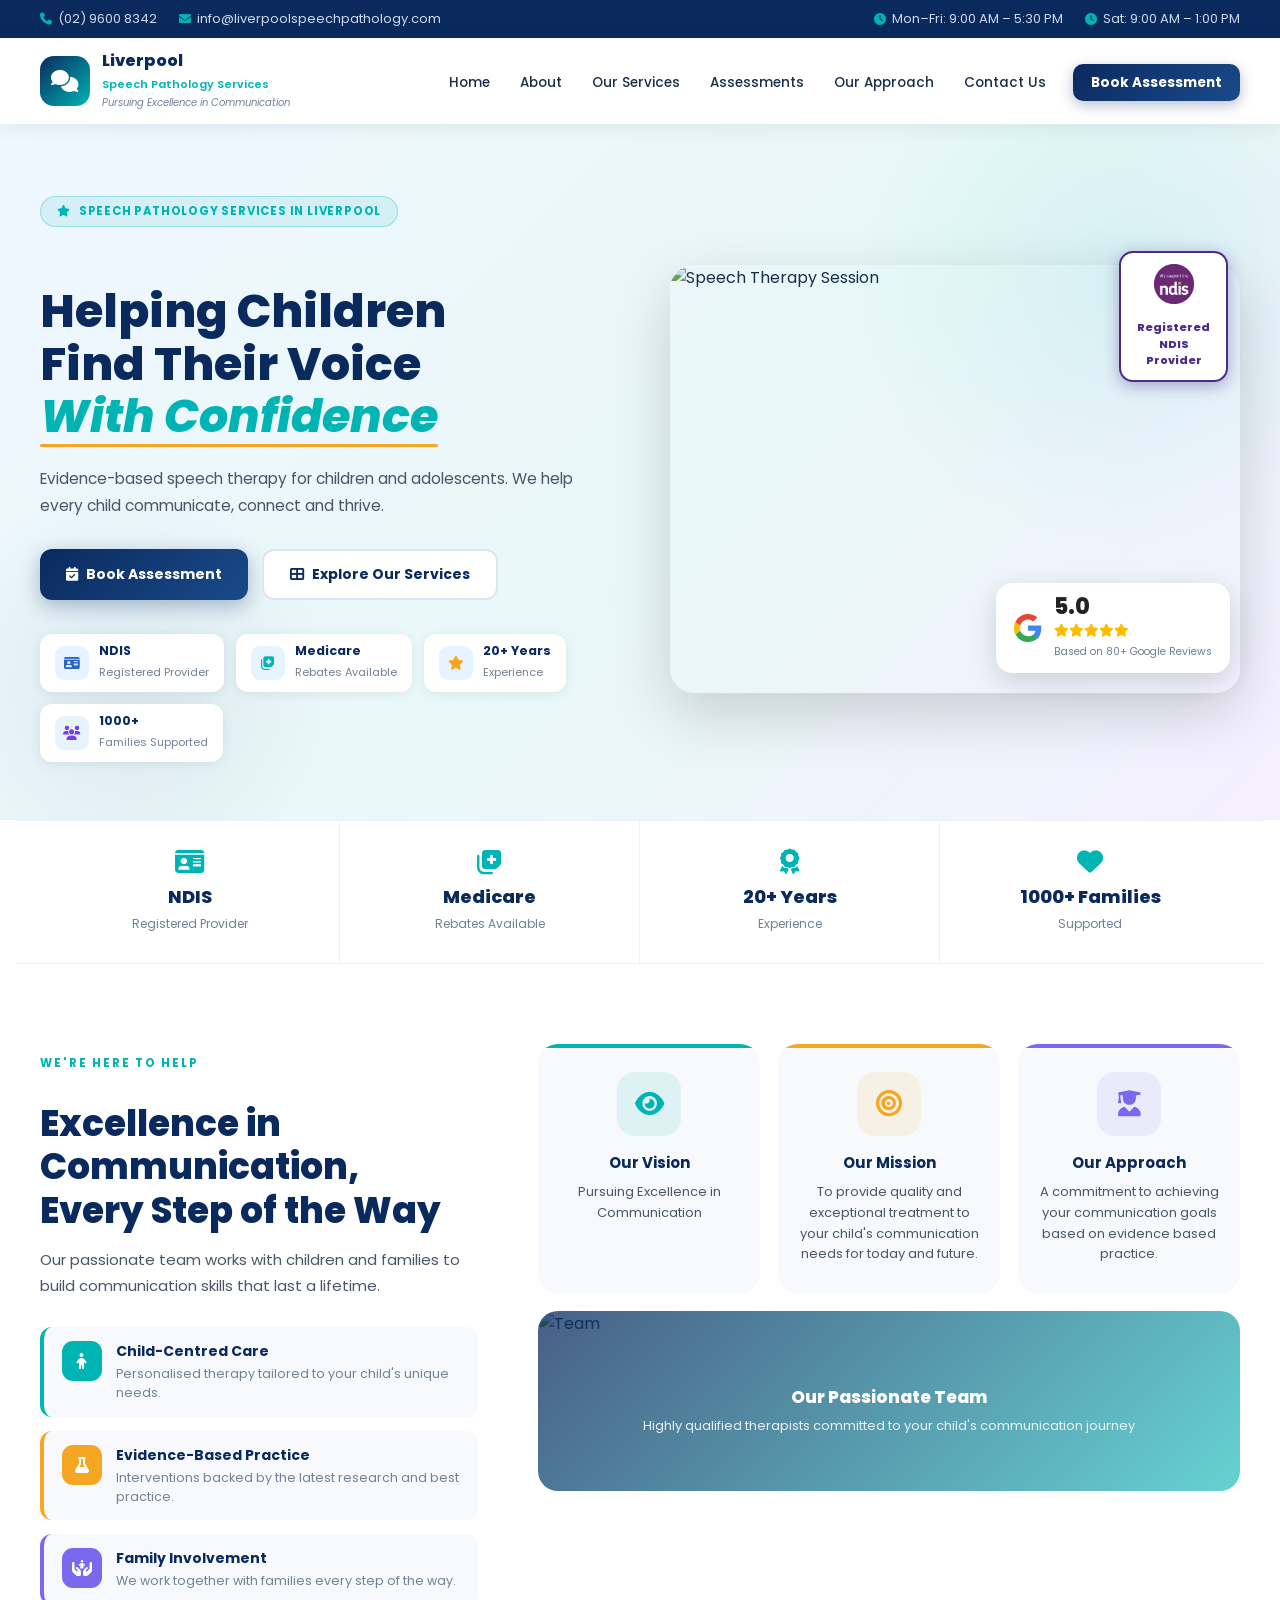
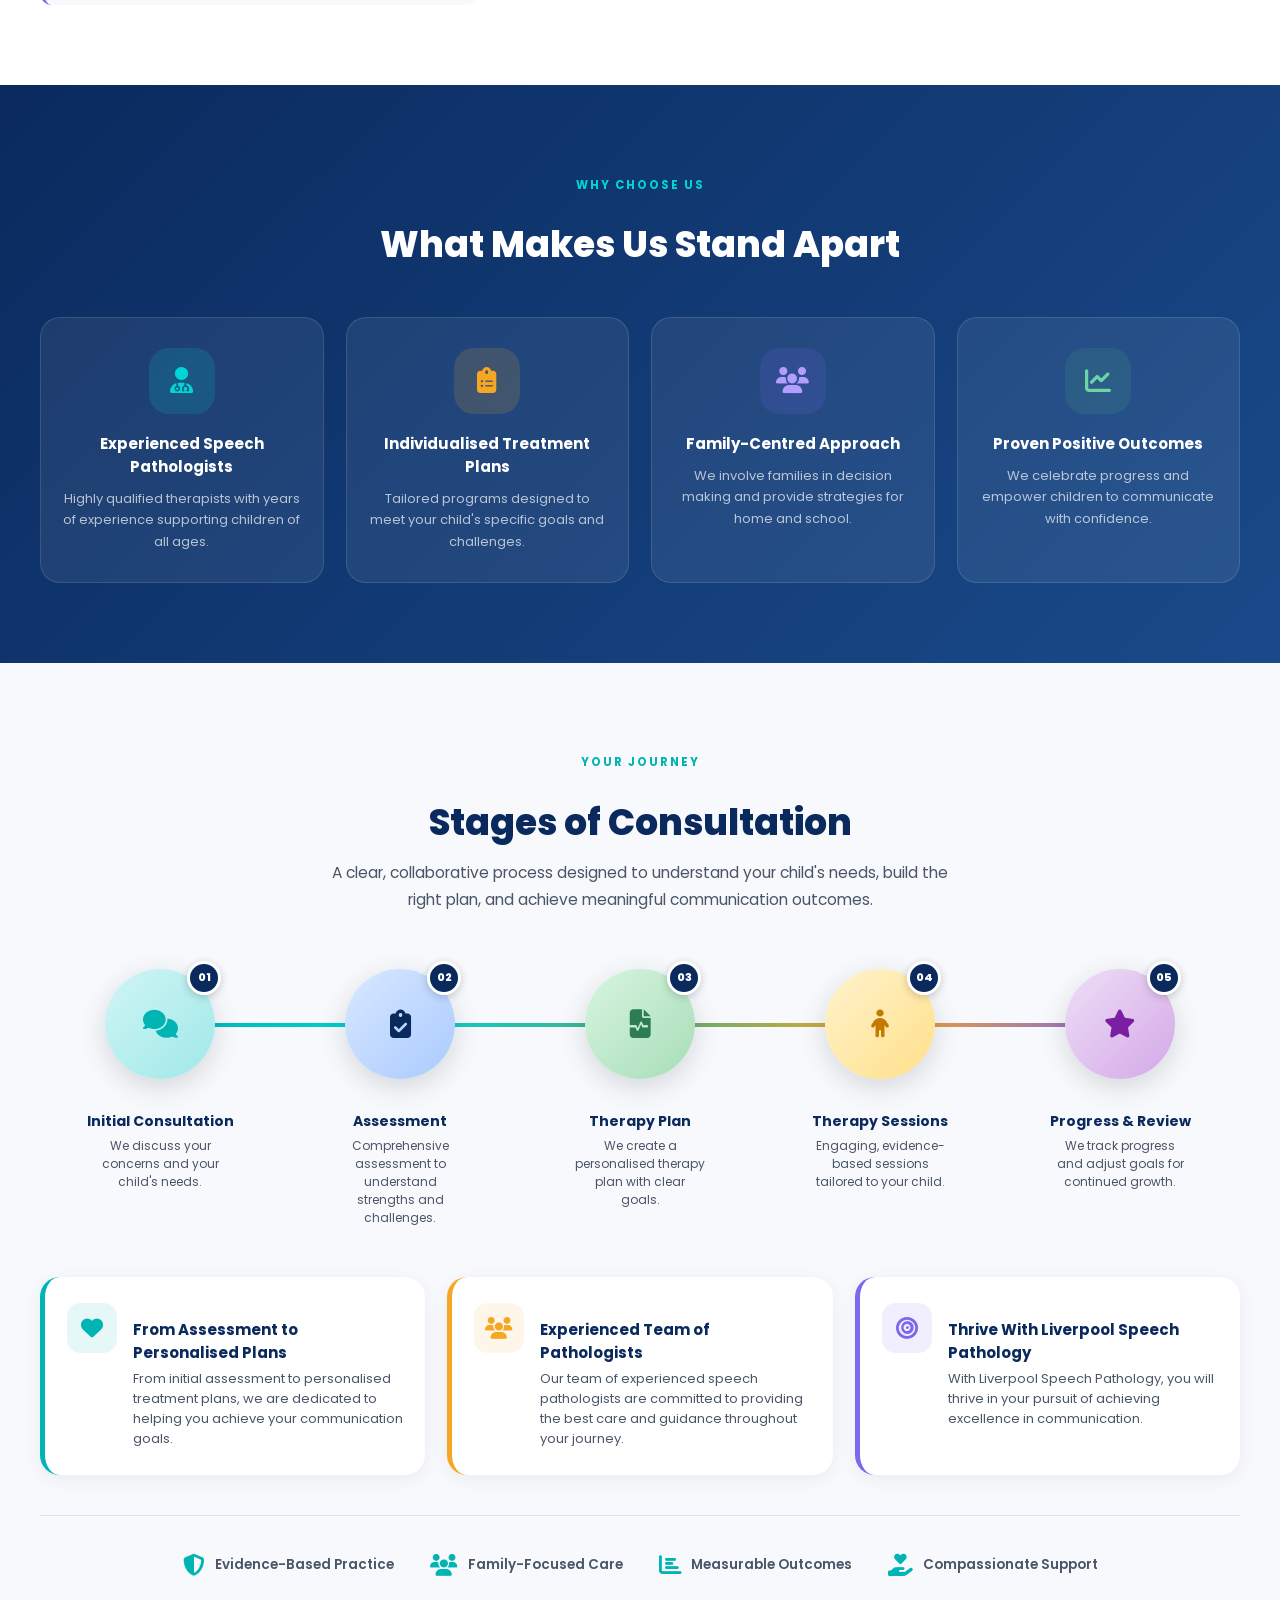
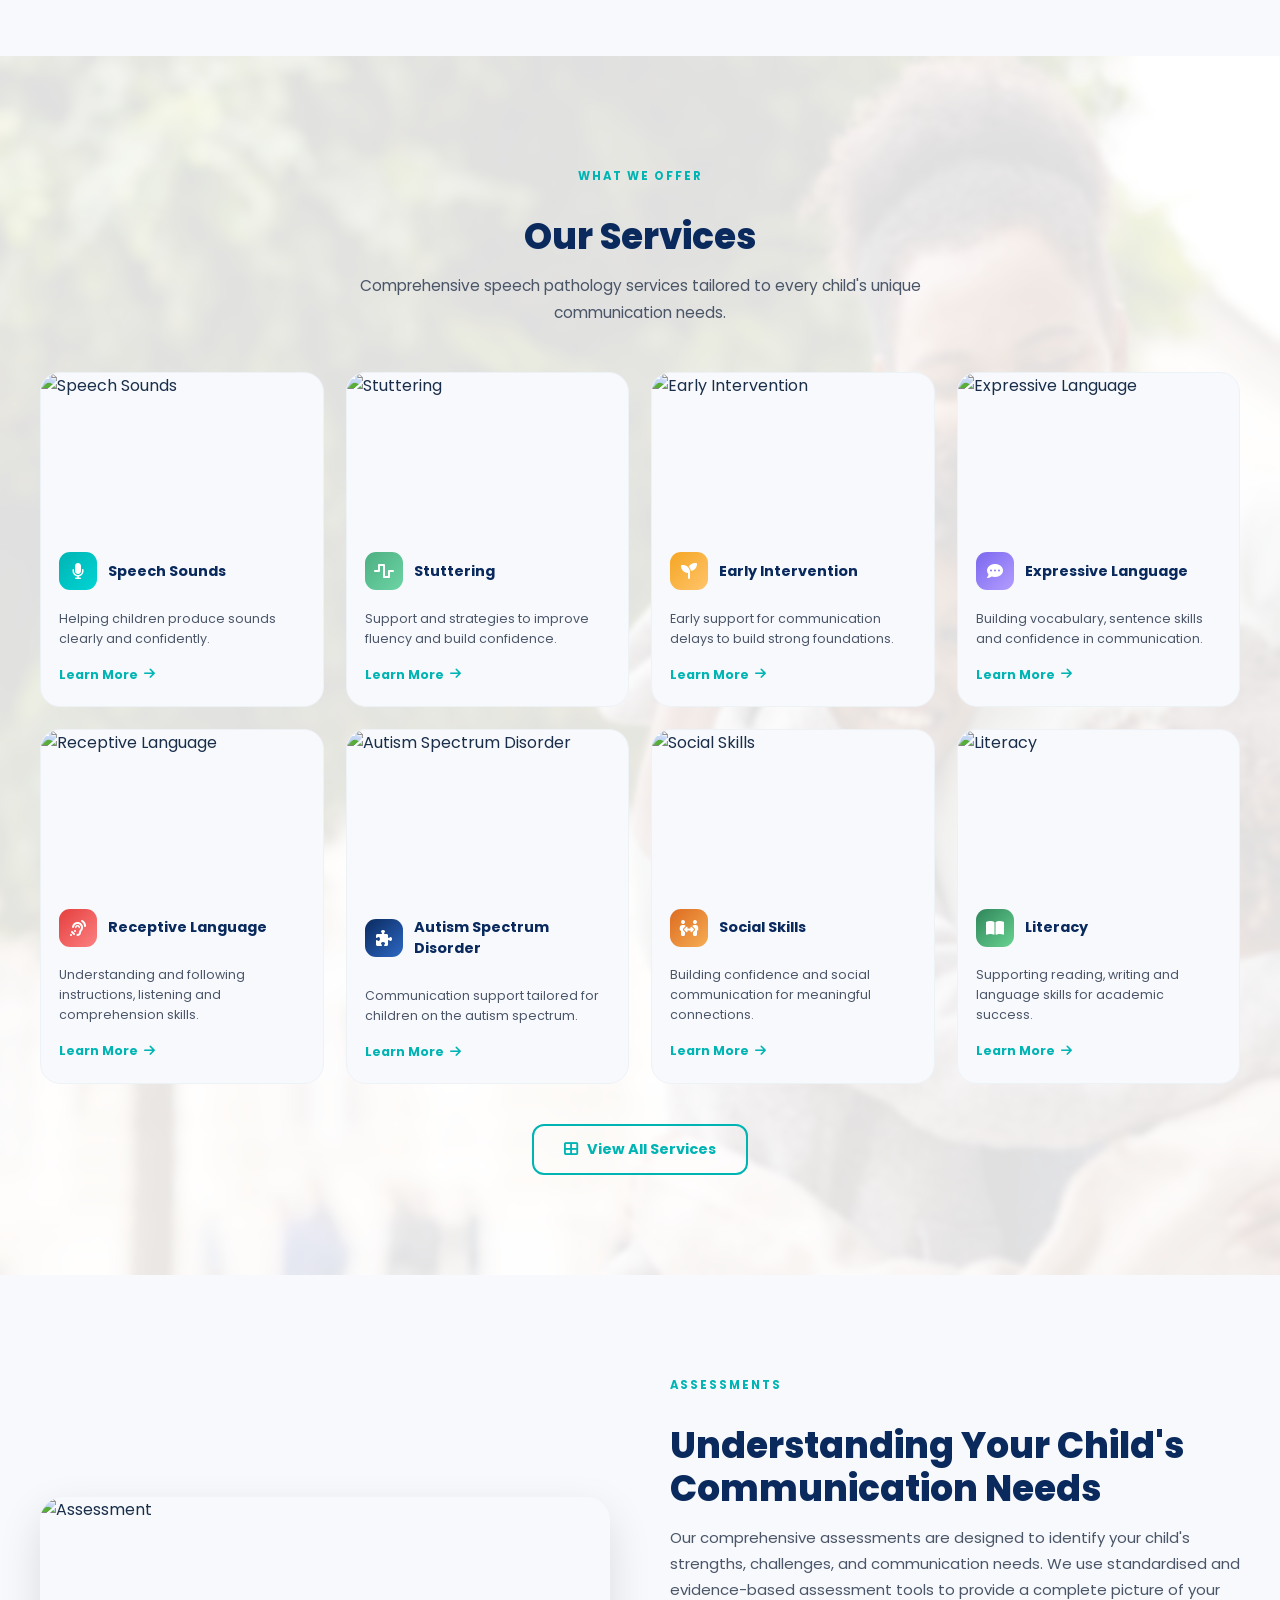
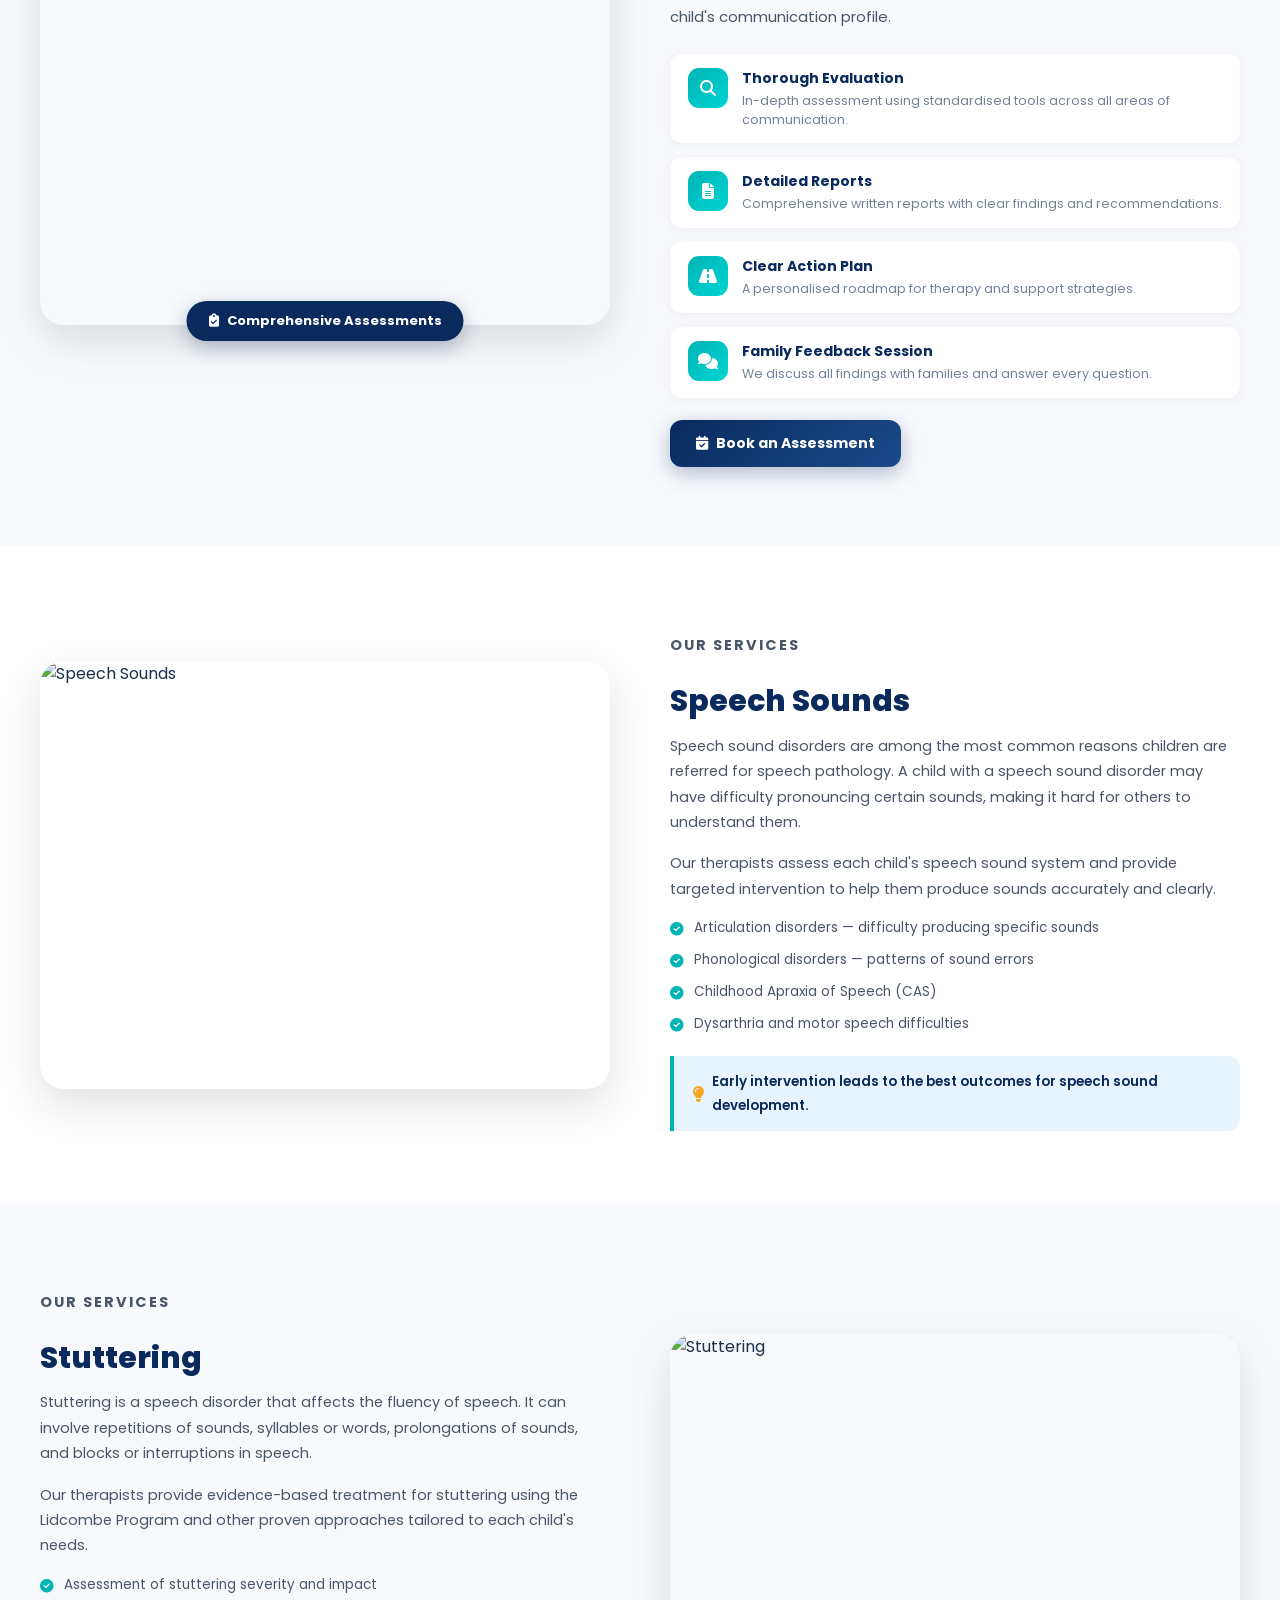
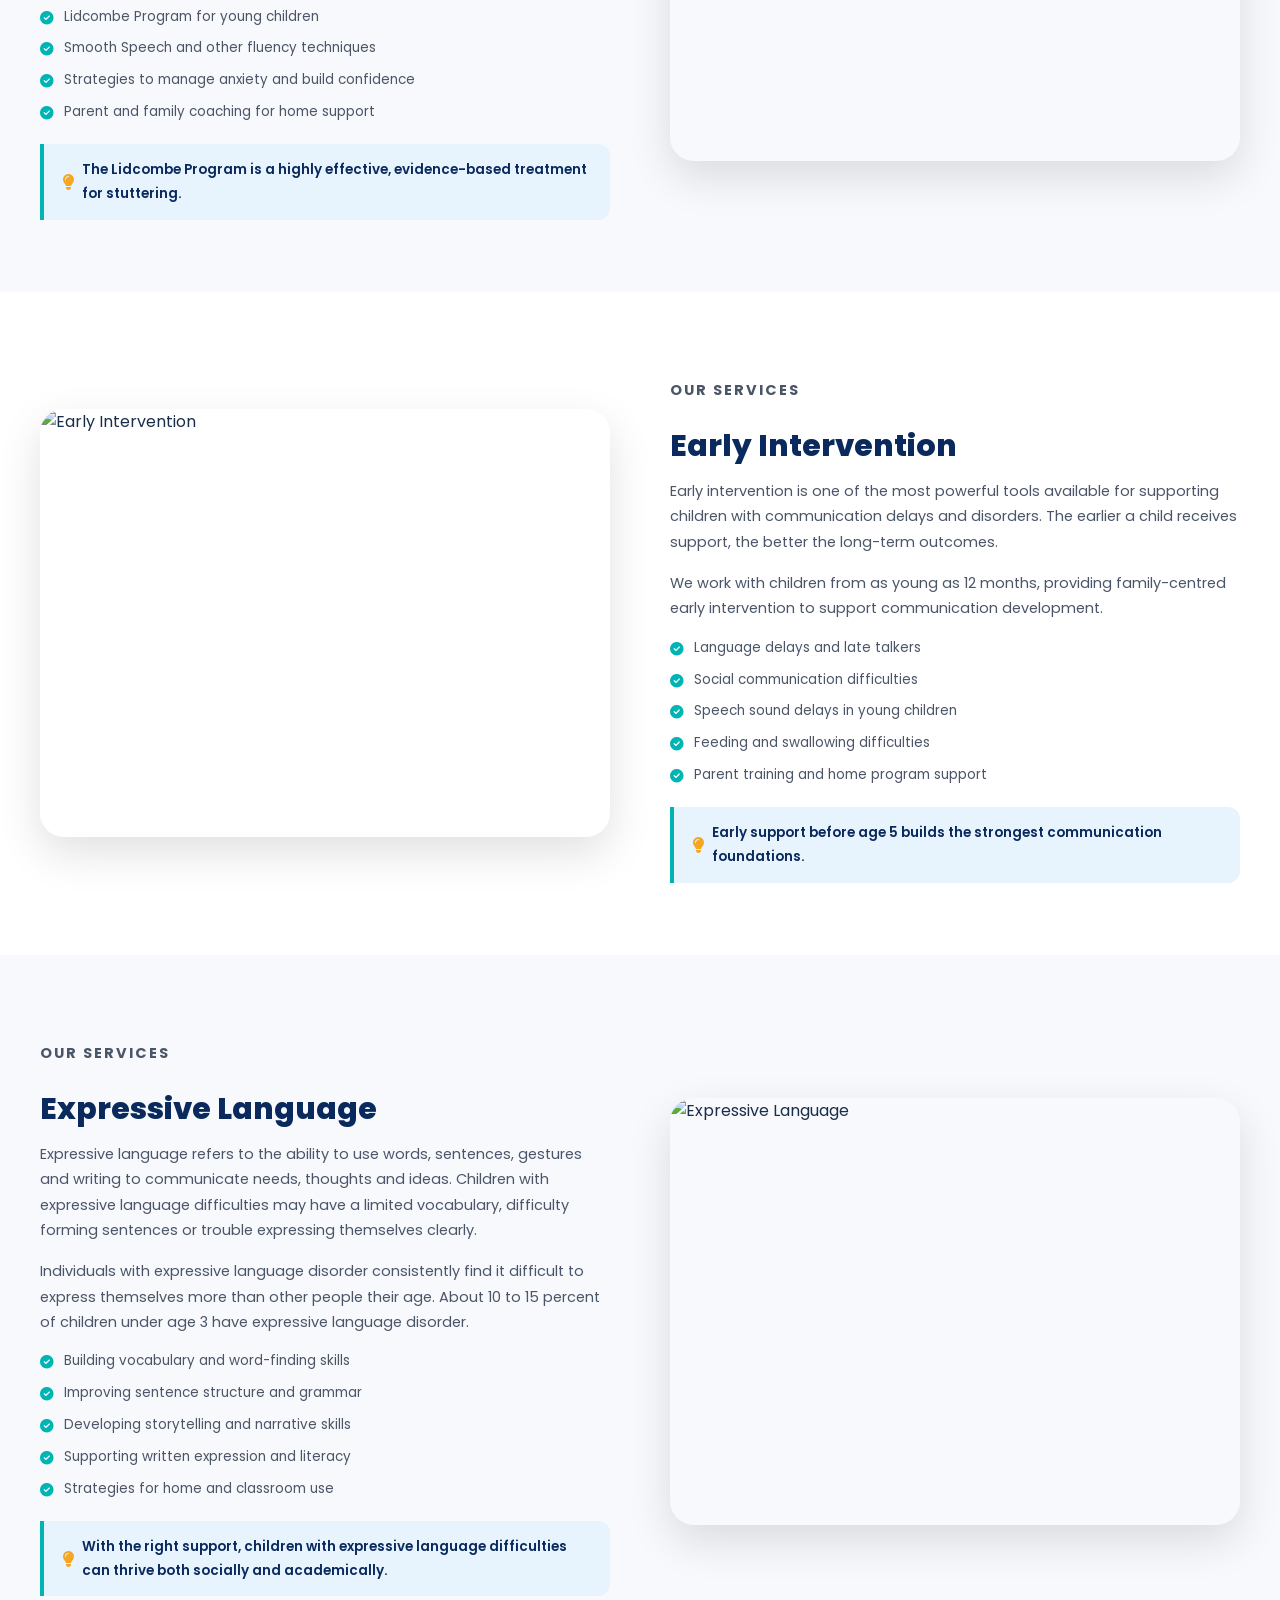
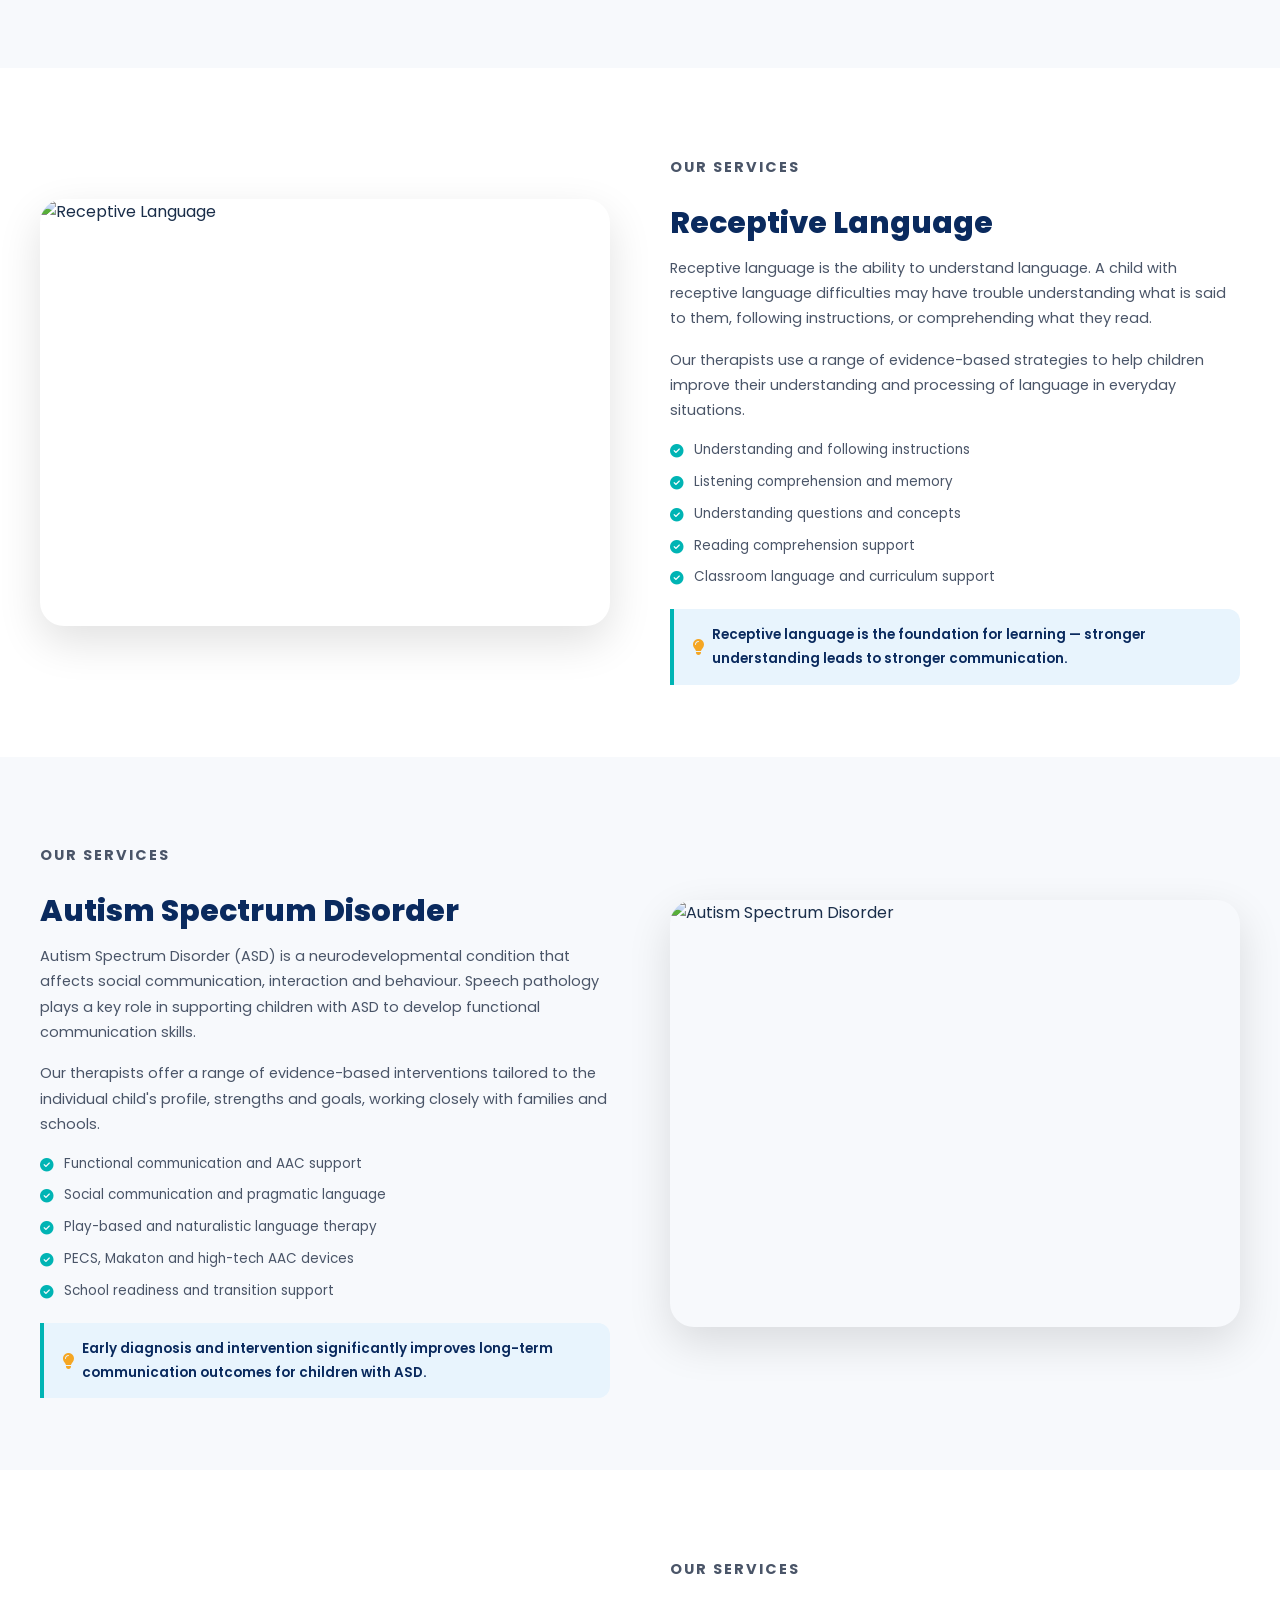
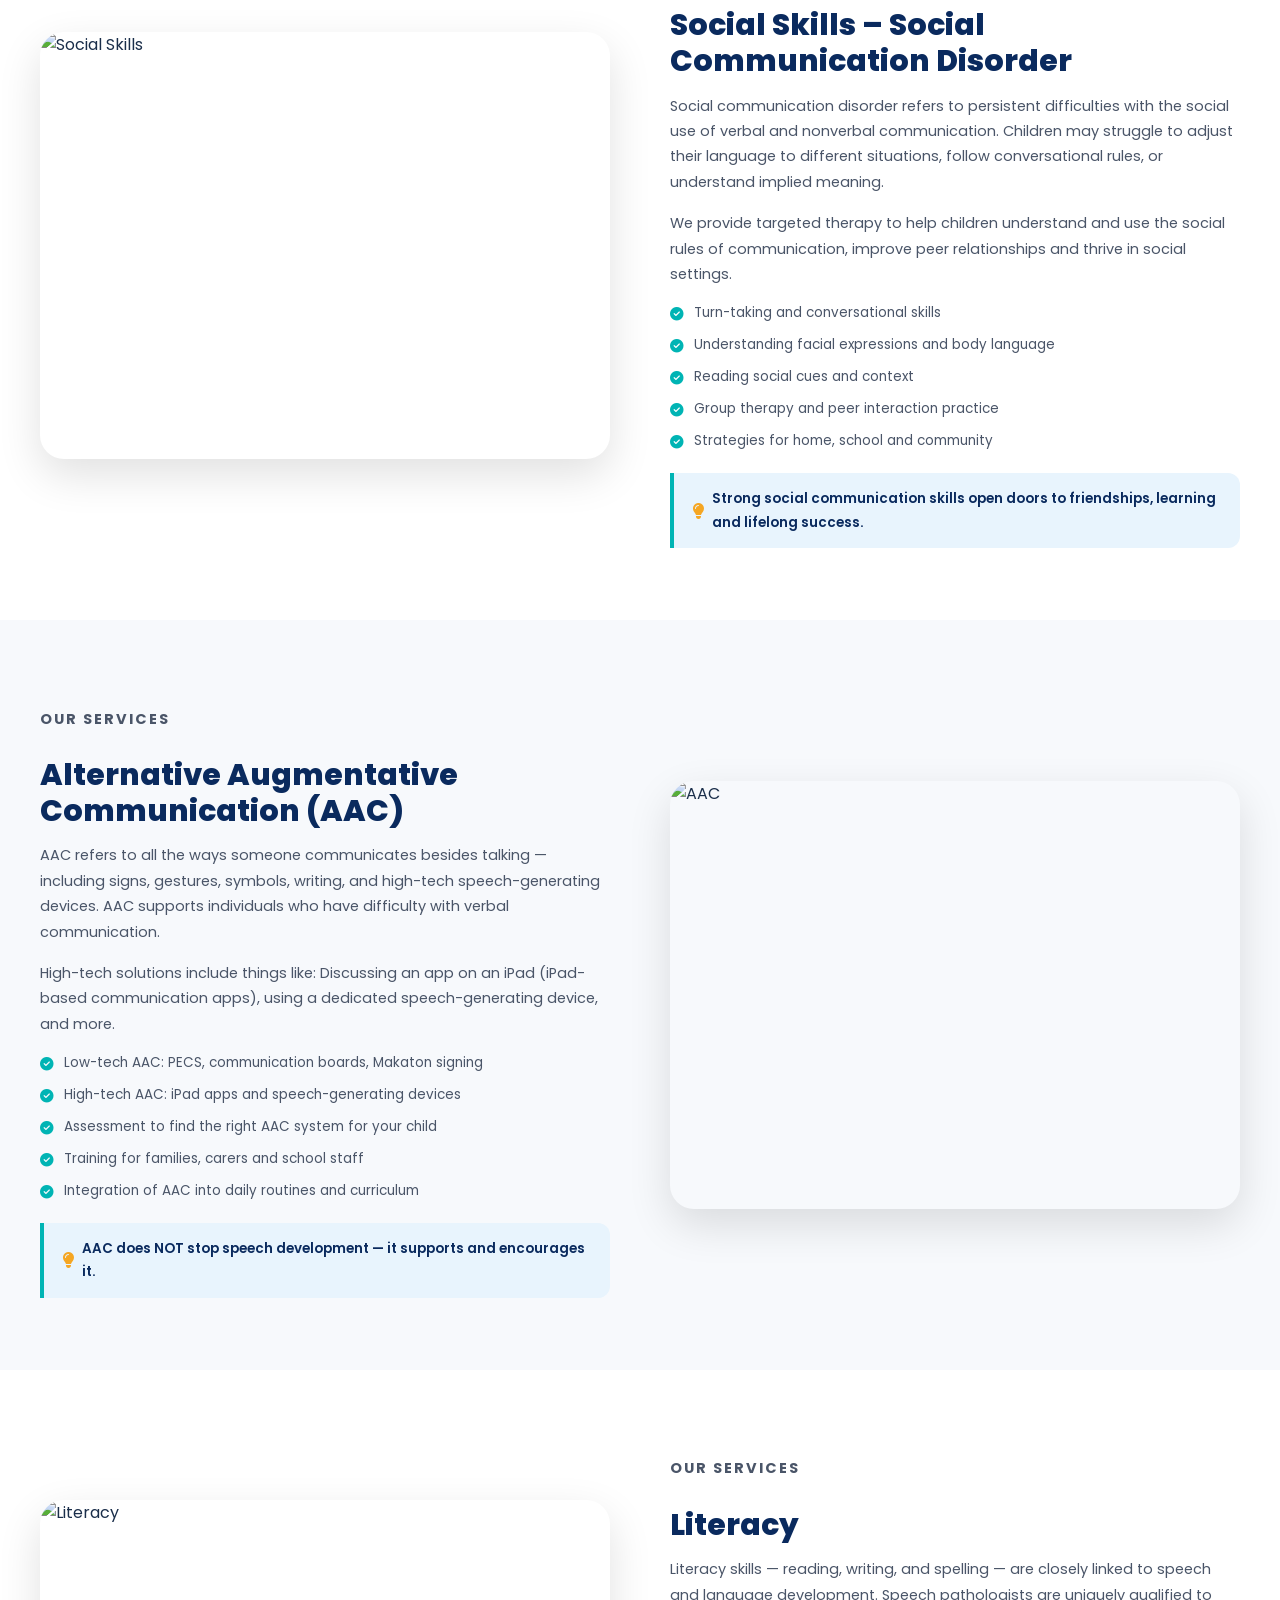
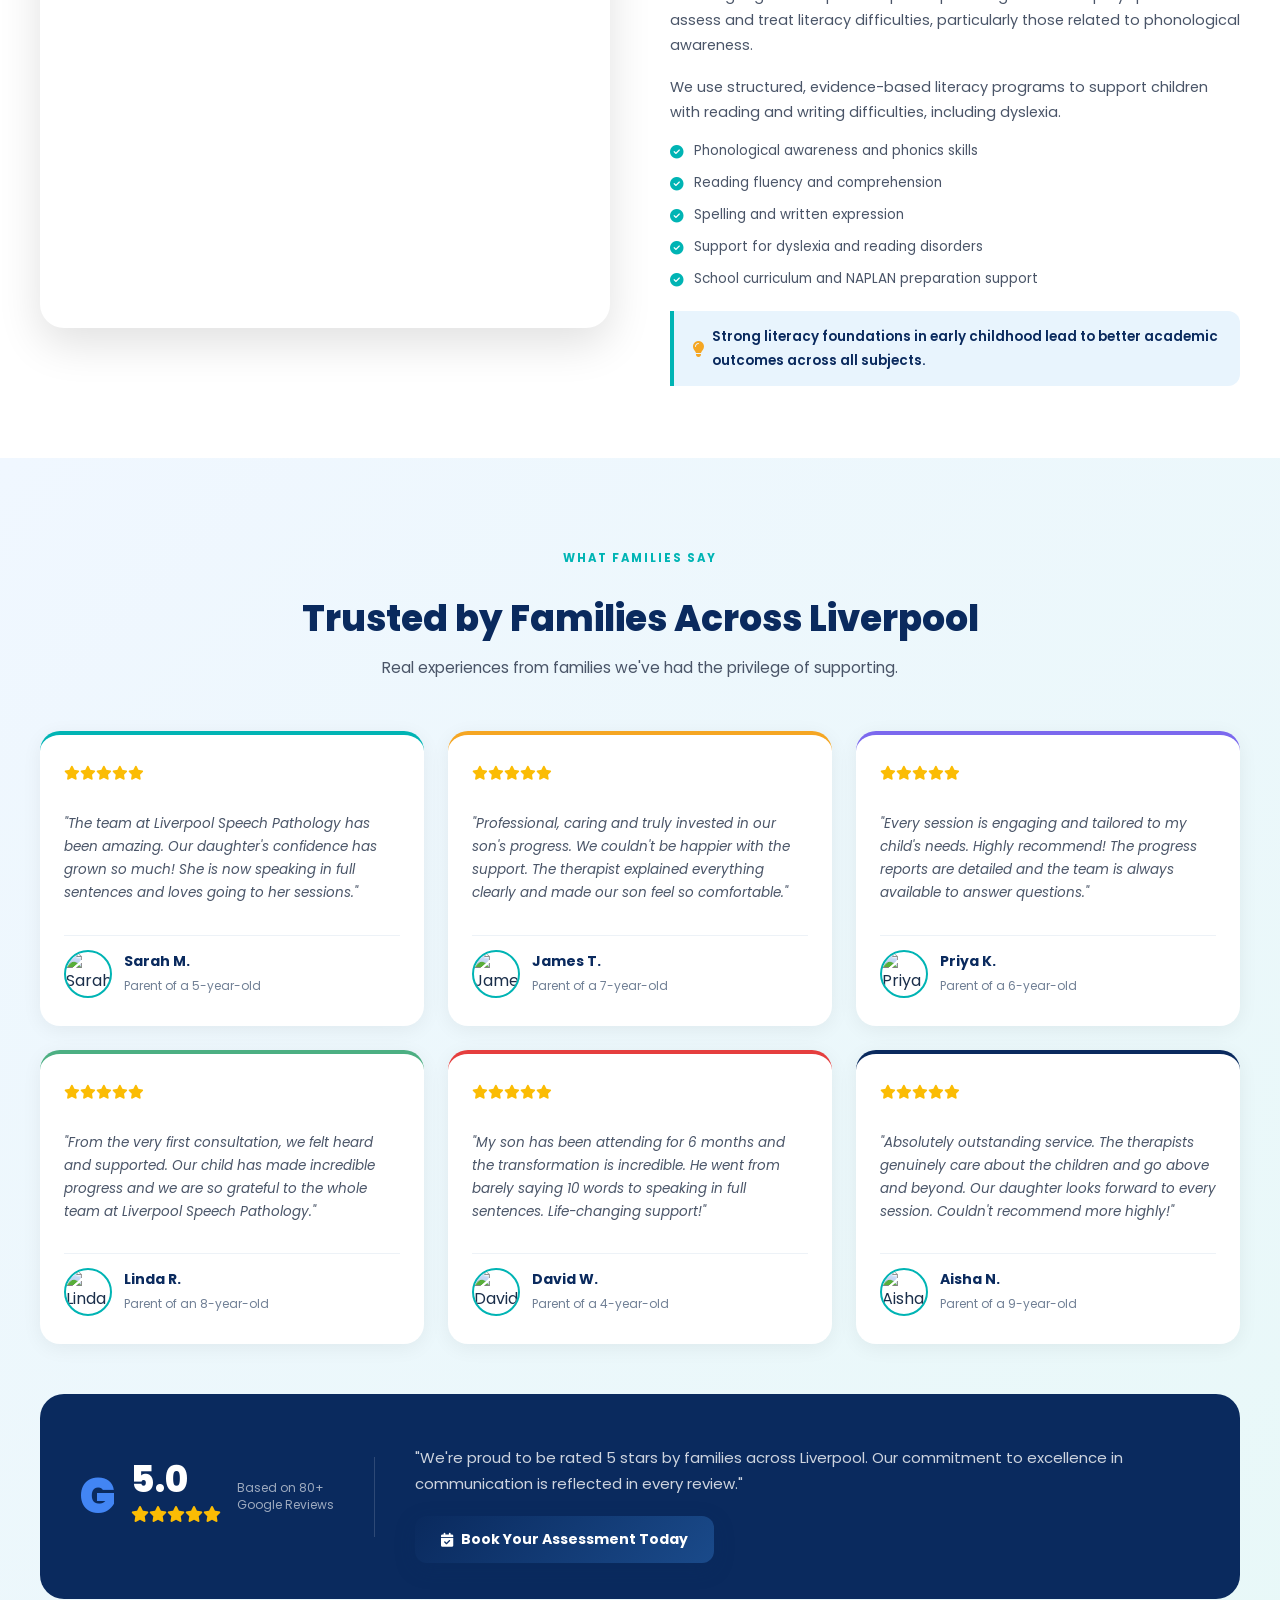
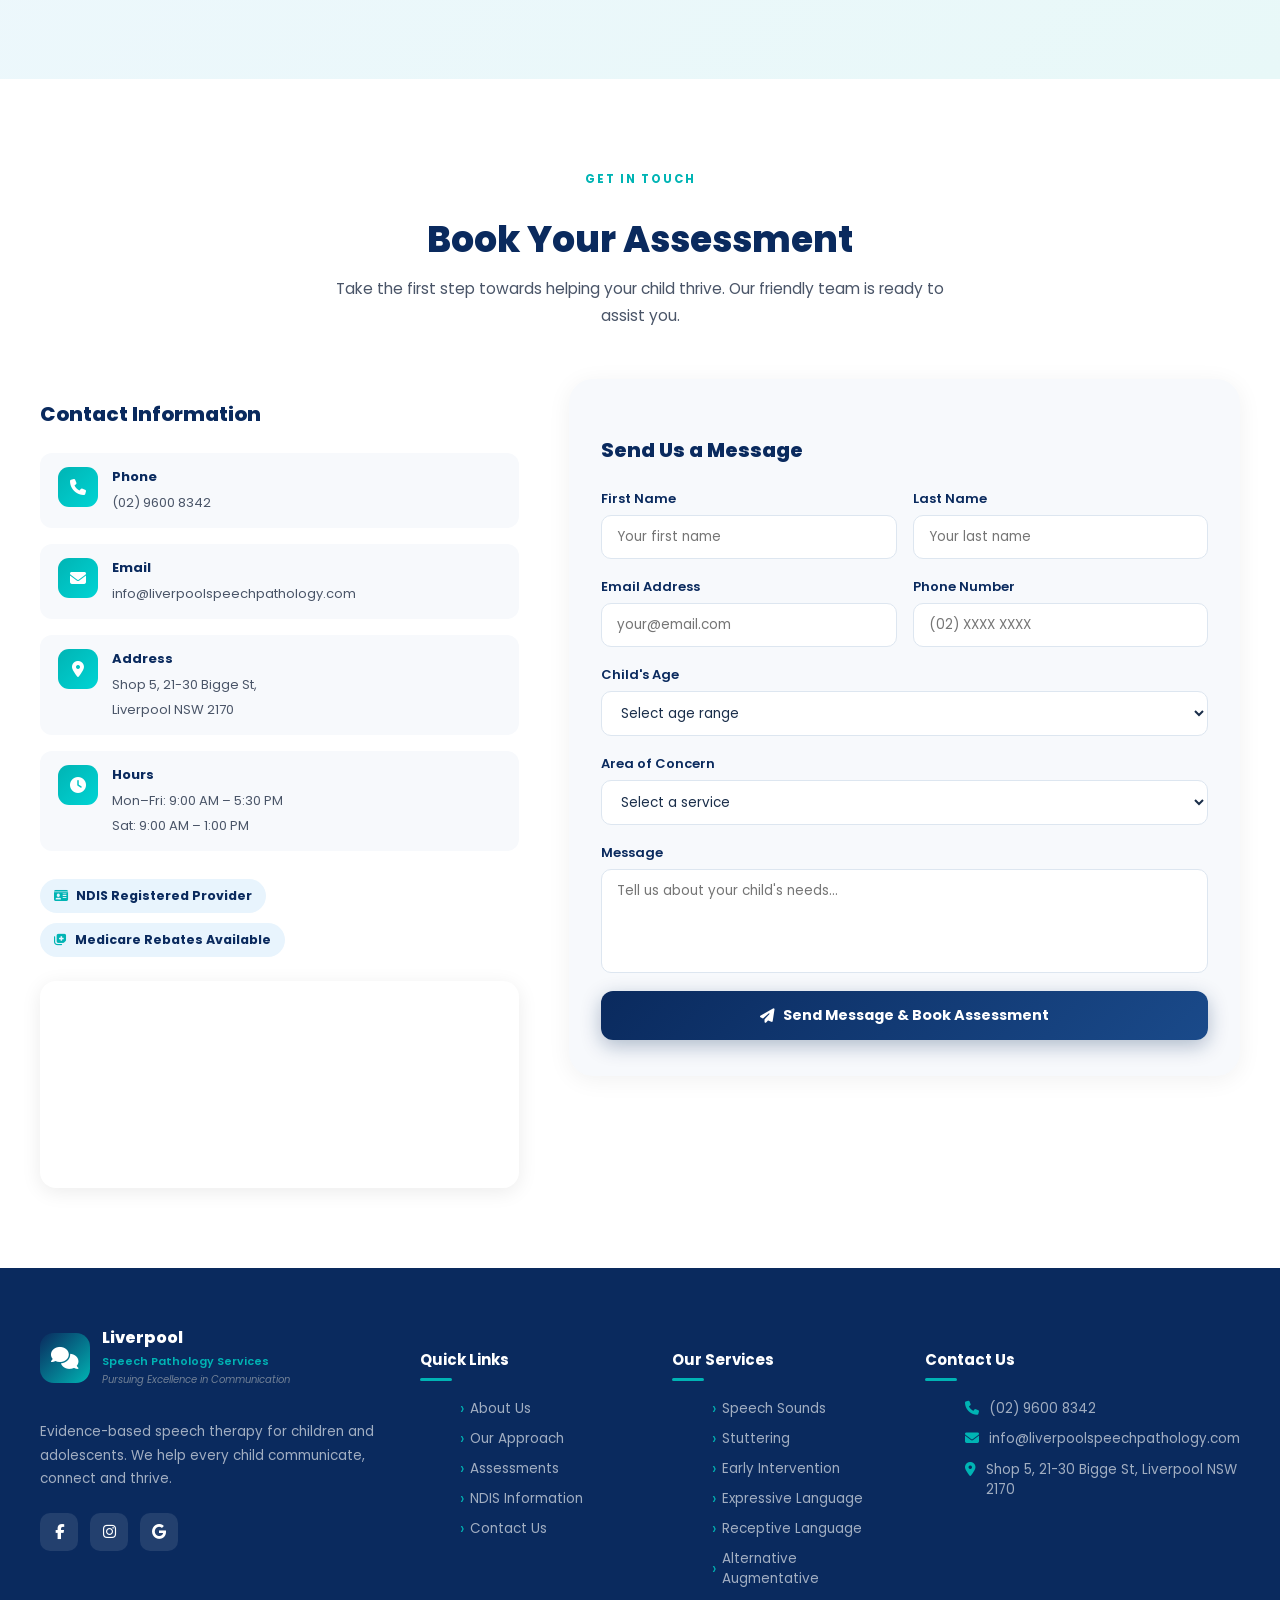
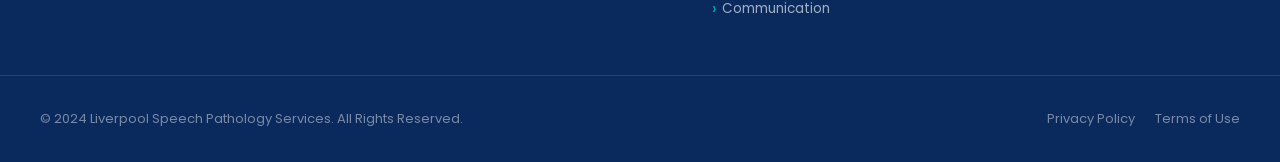
==== index.html @ b2499458 "first" ====
<!DOCTYPE html>
<html lang="en">
<head>
  <meta charset="UTF-8" />
  <meta name="viewport" content="width=device-width, initial-scale=1.0"/>
  <title>Liverpool Speech Pathology Services</title>
  <link href="https://fonts.googleapis.com/css2?family=Poppins:ital,wght@0,300;0,400;0,500;0,600;0,700;0,800;1,400;1,600&display=swap" rel="stylesheet"/>
  <link rel="stylesheet" href="https://cdnjs.cloudflare.com/ajax/libs/font-awesome/6.5.0/css/all.min.css"/>
  <link rel="stylesheet" href="style.css"/>
</head>
<body>

  <!-- ═══════════════════════════ TOPBAR ═══════════════════════════ -->
  <div class="topbar">
    <div class="container">
      <div class="topbar-left">
        <a href="tel:0296008342"><i class="fas fa-phone"></i> (02) 9600 8342</a>
        <a href="mailto:info@liverpoolspeechpathology.com"><i class="fas fa-envelope"></i> info@liverpoolspeechpathology.com</a>
      </div>
      <div class="topbar-right">
        <span><i class="fas fa-clock"></i> Mon–Fri: 9:00 AM – 5:30 PM</span>
        <span><i class="fas fa-clock"></i> Sat: 9:00 AM – 1:00 PM</span>
      </div>
    </div>
  </div>

  <!-- ═══════════════════════════ NAVBAR ═══════════════════════════ -->
  <nav class="navbar">
    <div class="container nav-inner">
      <a href="#" class="logo">
        <div class="logo-icon"><i class="fas fa-comments"></i></div>
        <div class="logo-text">
          <strong>Liverpool</strong>
          <span>Speech Pathology Services</span>
          <small>Pursuing Excellence in Communication</small>
        </div>
      </a>
      <ul class="nav-links">
        <li><a href="#home" class="active">Home</a></li>
        <li><a href="#about">About</a></li>
        <li><a href="#services">Our Services</a></li>
        <li><a href="#assessments">Assessments</a></li>
        <li><a href="#approach">Our Approach</a></li>
        <li><a href="#contact">Contact Us</a></li>
        <li><a href="#contact" class="btn-nav-book">Book Assessment</a></li>
      </ul>
      <button class="hamburger" id="hamburger"><i class="fas fa-bars"></i></button>
    </div>
  </nav>

  <!-- ═══════════════════════════ HERO ═══════════════════════════ -->
  <section class="hero" id="home">
    <div class="container hero-grid">
      <div class="hero-content">
        <div class="hero-top-badge"><i class="fas fa-star"></i> Speech Pathology Services in Liverpool</div>
        <h1 class="hero-title">
          Helping Children<br>
          Find Their Voice<br>
          <span class="italic-teal">With Confidence</span>
        </h1>
        <p class="hero-sub">Evidence-based speech therapy for children and adolescents. We help every child communicate, connect and thrive.</p>
        <div class="hero-btns">
          <a href="#contact" class="btn-primary"><i class="fas fa-calendar-check"></i> Book Assessment</a>
          <a href="#services" class="btn-secondary"><i class="fas fa-th-large"></i> Explore Our Services</a>
        </div>
        <div class="hero-chips">
          <div class="chip"><div class="chip-icon"><i class="fas fa-id-card"></i></div><div><strong>NDIS</strong><span>Registered Provider</span></div></div>
          <div class="chip"><div class="chip-icon"><i class="fas fa-notes-medical"></i></div><div><strong>Medicare</strong><span>Rebates Available</span></div></div>
          <div class="chip"><div class="chip-icon"><i class="fas fa-star"></i></div><div><strong>20+ Years</strong><span>Experience</span></div></div>
          <div class="chip"><div class="chip-icon"><i class="fas fa-users"></i></div><div><strong>1000+</strong><span>Families Supported</span></div></div>
        </div>
      </div>
      <div class="hero-right">
        <div class="ndis-badge">
          <img src="images/ndis_logo.png" alt="">
          Registered<br>NDIS<br>Provider
        </div>
        <img src="https://images.unsplash.com/photo-1588072432836-e10032774350?w=700&q=80" alt="Speech Therapy Session" class="hero-img"/>
        <div class="google-card">
          <div class="gc-left">
            <svg width="28" height="28" viewBox="0 0 48 48"><path fill="#4285F4" d="M46.7 24.5c0-1.7-.1-3.3-.4-4.9H24v9.3h12.7c-.6 3.1-2.3 5.8-4.8 7.6v6.3h7.8c4.5-4.2 7-10.3 7-18.3z"/><path fill="#34A853" d="M24 48c6.5 0 11.9-2.1 15.9-5.8l-7.8-6.3c-2.1 1.5-4.9 2.3-8.1 2.3-6.2 0-11.5-4.2-13.4-9.8H2.6v6.5C6.5 42.7 14.7 48 24 48z"/><path fill="#FBBC05" d="M10.6 28.4c-.5-1.5-.8-3.1-.8-4.7s.3-3.2.8-4.7v-6.5H2.6C.9 16 0 19.9 0 24s.9 8 2.6 11.5l8-6.1z"/><path fill="#EA4335" d="M24 9.5c3.5 0 6.6 1.2 9.1 3.5l6.8-6.8C35.9 2.2 30.5 0 24 0 14.7 0 6.5 5.3 2.6 13.5l8 6.2C12.5 13.7 17.8 9.5 24 9.5z"/></svg>

            <!-- <span class="g-letter">G</span> -->
            <div>
              <div class="gc-score">5.0</div>
              <div class="gc-stars"><i class="fas fa-star"></i><i class="fas fa-star"></i><i class="fas fa-star"></i><i class="fas fa-star"></i><i class="fas fa-star"></i></div>
              <div class="gc-label">Based on 80+ Google Reviews</div>
            </div>
          </div>
        </div>
      </div>
    </div>
  </section>

  <!-- ═══════════════════════════ STATS ═══════════════════════════ -->
  <div class="stats-bar">
    <div class="container stats-grid">
      <div class="stat-item"><i class="fas fa-id-card"></i><strong>NDIS</strong><span>Registered Provider</span></div>
      <div class="stat-item"><i class="fas fa-notes-medical"></i><strong>Medicare</strong><span>Rebates Available</span></div>
      <div class="stat-item"><i class="fas fa-award"></i><strong>20+ Years</strong><span>Experience</span></div>
      <div class="stat-item"><i class="fas fa-heart"></i><strong>1000+ Families</strong><span>Supported</span></div>
    </div>
  </div>

  <!-- ═══════════════════════════ ABOUT / EXCELLENCE ═══════════════════════════ -->
  <section class="about-section" id="about">
    <div class="container">
      <div class="about-grid">
        <div class="about-left">
          <p class="section-label">We're Here to Help</p>
          <h2 class="section-title">Excellence in Communication,<br>Every Step of the Way</h2>
          <p class="about-desc">Our passionate team works with children and families to build communication skills that last a lifetime.</p>
          <div class="feature-list">
            <div class="feat-item feat-teal">
              <div class="feat-icon fi-teal"><i class="fas fa-child"></i></div>
              <div><strong>Child-Centred Care</strong><p>Personalised therapy tailored to your child's unique needs.</p></div>
            </div>
            <div class="feat-item feat-yellow">
              <div class="feat-icon fi-yellow"><i class="fas fa-flask"></i></div>
              <div><strong>Evidence-Based Practice</strong><p>Interventions backed by the latest research and best practice.</p></div>
            </div>
            <div class="feat-item feat-purple">
              <div class="feat-icon fi-purple"><i class="fas fa-hands-holding-child"></i></div>
              <div><strong>Family Involvement</strong><p>We work together with families every step of the way.</p></div>
            </div>
          </div>
        </div>
        <div class="about-cards-grid">
          <div class="abt-card abt-teal">
            <div class="abt-icon-wrap aw-teal"><i class="fas fa-eye"></i></div>
            <h3>Our Vision</h3>
            <p>Pursuing Excellence in Communication</p>
          </div>
          <div class="abt-card abt-yellow">
            <div class="abt-icon-wrap aw-yellow"><i class="fas fa-bullseye"></i></div>
            <h3>Our Mission</h3>
            <p>To provide quality and exceptional treatment to your child's communication needs for today and future.</p>
          </div>
          <div class="abt-card abt-purple">
            <div class="abt-icon-wrap aw-purple"><i class="fas fa-user-graduate"></i></div>
            <h3>Our Approach</h3>
            <p>A commitment to achieving your communication goals based on evidence based practice.</p>
          </div>
          <div class="abt-full-card">
            <img src="https://images.unsplash.com/photo-1576765608535-5f04d1e3f289?w=700&q=80" alt="Team" class="abt-full-img"/>
            <div class="abt-full-overlay">
              <h3>Our Passionate Team</h3>
              <p>Highly qualified therapists committed to your child's communication journey</p>
            </div>
          </div>
        </div>
      </div>
    </div>
  </section>

  <!-- ═══════════════════════════ STAND APART ═══════════════════════════ -->
  <section class="standapart">
    <div class="container">
      <div class="text-center">
        <p class="section-label" style="color:var(--teal-light)">Why Choose Us</p>
        <h2 class="section-title" style="color:#fff">What Makes Us Stand Apart</h2>
      </div>
      <div class="apart-grid">
        <div class="apart-card">
          <div class="apart-icon ai-teal"><i class="fas fa-user-md"></i></div>
          <h3>Experienced Speech Pathologists</h3>
          <p>Highly qualified therapists with years of experience supporting children of all ages.</p>
        </div>
        <div class="apart-card">
          <div class="apart-icon ai-yellow"><i class="fas fa-clipboard-list"></i></div>
          <h3>Individualised Treatment Plans</h3>
          <p>Tailored programs designed to meet your child's specific goals and challenges.</p>
        </div>
        <div class="apart-card">
          <div class="apart-icon ai-purple"><i class="fas fa-users"></i></div>
          <h3>Family-Centred Approach</h3>
          <p>We involve families in decision making and provide strategies for home and school.</p>
        </div>
        <div class="apart-card">
          <div class="apart-icon ai-green"><i class="fas fa-chart-line"></i></div>
          <h3>Proven Positive Outcomes</h3>
          <p>We celebrate progress and empower children to communicate with confidence.</p>
        </div>
      </div>
    </div>
  </section>

  <!-- ═══════════════════════════ JOURNEY ═══════════════════════════ -->
  <section class="journey" id="approach">
    <div class="container">
      <div class="text-center">
        <p class="section-label">Your Journey</p>
        <h2 class="section-title">Stages of Consultation</h2>
        <p class="section-sub journey-sub">A clear, collaborative process designed to understand your child's needs, build the right plan, and achieve meaningful communication outcomes.</p>
      </div>

      <!-- Timeline Steps -->
      <div class="jrn-timeline">
        <div class="jrn-connector"></div>
        <div class="jrn-step step-s1">
          <div class="jrn-bubble"><i class="fas fa-comments"></i><span class="jrn-num">01</span></div>
          <h3>Initial Consultation</h3>
          <p>We discuss your concerns and your child's needs.</p>
        </div>
        <div class="jrn-step step-s2">
          <div class="jrn-bubble"><i class="fas fa-clipboard-check"></i><span class="jrn-num">02</span></div>
          <h3>Assessment</h3>
          <p>Comprehensive assessment to understand strengths and challenges.</p>
        </div>
        <div class="jrn-step step-s3">
          <div class="jrn-bubble"><i class="fas fa-file-medical-alt"></i><span class="jrn-num">03</span></div>
          <h3>Therapy Plan</h3>
          <p>We create a personalised therapy plan with clear goals.</p>
        </div>
        <div class="jrn-step step-s4">
          <div class="jrn-bubble"><i class="fas fa-child"></i><span class="jrn-num">04</span></div>
          <h3>Therapy Sessions</h3>
          <p>Engaging, evidence-based sessions tailored to your child.</p>
        </div>
        <div class="jrn-step step-s5">
          <div class="jrn-bubble"><i class="fas fa-star"></i><span class="jrn-num">05</span></div>
          <h3>Progress & Review</h3>
          <p>We track progress and adjust goals for continued growth.</p>
        </div>
      </div>

      <!-- Journey Detail Cards -->
      <div class="jrn-cards">
        <div class="jrn-card jc-teal">
          <div class="jrn-card-icon jci-teal"><i class="fas fa-heart"></i></div>
          <div>
            <h3>From Assessment to Personalised Plans</h3>
            <p>From initial assessment to personalised treatment plans, we are dedicated to helping you achieve your communication goals.</p>
          </div>
        </div>
        <div class="jrn-card jc-yellow">
          <div class="jrn-card-icon jci-yellow"><i class="fas fa-users"></i></div>
          <div>
            <h3>Experienced Team of Pathologists</h3>
            <p>Our team of experienced speech pathologists are committed to providing the best care and guidance throughout your journey.</p>
          </div>
        </div>
        <div class="jrn-card jc-purple">
          <div class="jrn-card-icon jci-purple"><i class="fas fa-bullseye"></i></div>
          <div>
            <h3>Thrive With Liverpool Speech Pathology</h3>
            <p>With Liverpool Speech Pathology, you will thrive in your pursuit of achieving excellence in communication.</p>
          </div>
        </div>
      </div>

      <!-- Bottom Badges -->
      <div class="jrn-bottom">
        <div class="jrn-badge"><i class="fas fa-shield-alt"></i><span>Evidence-Based Practice</span></div>
        <div class="jrn-badge"><i class="fas fa-users"></i><span>Family-Focused Care</span></div>
        <div class="jrn-badge"><i class="fas fa-chart-bar"></i><span>Measurable Outcomes</span></div>
        <div class="jrn-badge"><i class="fas fa-hand-holding-heart"></i><span>Compassionate Support</span></div>
      </div>
    </div>
  </section>

  <!-- ═══════════════════════════ SERVICES ═══════════════════════════ -->
  <section class="services-section" id="services">
    <div class="container">
      <div class="text-center">
        <p class="section-label">What We Offer</p>
        <h2 class="section-title">Our Services</h2>
        <p class="section-sub" style="margin:0 auto 46px">Comprehensive speech pathology services tailored to every child's unique communication needs.</p>
      </div>
      <div class="svc-grid">

        <div class="svc-card">
          <img src="https://images.unsplash.com/photo-1503454537195-1dcabb73ffb9?w=500&q=80" alt="Speech Sounds" class="svc-img"/>
          <div class="svc-body">
            <div class="svc-header">
              <div class="svc-ico ic1"><i class="fas fa-microphone"></i></div>
              <h3>Speech Sounds</h3>
            </div>
            <p>Helping children produce sounds clearly and confidently.</p>
            <a href="#speech-sounds" class="learn-more">Learn More <i class="fas fa-arrow-right"></i></a>
          </div>
        </div>

        <div class="svc-card">
          <img src="https://images.unsplash.com/photo-1519340241574-2cec6aef0c01?w=500&q=80" alt="Stuttering" class="svc-img"/>
          <div class="svc-body">
            <div class="svc-header">
              <div class="svc-ico ic2"><i class="fas fa-wave-square"></i></div>
              <h3>Stuttering</h3>
            </div>
            <p>Support and strategies to improve fluency and build confidence.</p>
            <a href="#stuttering" class="learn-more">Learn More <i class="fas fa-arrow-right"></i></a>
          </div>
        </div>

        <div class="svc-card">
          <img src="https://eastersealsar.com/wp-content/uploads/2024/09/copy-of-eosr4586_d21c147bc549e4286236e3f522e1fd85_2000.jpg" alt="Early Intervention" class="svc-img"/>
          <div class="svc-body">
            <div class="svc-header">
              <div class="svc-ico ic3"><i class="fas fa-seedling"></i></div>
              <h3>Early Intervention</h3>
            </div>
            <p>Early support for communication delays to build strong foundations.</p>
            <a href="#early-intervention" class="learn-more">Learn More <i class="fas fa-arrow-right"></i></a>
          </div>
        </div>

        <div class="svc-card">
          <img src="https://images.unsplash.com/photo-1542744173-8e7e53415bb0?w=500&q=80" alt="Expressive Language" class="svc-img"/>
          <div class="svc-body">
            <div class="svc-header">
              <div class="svc-ico ic4"><i class="fas fa-comment-dots"></i></div>
              <h3>Expressive Language</h3>
            </div>
            <p>Building vocabulary, sentence skills and confidence in communication.</p>
            <a href="#expressive-language" class="learn-more">Learn More <i class="fas fa-arrow-right"></i></a>
          </div>
        </div>

        <div class="svc-card">
          <img src="https://images.unsplash.com/photo-1571019613454-1cb2f99b2d8b?w=500&q=80" alt="Receptive Language" class="svc-img"/>
          <div class="svc-body">
            <div class="svc-header">
              <div class="svc-ico ic5"><i class="fas fa-ear-listen"></i></div>
              <h3>Receptive Language</h3>
            </div>
            <p>Understanding and following instructions, listening and comprehension skills.</p>
            <a href="#receptive-language" class="learn-more">Learn More <i class="fas fa-arrow-right"></i></a>
          </div>
        </div>

        <div class="svc-card">
          <img src="https://images.unsplash.com/photo-1581091226825-a6a2a5aee158?w=500&q=80" alt="Autism Spectrum Disorder" class="svc-img"/>
          <div class="svc-body">
            <div class="svc-header">
              <div class="svc-ico ic6"><i class="fas fa-puzzle-piece"></i></div>
              <h3>Autism Spectrum Disorder</h3>
            </div>
            <p>Communication support tailored for children on the autism spectrum.</p>
            <a href="#asd" class="learn-more">Learn More <i class="fas fa-arrow-right"></i></a>
          </div>
        </div>

        <div class="svc-card">
          <img src="https://images.unsplash.com/photo-1529156069898-49953e39b3ac?w=500&q=80" alt="Social Skills" class="svc-img"/>
          <div class="svc-body">
            <div class="svc-header">
              <div class="svc-ico ic7"><i class="fas fa-people-arrows"></i></div>
              <h3>Social Skills</h3>
            </div>
            <p>Building confidence and social communication for meaningful connections.</p>
            <a href="#social-skills" class="learn-more">Learn More <i class="fas fa-arrow-right"></i></a>
          </div>
        </div>

        <div class="svc-card">
          <img src="https://images.unsplash.com/photo-1456513080510-7bf3a84b82f8?w=500&q=80" alt="Literacy" class="svc-img"/>
          <div class="svc-body">
            <div class="svc-header">
              <div class="svc-ico ic8"><i class="fas fa-book-open"></i></div>
              <h3>Literacy</h3>
            </div>
            <p>Supporting reading, writing and language skills for academic success.</p>
            <a href="#literacy" class="learn-more">Learn More <i class="fas fa-arrow-right"></i></a>
          </div>
        </div>

      </div>
      <div class="view-all-wrap">
        <a href="#services" class="btn-outline"><i class="fas fa-th-large"></i> View All Services</a>
      </div>
    </div>
  </section>

  <!-- ═══════════════════════════ ASSESSMENTS ═══════════════════════════ -->
  <section class="assess-section" id="assessments">
    <div class="container">
      <div class="assess-grid">
        <div class="assess-img-wrap">
          <img src="https://images.unsplash.com/photo-1580582932707-520aed937b7b?w=700&q=80" alt="Assessment" class="assess-img"/>
          <div class="assess-img-badge"><i class="fas fa-clipboard-check"></i><span>Comprehensive Assessments</span></div>
        </div>
        <div class="assess-content">
          <p class="section-label">Assessments</p>
          <h2 class="section-title">Understanding Your Child's Communication Needs</h2>
          <p class="assess-desc">Our comprehensive assessments are designed to identify your child's strengths, challenges, and communication needs. We use standardised and evidence-based assessment tools to provide a complete picture of your child's communication profile.</p>
          <div class="assess-points">
            <div class="assess-pt">
              <div class="assess-pt-icon"><i class="fas fa-search"></i></div>
              <div><strong>Thorough Evaluation</strong><p>In-depth assessment using standardised tools across all areas of communication.</p></div>
            </div>
            <div class="assess-pt">
              <div class="assess-pt-icon"><i class="fas fa-file-alt"></i></div>
              <div><strong>Detailed Reports</strong><p>Comprehensive written reports with clear findings and recommendations.</p></div>
            </div>
            <div class="assess-pt">
              <div class="assess-pt-icon"><i class="fas fa-road"></i></div>
              <div><strong>Clear Action Plan</strong><p>A personalised roadmap for therapy and support strategies.</p></div>
            </div>
            <div class="assess-pt">
              <div class="assess-pt-icon"><i class="fas fa-comments"></i></div>
              <div><strong>Family Feedback Session</strong><p>We discuss all findings with families and answer every question.</p></div>
            </div>
          </div>
          <a href="#contact" class="btn-primary" style="margin-top:22px;display:inline-flex;"><i class="fas fa-calendar-check"></i> Book an Assessment</a>
        </div>
      </div>
    </div>
  </section>

  <!-- ═══════════════════════════ SERVICE DETAIL: SPEECH SOUNDS ═══════════════════════════ -->
  <section class="svc-detail odd" id="speech-sounds">
    <div class="container">
      <div class="svc-detail-grid">
        <img src="https://images.unsplash.com/photo-1503454537195-1dcabb73ffb9?w=700&q=80" alt="Speech Sounds" class="svc-detail-img"/>
        <div class="svc-detail-content">
          <p class="section-label">Our Services</p>
          <h2 class="section-title">Speech Sounds</h2>
          <p>Speech sound disorders are among the most common reasons children are referred for speech pathology. A child with a speech sound disorder may have difficulty pronouncing certain sounds, making it hard for others to understand them.</p>
          <p>Our therapists assess each child's speech sound system and provide targeted intervention to help them produce sounds accurately and clearly.</p>
          <ul>
            <li>Articulation disorders — difficulty producing specific sounds</li>
            <li>Phonological disorders — patterns of sound errors</li>
            <li>Childhood Apraxia of Speech (CAS)</li>
            <li>Dysarthria and motor speech difficulties</li>
          </ul>
          <div class="highlight-box"><p><i class="fas fa-lightbulb"></i> Early intervention leads to the best outcomes for speech sound development.</p></div>
        </div>
      </div>
    </div>
  </section>

  <!-- ═══════════════════════════ SERVICE DETAIL: STUTTERING ═══════════════════════════ -->
  <section class="svc-detail even" id="stuttering">
    <div class="container">
      <div class="svc-detail-grid reverse">
        <img src="https://images.unsplash.com/photo-1519340241574-2cec6aef0c01?w=700&q=80" alt="Stuttering" class="svc-detail-img"/>
        <div class="svc-detail-content">
          <p class="section-label">Our Services</p>
          <h2 class="section-title">Stuttering</h2>
          <p>Stuttering is a speech disorder that affects the fluency of speech. It can involve repetitions of sounds, syllables or words, prolongations of sounds, and blocks or interruptions in speech.</p>
          <p>Our therapists provide evidence-based treatment for stuttering using the Lidcombe Program and other proven approaches tailored to each child's needs.</p>
          <ul>
            <li>Assessment of stuttering severity and impact</li>
            <li>Lidcombe Program for young children</li>
            <li>Smooth Speech and other fluency techniques</li>
            <li>Strategies to manage anxiety and build confidence</li>
            <li>Parent and family coaching for home support</li>
          </ul>
          <div class="highlight-box"><p><i class="fas fa-lightbulb"></i> The Lidcombe Program is a highly effective, evidence-based treatment for stuttering.</p></div>
        </div>
      </div>
    </div>
  </section>

  <!-- ═══════════════════════════ SERVICE DETAIL: EARLY INTERVENTION ═══════════════════════════ -->
  <section class="svc-detail odd" id="early-intervention">
    <div class="container">
      <div class="svc-detail-grid">
        <img src="https://eastersealsar.com/wp-content/uploads/2024/09/copy-of-eosr4586_d21c147bc549e4286236e3f522e1fd85_2000.jpg" alt="Early Intervention" class="svc-detail-img"/>
        <div class="svc-detail-content">
          <p class="section-label">Our Services</p>
          <h2 class="section-title">Early Intervention</h2>
          <p>Early intervention is one of the most powerful tools available for supporting children with communication delays and disorders. The earlier a child receives support, the better the long-term outcomes.</p>
          <p>We work with children from as young as 12 months, providing family-centred early intervention to support communication development.</p>
          <ul>
            <li>Language delays and late talkers</li>
            <li>Social communication difficulties</li>
            <li>Speech sound delays in young children</li>
            <li>Feeding and swallowing difficulties</li>
            <li>Parent training and home program support</li>
          </ul>
          <div class="highlight-box"><p><i class="fas fa-lightbulb"></i> Early support before age 5 builds the strongest communication foundations.</p></div>
        </div>
      </div>
    </div>

  </section>


  <!-- ═══════════════════════════ SERVICE DETAIL: EXPRESSIVE LANGUAGE ═══════════════════════════ -->
  <section class="svc-detail even" id="expressive-language">
    <div class="container">
      <div class="svc-detail-grid reverse">
        <img src="https://images.unsplash.com/photo-1542744173-8e7e53415bb0?w=500&q=80" alt="Expressive Language" class="svc-detail-img"/>
        <div class="svc-detail-content">
          <p class="section-label">Our Services</p>
          <h2 class="section-title">Expressive Language</h2>
          <p>Expressive language refers to the ability to use words, sentences, gestures and writing to communicate needs, thoughts and ideas. Children with expressive language difficulties may have a limited vocabulary, difficulty forming sentences or trouble expressing themselves clearly.</p>
          <p>Individuals with expressive language disorder consistently find it difficult to express themselves more than other people their age. About 10 to 15 percent of children under age 3 have expressive language disorder.</p>
          <ul>
            <li>Building vocabulary and word-finding skills</li>
            <li>Improving sentence structure and grammar</li>
            <li>Developing storytelling and narrative skills</li>
            <li>Supporting written expression and literacy</li>
            <li>Strategies for home and classroom use</li>
          </ul>
          <div class="highlight-box"><p><i class="fas fa-lightbulb"></i> With the right support, children with expressive language difficulties can thrive both socially and academically.</p></div>
        </div>
      </div>
    </div>
  </section>

  <!-- ═══════════════════════════ SERVICE DETAIL: RECEPTIVE LANGUAGE ═══════════════════════════ -->
  <section class="svc-detail odd" id="receptive-language">
    <div class="container">
      <div class="svc-detail-grid">
        <img src="https://images.unsplash.com/photo-1571019613454-1cb2f99b2d8b?w=700&q=80" alt="Receptive Language" class="svc-detail-img"/>
        <div class="svc-detail-content">
          <p class="section-label">Our Services</p>
          <h2 class="section-title">Receptive Language</h2>
          <p>Receptive language is the ability to understand language. A child with receptive language difficulties may have trouble understanding what is said to them, following instructions, or comprehending what they read.</p>
          <p>Our therapists use a range of evidence-based strategies to help children improve their understanding and processing of language in everyday situations.</p>
          <ul>
            <li>Understanding and following instructions</li>
            <li>Listening comprehension and memory</li>
            <li>Understanding questions and concepts</li>
            <li>Reading comprehension support</li>
            <li>Classroom language and curriculum support</li>
          </ul>
          <div class="highlight-box"><p><i class="fas fa-lightbulb"></i> Receptive language is the foundation for learning — stronger understanding leads to stronger communication.</p></div>
        </div>
      </div>
    </div>
  </section>

  <!-- ═══════════════════════════ SERVICE DETAIL: AUTISM SPECTRUM DISORDER ═══════════════════════════ -->
  <section class="svc-detail even" id="asd">
    <div class="container">
      <div class="svc-detail-grid reverse">
        <img src="https://images.unsplash.com/photo-1581091226825-a6a2a5aee158?w=700&q=80" alt="Autism Spectrum Disorder" class="svc-detail-img"/>
        <div class="svc-detail-content">
          <p class="section-label">Our Services</p>
          <h2 class="section-title">Autism Spectrum Disorder</h2>
          <p>Autism Spectrum Disorder (ASD) is a neurodevelopmental condition that affects social communication, interaction and behaviour. Speech pathology plays a key role in supporting children with ASD to develop functional communication skills.</p>
          <p>Our therapists offer a range of evidence-based interventions tailored to the individual child's profile, strengths and goals, working closely with families and schools.</p>
          <ul>
            <li>Functional communication and AAC support</li>
            <li>Social communication and pragmatic language</li>
            <li>Play-based and naturalistic language therapy</li>
            <li>PECS, Makaton and high-tech AAC devices</li>
            <li>School readiness and transition support</li>
          </ul>
          <div class="highlight-box"><p><i class="fas fa-lightbulb"></i> Early diagnosis and intervention significantly improves long-term communication outcomes for children with ASD.</p></div>
        </div>
      </div>
    </div>
  </section>

  <!-- ═══════════════════════════ SERVICE DETAIL: SOCIAL SKILLS ═══════════════════════════ -->
  <section class="svc-detail odd" id="social-skills">
    <div class="container">
      <div class="svc-detail-grid">
        <img src="https://images.unsplash.com/photo-1529156069898-49953e39b3ac?w=700&q=80" alt="Social Skills" class="svc-detail-img"/>
        <div class="svc-detail-content">
          <p class="section-label">Our Services</p>
          <h2 class="section-title">Social Skills – Social Communication Disorder</h2>
          <p>Social communication disorder refers to persistent difficulties with the social use of verbal and nonverbal communication. Children may struggle to adjust their language to different situations, follow conversational rules, or understand implied meaning.</p>
          <p>We provide targeted therapy to help children understand and use the social rules of communication, improve peer relationships and thrive in social settings.</p>
          <ul>
            <li>Turn-taking and conversational skills</li>
            <li>Understanding facial expressions and body language</li>
            <li>Reading social cues and context</li>
            <li>Group therapy and peer interaction practice</li>
            <li>Strategies for home, school and community</li>
          </ul>
          <div class="highlight-box"><p><i class="fas fa-lightbulb"></i> Strong social communication skills open doors to friendships, learning and lifelong success.</p></div>
        </div>
      </div>
    </div>
  </section>

  <!-- ═══════════════════════════ SERVICE DETAIL: AAC ═══════════════════════════ -->
  <section class="svc-detail even" id="aac">
    <div class="container">
      <div class="svc-detail-grid reverse">
        <img src="https://images.unsplash.com/photo-1531746790731-6c087fecd65a?w=700&q=80" alt="AAC" class="svc-detail-img"/>
        <div class="svc-detail-content">
          <p class="section-label">Our Services</p>
          <h2 class="section-title">Alternative Augmentative Communication (AAC)</h2>
          <p>AAC refers to all the ways someone communicates besides talking — including signs, gestures, symbols, writing, and high-tech speech-generating devices. AAC supports individuals who have difficulty with verbal communication.</p>
          <p>High-tech solutions include things like: Discussing an app on an iPad (iPad-based communication apps), using a dedicated speech-generating device, and more.</p>
          <ul>
            <li>Low-tech AAC: PECS, communication boards, Makaton signing</li>
            <li>High-tech AAC: iPad apps and speech-generating devices</li>
            <li>Assessment to find the right AAC system for your child</li>
            <li>Training for families, carers and school staff</li>
            <li>Integration of AAC into daily routines and curriculum</li>
          </ul>
          <div class="highlight-box"><p><i class="fas fa-lightbulb"></i> AAC does NOT stop speech development — it supports and encourages it.</p></div>
        </div>
      </div>
    </div>
  </section>

  <!-- ═══════════════════════════ SERVICE DETAIL: LITERACY ═══════════════════════════ -->
  <section class="svc-detail odd" id="literacy">
    <div class="container">
      <div class="svc-detail-grid">
        <img src="https://images.unsplash.com/photo-1456513080510-7bf3a84b82f8?w=700&q=80" alt="Literacy" class="svc-detail-img"/>
        <div class="svc-detail-content">
          <p class="section-label">Our Services</p>
          <h2 class="section-title">Literacy</h2>
          <p>Literacy skills — reading, writing, and spelling — are closely linked to speech and language development. Speech pathologists are uniquely qualified to assess and treat literacy difficulties, particularly those related to phonological awareness.</p>
          <p>We use structured, evidence-based literacy programs to support children with reading and writing difficulties, including dyslexia.</p>
          <ul>
            <li>Phonological awareness and phonics skills</li>
            <li>Reading fluency and comprehension</li>
            <li>Spelling and written expression</li>
            <li>Support for dyslexia and reading disorders</li>
            <li>School curriculum and NAPLAN preparation support</li>
          </ul>
          <div class="highlight-box"><p><i class="fas fa-lightbulb"></i> Strong literacy foundations in early childhood lead to better academic outcomes across all subjects.</p></div>
        </div>
      </div>
    </div>
  </section>

  <!-- ═══════════════════════════ TESTIMONIALS ═══════════════════════════ -->
  <section class="testimonials" id="testimonials">
    <div class="container">
      <div class="text-center">
        <p class="section-label">What Families Say</p>
        <h2 class="section-title">Trusted by Families Across Liverpool</h2>
        <p class="section-sub" style="margin:0 auto 50px">Real experiences from families we've had the privilege of supporting.</p>
      </div>
      <div class="testi-grid">

        <div class="testi-card">
          <div class="testi-stars"><i class="fas fa-star"></i><i class="fas fa-star"></i><i class="fas fa-star"></i><i class="fas fa-star"></i><i class="fas fa-star"></i></div>
          <p class="testi-text">"The team at Liverpool Speech Pathology has been amazing. Our daughter's confidence has grown so much! She is now speaking in full sentences and loves going to her sessions."</p>
          <div class="testi-author">
            <img src="https://randomuser.me/api/portraits/women/44.jpg" alt="Sarah M" class="testi-avatar"/>
            <div><strong>Sarah M.</strong><span>Parent of a 5-year-old</span></div>
          </div>
        </div>

        <div class="testi-card">
          <div class="testi-stars"><i class="fas fa-star"></i><i class="fas fa-star"></i><i class="fas fa-star"></i><i class="fas fa-star"></i><i class="fas fa-star"></i></div>
          <p class="testi-text">"Professional, caring and truly invested in our son's progress. We couldn't be happier with the support. The therapist explained everything clearly and made our son feel so comfortable."</p>
          <div class="testi-author">
            <img src="https://randomuser.me/api/portraits/men/32.jpg" alt="James T" class="testi-avatar"/>
            <div><strong>James T.</strong><span>Parent of a 7-year-old</span></div>
          </div>
        </div>

        <div class="testi-card">
          <div class="testi-stars"><i class="fas fa-star"></i><i class="fas fa-star"></i><i class="fas fa-star"></i><i class="fas fa-star"></i><i class="fas fa-star"></i></div>
          <p class="testi-text">"Every session is engaging and tailored to my child's needs. Highly recommend! The progress reports are detailed and the team is always available to answer questions."</p>
          <div class="testi-author">
            <img src="https://randomuser.me/api/portraits/women/68.jpg" alt="Priya K" class="testi-avatar"/>
            <div><strong>Priya K.</strong><span>Parent of a 6-year-old</span></div>
          </div>
        </div>

        <div class="testi-card">
          <div class="testi-stars"><i class="fas fa-star"></i><i class="fas fa-star"></i><i class="fas fa-star"></i><i class="fas fa-star"></i><i class="fas fa-star"></i></div>
          <p class="testi-text">"From the very first consultation, we felt heard and supported. Our child has made incredible progress and we are so grateful to the whole team at Liverpool Speech Pathology."</p>
          <div class="testi-author">
            <img src="https://randomuser.me/api/portraits/women/55.jpg" alt="Linda R" class="testi-avatar"/>
            <div><strong>Linda R.</strong><span>Parent of an 8-year-old</span></div>
          </div>
        </div>

        <div class="testi-card">
          <div class="testi-stars"><i class="fas fa-star"></i><i class="fas fa-star"></i><i class="fas fa-star"></i><i class="fas fa-star"></i><i class="fas fa-star"></i></div>
          <p class="testi-text">"My son has been attending for 6 months and the transformation is incredible. He went from barely saying 10 words to speaking in full sentences. Life-changing support!"</p>
          <div class="testi-author">
            <img src="https://randomuser.me/api/portraits/men/47.jpg" alt="David W" class="testi-avatar"/>
            <div><strong>David W.</strong><span>Parent of a 4-year-old</span></div>
          </div>
        </div>

        <div class="testi-card">
          <div class="testi-stars"><i class="fas fa-star"></i><i class="fas fa-star"></i><i class="fas fa-star"></i><i class="fas fa-star"></i><i class="fas fa-star"></i></div>
          <p class="testi-text">"Absolutely outstanding service. The therapists genuinely care about the children and go above and beyond. Our daughter looks forward to every session. Couldn't recommend more highly!"</p>
          <div class="testi-author">
            <img src="https://randomuser.me/api/portraits/women/29.jpg" alt="Aisha N" class="testi-avatar"/>
            <div><strong>Aisha N.</strong><span>Parent of a 9-year-old</span></div>
          </div>
        </div>

      </div>
      <!-- Google Rating Banner -->
      <div class="rating-banner">
        <div class="rb-left">
          <span class="rb-g">G</span>
          <div>
            <div class="rb-score">5.0</div>
            <div class="rb-stars"><i class="fas fa-star"></i><i class="fas fa-star"></i><i class="fas fa-star"></i><i class="fas fa-star"></i><i class="fas fa-star"></i></div>
          </div>
          <div class="rb-label">Based on 80+<br>Google Reviews</div>
        </div>
        <div class="rb-divider"></div>
        <div class="rb-right">
          <p>"We're proud to be rated 5 stars by families across Liverpool. Our commitment to excellence in communication is reflected in every review."</p>
          <a href="#contact" class="btn-primary"><i class="fas fa-calendar-check"></i> Book Your Assessment Today</a>
        </div>
      </div>
    </div>
  </section>

  <!-- ═══════════════════════════ CONTACT ═══════════════════════════ -->
  <section class="contact-section" id="contact">
    <div class="container">
      <div class="text-center">
        <p class="section-label">Get In Touch</p>
        <h2 class="section-title">Book Your Assessment</h2>
        <p class="section-sub" style="margin:0 auto 50px">Take the first step towards helping your child thrive. Our friendly team is ready to assist you.</p>
      </div>
      <div class="contact-grid">
        <div class="contact-info">
          <h3>Contact Information</h3>
          <div class="contact-items">
            <div class="contact-item">
              <div class="ci-icon"><i class="fas fa-phone"></i></div>
              <div><strong>Phone</strong><span>(02) 9600 8342</span></div>
            </div>
            <div class="contact-item">
              <div class="ci-icon"><i class="fas fa-envelope"></i></div>
              <div><strong>Email</strong><span>info@liverpoolspeechpathology.com</span></div>
            </div>
            <div class="contact-item">
              <div class="ci-icon"><i class="fas fa-map-marker-alt"></i></div>
              <div><strong>Address</strong><span>Shop 5, 21-30 Bigge St,<br>Liverpool NSW 2170</span></div>
            </div>
            <div class="contact-item">
              <div class="ci-icon"><i class="fas fa-clock"></i></div>
              <div><strong>Hours</strong><span>Mon–Fri: 9:00 AM – 5:30 PM<br>Sat: 9:00 AM – 1:00 PM</span></div>
            </div>
          </div>
          <div class="contact-badges">
            <div class="cb-badge"><i class="fas fa-id-card"></i> NDIS Registered Provider</div>
            <div class="cb-badge"><i class="fas fa-notes-medical"></i> Medicare Rebates Available</div>
          </div>
          <div class="map-wrap">
            <iframe
              src="https://www.google.com/maps/embed?pb=!1m18!1m12!1m3!1d3309.0!2d150.9236!3d-33.9175!2m3!1f0!2f0!3f0!3m2!1i1024!2i768!4f13.1!3m3!1m2!1s0x0%3A0x0!2zMzPCsDU1JzAzLjAiUyAxNTDCsDU1JzI1LjAiRQ!5e0!3m2!1sen!2sau!4v1234567890"
              width="100%" height="200" style="border:0;border-radius:14px;" allowfullscreen="" loading="lazy">
            </iframe>
          </div>
        </div>
        <div class="contact-form-wrap">
          <h3>Send Us a Message</h3>
          <form class="contact-form" onsubmit="handleSubmit(event)">
            <div class="form-row">
              <div class="form-group">
                <label>First Name</label>
                <input type="text" placeholder="Your first name" required/>
              </div>
              <div class="form-group">
                <label>Last Name</label>
                <input type="text" placeholder="Your last name" required/>
              </div>
            </div>
            <div class="form-row">
              <div class="form-group">
                <label>Email Address</label>
                <input type="email" placeholder="your@email.com" required/>
              </div>
              <div class="form-group">
                <label>Phone Number</label>
                <input type="tel" placeholder="(02) XXXX XXXX"/>
              </div>
            </div>
            <div class="form-group">
              <label>Child's Age</label>
              <select>
                <option value="">Select age range</option>
                <option>Under 2 years</option>
                <option>2–4 years</option>
                <option>5–7 years</option>
                <option>8–12 years</option>
                <option>13+ years</option>
              </select>
            </div>
            <div class="form-group">
              <label>Area of Concern</label>
              <select>
                <option value="">Select a service</option>
                <option>Speech Sounds</option>
                <option>Stuttering</option>
                <option>Early Intervention</option>
                <option>Expressive Language</option>
                <option>Receptive Language</option>
                <option>Autism Spectrum Disorder</option>
                <option>Social Skills</option>
                <option>AAC</option>
                <option>Literacy</option>
                <option>General Assessment</option>
              </select>
            </div>
            <div class="form-group">
              <label>Message</label>
              <textarea rows="4" placeholder="Tell us about your child's needs..."></textarea>
            </div>
            <button type="submit" class="btn-submit"><i class="fas fa-paper-plane"></i> Send Message & Book Assessment</button>
          </form>
        </div>
      </div>
    </div>
  </section>

  <!-- ═══════════════════════════ FOOTER ═══════════════════════════ -->
  <footer class="footer">
    <div class="footer-top">
      <div class="container footer-grid">
        <div class="footer-brand">
          <a href="#" class="logo">
            <div class="logo-icon"><i class="fas fa-comments"></i></div>
            <div class="logo-text">
              <strong style="color:#fff">Liverpool</strong>
              <span>Speech Pathology Services</span>
              <small>Pursuing Excellence in Communication</small>
            </div>
          </a>
          <p class="footer-desc">Evidence-based speech therapy for children and adolescents. We help every child communicate, connect and thrive.</p>
          <div class="footer-socials">
            <a href="#"><i class="fab fa-facebook-f"></i></a>
            <a href="#"><i class="fab fa-instagram"></i></a>
            <a href="#"><i class="fab fa-google"></i></a>
          </div>
        </div>
        <div class="footer-col">
          <h4>Quick Links</h4>
          <ul>
            <li><a href="#about">About Us</a></li>
            <li><a href="#approach">Our Approach</a></li>
            <li><a href="#assessments">Assessments</a></li>
            <li><a href="#services">NDIS Information</a></li>
            <li><a href="#contact">Contact Us</a></li>
          </ul>
        </div>
        <div class="footer-col">
          <h4>Our Services</h4>
          <ul>
            <li><a href="#speech-sounds">Speech Sounds</a></li>
            <li><a href="#stuttering">Stuttering</a></li>
            <li><a href="#early-intervention">Early Intervention</a></li>
            <li><a href="#expressive-language">Expressive Language</a></li>
            <li><a href="#receptive-language">Receptive Language</a></li>
            <li><a href="#aac">Alternative Augmentative</a></li>
            <li><a href="#asd">Communication</a></li>
          </ul>
        </div>
        <div class="footer-col">
          <h4>Contact Us</h4>
          <ul class="footer-contact-list">
            <li><i class="fas fa-phone"></i> (02) 9600 8342</li>
            <li><i class="fas fa-envelope"></i> info@liverpoolspeechpathology.com</li>
            <li><i class="fas fa-map-marker-alt"></i> Shop 5, 21-30 Bigge St, Liverpool NSW 2170</li>
          </ul>
        </div>
      </div>
    </div>
    <div class="footer-bottom">
      <div class="container footer-bottom-inner">
        <p>© 2024 Liverpool Speech Pathology Services. All Rights Reserved.</p>
        <div class="footer-bottom-links">
          <a href="#">Privacy Policy</a>
          <a href="#">Terms of Use</a>
        </div>
      </div>
    </div>
  </footer>

  <script>
    // Hamburger
    const hamburger = document.getElementById('hamburger');
    const navLinks = document.querySelector('.nav-links');
    hamburger.addEventListener('click', () => navLinks.classList.toggle('open'));

    // Form submit
    function handleSubmit(e) {
      e.preventDefault();
      alert('Thank you! We will contact you shortly to confirm your booking.');
    }

    // Active nav on scroll
    const sections = document.querySelectorAll('section[id]');
    window.addEventListener('scroll', () => {
      let current = '';
      sections.forEach(s => { if (window.scrollY >= s.offsetTop - 80) current = s.id; });
      document.querySelectorAll('.nav-links a').forEach(a => {
        a.classList.remove('active');
        if (a.getAttribute('href') === '#' + current) a.classList.add('active');
      });
    });
  </script>
</body>
</html>
---- style.css ----
::before, ::after { margin: 0; padding: 0; box-sizing: border-box; }
html { scroll-behavior: smooth; }
body { font-family: 'Poppins', sans-serif; color: #1a2e4a; overflow-x: hidden; margin: 0; }

/* ── VARIABLES ── */
:root {
  --navy:       #0a2a5e;
  --teal:       #00b4b4;
  --teal-light: #00d4d4;
  --yellow:     #f5a623;
  --purple:     #7b68ee;
  --green:      #4caf82;
  --blue-light: #e8f4fd;
  --gray-bg:    #f7f9fc;
  --white:      #ffffff;
  --text-dark:  #1a2e4a;
  --text-mid:   #4a5568;
  --text-light: #718096;
}

/* ── CONTAINER ── */
.container { max-width: 1200px; margin: 0 auto; padding: 0 24px; }

/* ══════════════════════ TOPBAR ══════════════════════ */
.topbar {
  background: var(--navy);
  color: #cdd9ea;
  padding: 9px 0;
  font-size: 13px;
}
.topbar .container {
  display: flex;
  justify-content: space-between;
  align-items: center;
  flex-wrap: wrap;
  gap: 8px;
}
.topbar-left,
.topbar-right {
  display: flex;
  align-items: center;
  gap: 22px;
}
.topbar a {
  color: #cdd9ea;
  text-decoration: none;
  display: flex;
  align-items: center;
  gap: 6px;
  transition: color .2s;
}
.topbar a:hover { color: var(--teal); }
.topbar i { color: var(--teal); font-size: 12px; }
.topbar-right span {
  display: flex;
  align-items: center;
  gap: 6px;
}

/* ══════════════════════ NAVBAR ══════════════════════ */
.navbar {
  background: #fff;
  padding: 13px 0;
  box-shadow: 0 2px 20px rgba(0,0,0,.08);
  position: sticky;
  top: 0;
  z-index: 1000;
}
.nav-inner {
  display: flex;
  align-items: center;
  justify-content: space-between;
}
.logo {
  display: flex;
  align-items: center;
  gap: 12px;
  text-decoration: none;
}
.logo-icon {
  width: 50px;
  height: 50px;
  background: linear-gradient(135deg, var(--navy), var(--teal));
  border-radius: 14px;
  display: flex;
  align-items: center;
  justify-content: center;
  color: #fff;
  font-size: 22px;
}
.logo-text strong {
  display: block;
  font-size: 16px;
  color: var(--navy);
  font-weight: 800;
  line-height: 1.2;
}
.logo-text span {
  font-size: 11px;
  color: var(--teal);
  font-weight: 600;
}
.logo-text small {
  display: block;
  font-size: 10px;
  color: var(--text-light);
  font-style: italic;
}
.nav-links {
  display: flex;
  align-items: center;
  gap: 4px;
  list-style: none;
}
.nav-links a {
  text-decoration: none;
  color: var(--text-dark);
  font-size: 13.5px;
  font-weight: 500;
  padding: 8px 13px;
  border-radius: 8px;
  transition: all .25s;
}
.nav-links a:hover,
.nav-links a.active {
  color: var(--teal);
  background: var(--blue-light);
}
.btn-nav-book {
  margin-left: 10px;
  background: linear-gradient(135deg, var(--navy), #1a4a8a) !important;
  color: #fff !important;
  border-radius: 10px !important;
  font-weight: 700 !important;
  box-shadow: 0 4px 14px rgba(10,42,94,.3);
  padding: 9px 18px !important;
}
.btn-nav-book:hover {
  background: var(--teal) !important;
  transform: translateY(-2px);
  box-shadow: 0 6px 20px rgba(0,180,180,.4) !important;
}
.hamburger {
  display: none;
  background: none;
  border: none;
  font-size: 22px;
  color: var(--navy);
  cursor: pointer;
}

/* ══════════════════════ HERO ══════════════════════ */
.hero {
  background: linear-gradient(135deg, #f0f7ff 0%, #e8f8f8 55%, #f5f0ff 100%);
  padding: 72px 0 58px;
  position: relative;
  overflow: hidden;
}
.hero::before {
  content: '';
  position: absolute;
  top: -120px; right: -120px;
  width: 550px; height: 550px;
  background: radial-gradient(circle, rgba(0,180,180,.09) 0%, transparent 70%);
  border-radius: 50%;
  pointer-events: none;
}
.hero::after {
  content: '';
  position: absolute;
  bottom: -80px; left: -80px;
  width: 420px; height: 420px;
  background: radial-gradient(circle, rgba(10,42,94,.07) 0%, transparent 70%);
  border-radius: 50%;
  pointer-events: none;
}
.hero-grid {
  display: grid;
  grid-template-columns: 1fr 1fr;
  align-items: center;
  gap: 60px;
  position: relative;
  z-index: 1;
}
.hero-top-badge {
  display: inline-flex;
  align-items: center;
  gap: 8px;
  background: rgba(0,180,180,.1);
  border: 1px solid rgba(0,180,180,.3);
  color: var(--teal);
  padding: 6px 16px;
  border-radius: 30px;
  font-size: 11.5px;
  font-weight: 700;
  letter-spacing: .8px;
  text-transform: uppercase;
  margin-bottom: 20px;
}
.hero-title {
  font-size: 46px;
  font-weight: 800;
  line-height: 1.14;
  color: var(--navy);
  margin-bottom: 0;
}
.italic-teal {
  color: var(--teal);
  font-style: italic;
  position: relative;
  display: inline-block;
}
.italic-teal::after {
  content: '';
  position: absolute;
  bottom: -4px; left: 0; right: 0;
  height: 3px;
  background: var(--yellow);
  border-radius: 2px;
}
.hero-sub {
  color: var(--text-mid);
  font-size: 15.5px;
  line-height: 1.75;
  margin: 22px 0 30px;
}
.hero-btns {
  display: flex;
  gap: 14px;
  flex-wrap: wrap;
  margin-bottom: 34px;
}
.btn-primary {
  background: linear-gradient(135deg, var(--navy), #1a4a8a);
  color: #fff;
  padding: 13px 26px;
  border-radius: 12px;
  text-decoration: none;
  font-weight: 700;
  font-size: 14px;
  display: inline-flex;
  align-items: center;
  gap: 8px;
  box-shadow: 0 6px 20px rgba(10,42,94,.3);
  transition: all .3s;
  border: none;
  cursor: pointer;
}
.btn-primary:hover {
  transform: translateY(-3px);
  box-shadow: 0 10px 30px rgba(10,42,94,.4);
}
.btn-secondary {
  background: #fff;
  color: var(--navy);
  padding: 13px 26px;
  border-radius: 12px;
  text-decoration: none;
  font-weight: 700;
  font-size: 14px;
  display: inline-flex;
  align-items: center;
  gap: 8px;
  border: 2px solid #dde6f0;
  transition: all .3s;
}
.btn-secondary:hover {
  border-color: var(--teal);
  color: var(--teal);
  transform: translateY(-3px);
}
.hero-chips {
  display: flex;
  flex-wrap: wrap;
  gap: 12px;
}
.chip {
  display: flex;
  align-items: center;
  gap: 10px;
  background: #fff;
  padding: 9px 15px;
  border-radius: 12px;
  box-shadow: 0 2px 12px rgba(0,0,0,.07);
}
.chip-icon {
  width: 34px; height: 34px;
  background: var(--blue-light);
  border-radius: 9px;
  display: flex;
  align-items: center;
  justify-content: center;
  color: var(--teal);
  font-size: 14px;
}
.chip-icon .fa-id-card{

  color: #2563c8;
}

.chip-icon .fa-star{

  color: #f5a623;
}
.chip-icon .fa-users{

  color: #7c3aed;
}


.chip strong {
  display: block;
  font-size: 12.5px;
  color: var(--navy);
  line-height: 1.2;
}
.chip span {
  font-size: 11px;
  color: var(--text-light);
}
.hero-right { position: relative; }
.hero-img {
  width: 100%;
  border-radius: 24px;
  box-shadow: 0 20px 60px rgba(0,0,0,.16);
  object-fit: cover;
  aspect-ratio: 4/3;
  display: block;
}
.ndis-badge {
  text-align: center;
  align-items: center;
  display: flex;
  flex-direction: column;
  position: absolute;
  top: -14px; right: 12px;
  background: #ffff;
  border: 2px solid #4a2d8b;
  color: #4a2d8b;
  border-radius: 14px;
  padding: 11px 16px;
  font-size: 11px;
  font-weight: 800;
  text-align: center;
  line-height: 1.5;
  box-shadow: 0 4px 16px rgba(74,45,139,.4);
  z-index: 2;
}
.ndis-badge img {
  width: 40px;
  height: 40px;
  margin-bottom: 15px;
  object-fit: contain;
  display: block;
}

.google-card {
  position: absolute;
  bottom: 20px; right: 10px;
  background: #fff;
  border-radius: 16px;
  padding: 13px 18px;
  box-shadow: 0 8px 28px rgba(0,0,0,.15);
  z-index: 2;
}
.gc-left {
  display: flex;
  align-items: center;
  gap: 12px;
}
.g-letter {
  font-size: 32px;
  font-weight: 900;
  color: #4285f4;
  line-height: 1;
}
.gc-score {
  font-size: 22px;
  font-weight: 800;
  color: #222;
  line-height: 1;
}
.gc-stars { color: #fbbc04; font-size: 13px; margin: 3px 0; }
.gc-label { font-size: 10.5px; color: var(--text-light); }

/* ══════════════════════ STATS BAR ══════════════════════ */
.stats-bar { background: #fff; }
.stats-grid {
  display: grid;
  grid-template-columns: repeat(4,1fr);
  border-top: 1px solid #edf2f7;
  border-bottom: 1px solid #edf2f7;
}
.stat-item {
  text-align: center;
  padding: 28px 16px;
  border-right: 1px solid #edf2f7;
  transition: background .3s;
}
.stat-item:last-child { border-right: none; }
.stat-item:hover { background: var(--blue-light); }
.stat-item i {
  font-size: 26px;
  color: var(--teal);
  margin-bottom: 8px;
  display: block;
}
.stat-item strong {
  display: block;
  font-size: 18px;
  font-weight: 800;
  color: var(--navy);
}
.stat-item span { font-size: 12px; color: var(--text-light); }

/* ══════════════════════ SECTION COMMON ══════════════════════ */
section { padding: 80px 0; }
.section-label {
  font-size: 11.5px;
  font-weight: 700;
  letter-spacing: 2px;
  text-transform: uppercase;
  color: var(--teal);
  margin-bottom: 10px;
  display: block;
}
.section-title {
  font-size: 36px;
  font-weight: 800;
  color: var(--navy);
  line-height: 1.2;
  margin-bottom: 14px;
}
.section-sub {
  color: var(--text-mid);
  font-size: 15.5px;
  line-height: 1.75;
  max-width: 620px;
}
.text-center { text-align: center; }
.text-center .section-sub { margin: 0 auto; }

/* ══════════════════════ ABOUT ══════════════════════ */
.about-section { background: #fff; }
.about-grid {
  display: grid;
  grid-template-columns: 1fr 1.6fr;
  gap: 60px;
  align-items: start;
}
.about-desc {
  color: var(--text-mid);
  font-size: 15px;
  line-height: 1.75;
  margin-bottom: 28px;
}
.feature-list {
  display: flex;
  flex-direction: column;
  gap: 14px;
}
.feat-item {
  display: flex;
  align-items: flex-start;
  gap: 14px;
  padding: 14px 18px;
  background: var(--gray-bg);
  border-radius: 12px;
  border-left: 4px solid var(--teal);
  transition: all .3s;
}
.feat-item.feat-yellow { border-color: var(--yellow); }
.feat-item.feat-purple { border-color: var(--purple); }
.feat-item:hover {
  transform: translateX(5px);
  background: var(--blue-light);
}
.feat-icon {
  width: 40px; height: 40px;
  min-width: 40px;
  border-radius: 11px;
  display: flex;
  align-items: center;
  justify-content: center;
  font-size: 16px;
  color: #fff;
}
.fi-teal  { background: var(--teal); }
.fi-yellow{ background: var(--yellow); }
.fi-purple{ background: var(--purple); }
.feat-item strong {
  display: block;
  font-size: 14px;
  color: var(--navy);
  margin-bottom: 3px;
}
.feat-item p {
  font-size: 12.5px;
  color: var(--text-light);
  line-height: 1.5;
  margin: 0;
}
.about-cards-grid {
  display: grid;
  grid-template-columns: repeat(3,1fr);
  gap: 18px;
}
.abt-card {
  background: var(--gray-bg);
  border-radius: 20px;
  padding: 28px 20px;
  text-align: center;
  transition: all .3s;
  position: relative;
  overflow: hidden;
}
.abt-card::before {
  content: '';
  position: absolute;
  top: 0; left: 0; right: 0;
  height: 4px;
  border-radius: 20px 20px 0 0;
}
.abt-teal::before   { background: var(--teal); }
.abt-yellow::before { background: var(--yellow); }
.abt-purple::before { background: var(--purple); }
.abt-card:hover {
  transform: translateY(-7px);
  box-shadow: 0 18px 44px rgba(0,0,0,.1);
}
.abt-icon-wrap {
  width: 64px; height: 64px;
  border-radius: 18px;
  display: flex;
  align-items: center;
  justify-content: center;
  margin: 0 auto 14px;
  font-size: 26px;
}
.aw-teal   { background: rgba(0,180,180,.1);   color: var(--teal); }
.aw-yellow { background: rgba(245,166,35,.1);  color: var(--yellow); }
.aw-purple { background: rgba(123,104,238,.1); color: var(--purple); }
.abt-card h3 {
  font-size: 15px;
  font-weight: 700;
  color: var(--navy);
  margin-bottom: 8px;
}
.abt-card p {
  font-size: 13px;
  color: var(--text-mid);
  line-height: 1.6;
  margin: 0;
}
.abt-full-card {
  grid-column: 1 / -1;
  border-radius: 20px;
  overflow: hidden;
  position: relative;
  height: 180px;
}
.abt-full-img {
  width: 100%;
  height: 100%;
  object-fit: cover;
  display: block;
}
.abt-full-overlay {
  position: absolute;
  inset: 0;
  background: linear-gradient(135deg, rgba(10,42,94,.75), rgba(0,180,180,.6));
  display: flex;
  flex-direction: column;
  align-items: center;
  justify-content: center;
  color: #fff;
  text-align: center;
  padding: 16px;
}
.abt-full-overlay h3 {
  font-size: 17px;
  font-weight: 800;
  margin-bottom: 6px;
}
.abt-full-overlay p {
  font-size: 13px;
  opacity: .88;
  margin: 0;
}

/* ══════════════════════ STAND APART ══════════════════════ */
.standapart {
  background: linear-gradient(135deg, #0a2a5e 0%, #1a4a8a 100%);
  padding: 80px 0;
}
.apart-grid {
  display: grid;
  grid-template-columns: repeat(4,1fr);
  gap: 22px;
  margin-top: 50px;
}
.apart-card {
  background: rgba(255,255,255,.07);
  border: 1px solid rgba(255,255,255,.12);
  border-radius: 20px;
  padding: 30px 20px;
  text-align: center;
  transition: all .3s;
}
.apart-card:hover {
  background: rgba(255,255,255,.14);
  transform: translateY(-7px);
}
.apart-icon {
  width: 66px; height: 66px;
  border-radius: 20px;
  display: flex;
  align-items: center;
  justify-content: center;
  margin: 0 auto 18px;
  font-size: 26px;
}
.ai-teal   { background: rgba(0,212,212,.15);   color: var(--teal-light); }
.ai-yellow { background: rgba(245,166,35,.15);  color: var(--yellow); }
.ai-purple { background: rgba(123,104,238,.15); color: #b39dff; }
.ai-green  { background: rgba(76,175,130,.15);  color: #6dd4a5; }
.apart-card h3 {
  font-size: 15px;
  font-weight: 700;
  color: #fff;
  margin-bottom: 10px;
}
.apart-card p {
  font-size: 13px;
  color: rgba(255,255,255,.68);
  line-height: 1.65;
  margin: 0;
}

/* ══════════════════════ JOURNEY ══════════════════════ */
.journey { background: var(--gray-bg); padding: 80px 0; }
.journey-sub {
  margin: 0 auto 56px !important;
}

/* Timeline */
.jrn-timeline {
  display: flex;
  align-items: flex-start;
  justify-content: space-between;
  position: relative;
  margin-bottom: 50px;
}
.jrn-connector {
  position: absolute;
  top: 54px;
  left: 9%; right: 9%;
  height: 4px;
  background: linear-gradient(90deg,
    var(--teal) 0%,
    #00d4d4 25%,
    var(--green) 50%,
    var(--yellow) 75%,
    var(--purple) 100%);
  border-radius: 3px;
  z-index: 0;
}
.jrn-step {
  flex: 1;
  display: flex;
  flex-direction: column;
  align-items: center;
  text-align: center;
  padding: 0 8px;
  z-index: 1;
}
.jrn-bubble {
  width: 110px; height: 110px;
  border-radius: 50%;
  display: flex;
  flex-direction: column;
  align-items: center;
  justify-content: center;
  gap: 4px;
  box-shadow: 0 8px 28px rgba(0,0,0,.14);
  transition: transform .3s;
  margin-bottom: 18px;
  position: relative;
  cursor: default;
}
.jrn-bubble:hover { transform: scale(1.1) translateY(-4px); }
.jrn-bubble i { font-size: 28px; }
.jrn-num {
  position: absolute;
  top: -8px; right: -6px;
  width: 28px; height: 28px;
  border-radius: 50%;
  background: var(--navy);
  color: #fff;
  font-size: 11px;
  font-weight: 800;
  display: flex;
  align-items: center;
  justify-content: center;
  border: 3px solid #fff;
  box-shadow: 0 2px 8px rgba(0,0,0,.2);
}
.step-s1 .jrn-bubble { background: linear-gradient(135deg,#d0f5f5,#a0e8e8); color: var(--teal); }
.step-s2 .jrn-bubble { background: linear-gradient(135deg,#d8e8ff,#aacaff); color: var(--navy); }
.step-s3 .jrn-bubble { background: linear-gradient(135deg,#d6f5e0,#a8ddb8); color: #2e7d52; }
.step-s4 .jrn-bubble { background: linear-gradient(135deg,#fff3cc,#ffe08a); color: #c47a00; }
.step-s5 .jrn-bubble { background: linear-gradient(135deg,#eddff5,#d4a8e8); color: #7b1fa2; }
.jrn-step h3 {
  font-size: 14px;
  font-weight: 700;
  color: var(--navy);
  margin-bottom: 5px;
}
.jrn-step p {
  font-size: 12px;
  color: var(--text-mid);
  line-height: 1.5;
  max-width: 130px;
  margin: 0 auto;
}

/* Journey Cards */
.jrn-cards {
  display: grid;
  grid-template-columns: repeat(3,1fr);
  gap: 22px;
  margin-bottom: 40px;
}
.jrn-card {
  background: #fff;
  border-radius: 20px;
  padding: 26px 22px;
  display: flex;
  align-items: flex-start;
  gap: 16px;
  box-shadow: 0 4px 18px rgba(0,0,0,.06);
  transition: all .3s;
}
.jc-teal   { border-left: 5px solid var(--teal); }
.jc-yellow { border-left: 5px solid var(--yellow); }
.jc-purple { border-left: 5px solid var(--purple); }
.jrn-card:hover {
  transform: translateY(-5px);
  box-shadow: 0 14px 36px rgba(0,0,0,.1);
}
.jrn-card-icon {
  width: 50px; height: 50px;
  min-width: 50px;
  border-radius: 14px;
  display: flex;
  align-items: center;
  justify-content: center;
  font-size: 22px;
}
.jci-teal   { background: rgba(0,180,180,.1);   color: var(--teal); }
.jci-yellow { background: rgba(245,166,35,.1);  color: var(--yellow); }
.jci-purple { background: rgba(123,104,238,.1); color: var(--purple); }
.jrn-card h3 {
  font-size: 15px;
  font-weight: 700;
  color: var(--navy);
  margin-bottom: 5px;
}
.jrn-card p {
  font-size: 13px;
  color: var(--text-mid);
  line-height: 1.55;
  margin: 0;
}

/* Journey Bottom Badges */
.jrn-bottom {
  display: flex;
  justify-content: center;
  gap: 36px;
  flex-wrap: wrap;
  padding-top: 38px;
  border-top: 1px solid #dde6f0;
}
.jrn-badge {
  display: flex;
  align-items: center;
  gap: 10px;
  font-size: 13.5px;
  font-weight: 600;
  color: var(--text-mid);
}
.jrn-badge i { font-size: 22px; color: var(--teal); }

/* ══════════════════════ SERVICES ══════════════════════ */
.services-section{
  position: relative;
  padding: 100px 0;
  overflow: hidden;
  background-image: url("images/section1.webp");
  background-size: cover;
  background-position: center;
  background-repeat: no-repeat;
}

/* WHITE OVERLAY */

.services-section::before{
  content:'';
  position:absolute;
  inset:0;

  background: rgba(255,255,255,0.88);

  /* OPTIONAL BLUR */
  backdrop-filter: blur(2px);

  z-index:1;
}

/* CONTENT ABOVE OVERLAY */

.services-section .container{
  position:relative;
  z-index:2;
}


.svc-grid {
  display: grid;
  grid-template-columns: repeat(4,1fr);
  gap: 22px;
  margin-top: 0;
}
.svc-card {
  background: var(--gray-bg);
  border-radius: 20px;
  overflow: hidden;
  border: 1px solid #edf2f7;
  transition: all .35s;
}
.svc-card:hover {
  transform: translateY(-8px);
  box-shadow: 0 22px 50px rgba(0,0,0,.12);
  border-color: var(--teal);
}
.svc-img {
  width: 100%;
  height: 155px;
  object-fit: cover;
  display: block;
}
.svc-body { padding: 18px 18px 20px; }
.svc-header {
  display: flex;
  align-items: center;
  gap: 11px;
  margin-bottom: 10px;
}
.svc-ico {
  width: 38px; height: 38px;
  border-radius: 11px;
  display: flex;
  align-items: center;
  justify-content: center;
  font-size: 16px;
  color: #fff;
  flex-shrink: 0;
}
.ic1 { background: linear-gradient(135deg,#00b4b4,#00d4d4); }
.ic2 { background: linear-gradient(135deg,#4caf82,#6dd4a5); }
.ic3 { background: linear-gradient(135deg,#f5a623,#ffc46b); }
.ic4 { background: linear-gradient(135deg,#7b68ee,#b39dff); }
.ic5 { background: linear-gradient(135deg,#e53e3e,#fc8181); }
.ic6 { background: linear-gradient(135deg,#0a2a5e,#2d68c4); }
.ic7 { background: linear-gradient(135deg,#dd6b20,#f6ad55); }
.ic8 { background: linear-gradient(135deg,#2f855a,#68d391); }
.svc-body h3 {
  font-size: 14.5px;
  font-weight: 700;
  color: var(--navy);
}
.svc-body p {
  font-size: 12.5px;
  color: var(--text-mid);
  line-height: 1.6;
  margin-bottom: 12px;
}
.learn-more {
  display: inline-flex;
  align-items: center;
  gap: 6px;
  color: var(--teal);
  font-size: 12.5px;
  font-weight: 700;
  text-decoration: none;
  transition: gap .2s;
}
.learn-more:hover { gap: 10px; }
.view-all-wrap { text-align: center; margin-top: 40px; }
.btn-outline {
  display: inline-flex;
  align-items: center;
  gap: 8px;
  padding: 13px 30px;
  border: 2px solid var(--teal);
  color: var(--teal);
  border-radius: 12px;
  font-weight: 700;
  font-size: 14.5px;
  text-decoration: none;
  transition: all .3s;
}
.btn-outline:hover {
  background: var(--teal);
  color: #fff;
  transform: translateY(-2px);
}

/* ══════════════════════ ASSESSMENTS ══════════════════════ */
.assess-section { background: var(--gray-bg); }
.assess-grid {
  display: grid;
  grid-template-columns: 1fr 1fr;
  gap: 60px;
  align-items: center;
}
.assess-img-wrap { position: relative; }
.assess-img {
  width: 100%;
  border-radius: 24px;
  object-fit: cover;
  aspect-ratio: 4/3;
  box-shadow: 0 16px 44px rgba(0,0,0,.12);
  display: block;
}
.assess-img-badge {
  position: absolute;
  bottom: -16px; left: 50%;
  transform: translateX(-50%);
  background: var(--navy);
  color: #fff;
  border-radius: 50px;
  padding: 10px 22px;
  font-size: 13px;
  font-weight: 700;
  display: flex;
  align-items: center;
  gap: 8px;
  white-space: nowrap;
  box-shadow: 0 6px 20px rgba(10,42,94,.3);
}
.assess-content { padding-top: 10px; }
.assess-desc {
  color: var(--text-mid);
  font-size: 15px;
  line-height: 1.75;
  margin-bottom: 24px;
}
.assess-points {
  display: flex;
  flex-direction: column;
  gap: 14px;
}
.assess-pt {
  display: flex;
  align-items: flex-start;
  gap: 14px;
  padding: 14px 18px;
  background: #fff;
  border-radius: 12px;
  box-shadow: 0 2px 10px rgba(0,0,0,.05);
  transition: all .3s;
}
.assess-pt:hover {
  transform: translateX(5px);
  box-shadow: 0 6px 20px rgba(0,0,0,.08);
}

.assess-pt-icon {
  width: 40px; height: 40px;
  min-width: 40px;
  border-radius: 11px;
  background: linear-gradient(135deg, var(--teal), var(--teal-light));
  display: flex;
  align-items: center;
  justify-content: center;
  color: #fff;
  font-size: 16px;
}
.assess-pt strong {
  display: block;
  font-size: 14px;
  color: var(--navy);
  margin-bottom: 3px;
}
.assess-pt p {
  font-size: 12.5px;
  color: var(--text-light);
  line-height: 1.5;
  margin: 0;
}

/* ══════════════════════ SERVICE DETAIL PAGES ══════════════════════ */
.svc-detail { padding: 72px 0; }
.svc-detail.odd  { background: #fff; }
.svc-detail.even { background: var(--gray-bg); }

.svc-detail-grid {
  display: grid;
  grid-template-columns: 1fr 1fr;
  gap: 60px;
  align-items: center;
}
.svc-detail-grid.reverse {
  direction: rtl;
}
.svc-detail-grid.reverse > * {
  direction: ltr;
}
.svc-detail-img {
  width: 100%;
  border-radius: 24px;
  object-fit: cover;
  aspect-ratio: 4/3;
  box-shadow: 0 16px 44px rgba(0,0,0,.12);
  display: block;
}
.svc-detail-content .section-title {
  font-size: 30px;
  margin-bottom: 14px;
}
.svc-detail-content p {
  color: var(--text-mid);
  font-size: 14.5px;
  line-height: 1.75;
  margin-bottom: 16px;
}
.svc-detail-content ul {
  list-style: none;
  display: flex;
  flex-direction: column;
  gap: 10px;
  margin-bottom: 20px;
  padding: 0;
}
.svc-detail-content ul li {
  display: flex;
  align-items: flex-start;
  gap: 10px;
  font-size: 13.5px;
  color: var(--text-mid);
  line-height: 1.55;
}
.svc-detail-content ul li::before {
  content: '\f058';
  font-family: 'Font Awesome 6 Free';
  font-weight: 900;
  color: var(--teal);
  margin-top: 1px;
  flex-shrink: 0;
}
.highlight-box {
  background: var(--blue-light);
  border-left: 4px solid var(--teal);
  border-radius: 0 12px 12px 0;
  padding: 14px 18px;
  margin-top: 6px;
}
.highlight-box p {
  font-size: 13.5px;
  color: var(--navy);
  font-weight: 600;
  margin: 0 !important;
  display: flex;
  align-items: center;
  gap: 8px;
}
.highlight-box p i {
  color: var(--yellow);
  font-size: 16px;
  flex-shrink: 0;
}

/* ══════════════════════ TESTIMONIALS ══════════════════════ */
.testimonials {
  background: linear-gradient(135deg, #f0f7ff 0%, #e8f8f8 100%);
  padding: 80px 0;
}
.testi-grid {
  display: grid;
  grid-template-columns: repeat(3, 1fr);
  gap: 24px;
  margin-bottom: 50px;
}
.testi-card {
  background: #fff;
  border-radius: 20px;
  padding: 28px 24px;
  box-shadow: 0 4px 20px rgba(0,0,0,.06);
  transition: all .3s;
  display: flex;
  flex-direction: column;
  gap: 16px;
  border-top: 4px solid var(--teal);
}
.testi-card:nth-child(2) { border-color: var(--yellow); }
.testi-card:nth-child(3) { border-color: var(--purple); }
.testi-card:nth-child(4) { border-color: var(--green); }
.testi-card:nth-child(5) { border-color: #e53e3e; }
.testi-card:nth-child(6) { border-color: var(--navy); }
.testi-card:hover {
  transform: translateY(-6px);
  box-shadow: 0 16px 40px rgba(0,0,0,.1);
}
.testi-stars { color: #fbbc04; font-size: 14px; }
.testi-text {
  font-size: 13.5px;
  color: var(--text-mid);
  line-height: 1.7;
  font-style: italic;
  flex: 1;
}
.testi-author {
  display: flex;
  align-items: center;
  gap: 12px;
  padding-top: 14px;
  border-top: 1px solid #edf2f7;
}
.testi-avatar {
  width: 44px; height: 44px;
  border-radius: 50%;
  object-fit: cover;
  border: 2px solid var(--teal);
}
.testi-author strong {
  display: block;
  font-size: 14px;
  color: var(--navy);
}
.testi-author span {
  font-size: 12px;
  color: var(--text-light);
}

/* Rating Banner */
.rating-banner {
  background: var(--navy);
  border-radius: 24px;
  padding: 36px 40px;
  display: flex;
  align-items: center;
  gap: 40px;
  flex-wrap: wrap;
}
.rb-left {
  display: flex;
  align-items: center;
  gap: 16px;
  flex-shrink: 0;
}
.rb-g {
  font-size: 48px;
  font-weight: 900;
  color: #4285f4;
  line-height: 1;
}
.rb-score {
  font-size: 36px;
  font-weight: 800;
  color: #fff;
  line-height: 1;
}
.rb-stars {
  color: #fbbc04;
  font-size: 16px;
  margin: 4px 0;
}
.rb-label {
  font-size: 12px;
  color: rgba(255,255,255,.6);
  line-height: 1.4;
}
.rb-divider {
  width: 1px;
  height: 80px;
  background: rgba(255,255,255,.15);
  flex-shrink: 0;
}
.rb-right {
  flex: 1;
  min-width: 260px;
}
.rb-right p {
  color: rgba(255,255,255,.8);
  font-size: 15px;
  line-height: 1.7;
  margin-bottom: 20px;
}

/* ══════════════════════ CONTACT ══════════════════════ */
.contact-section {
  background: #fff;
  padding: 80px 0;
}
.contact-grid {
  display: grid;
  grid-template-columns: 1fr 1.4fr;
  gap: 50px;
  align-items: start;
}
.contact-info h3,
.contact-form-wrap h3 {
  font-size: 20px;
  font-weight: 800;
  color: var(--navy);
  margin-bottom: 24px;
}
.contact-items {
  display: flex;
  flex-direction: column;
  gap: 16px;
  margin-bottom: 28px;
}
.contact-item {
  display: flex;
  align-items: flex-start;
  gap: 14px;
  padding: 14px 18px;
  background: var(--gray-bg);
  border-radius: 12px;
  transition: all .3s;
}
.contact-item:hover {
  background: var(--blue-light);
  transform: translateX(4px);
}
.ci-icon {
  width: 40px; height: 40px;
  min-width: 40px;
  border-radius: 11px;
  background: linear-gradient(135deg, var(--teal), var(--teal-light));
  display: flex;
  align-items: center;
  justify-content: center;
  color: #fff;
  font-size: 16px;
}
.contact-item strong {
  display: block;
  font-size: 13px;
  color: var(--navy);
  font-weight: 700;
  margin-bottom: 2px;
}
.contact-item span {
  font-size: 13px;
  color: var(--text-mid);
  line-height: 1.5;
}
.contact-badges {
  display: flex;
  flex-wrap: wrap;
  gap: 10px;
  margin-bottom: 24px;
}
.cb-badge {
  display: flex;
  align-items: center;
  gap: 8px;
  background: var(--blue-light);
  color: var(--navy);
  padding: 8px 14px;
  border-radius: 50px;
  font-size: 12.5px;
  font-weight: 700;
}
.cb-badge i { color: var(--teal); }
.map-wrap {
  border-radius: 16px;
  overflow: hidden;
  box-shadow: 0 4px 20px rgba(0,0,0,.08);
}

/* Contact Form */
.contact-form-wrap {
  background: var(--gray-bg);
  border-radius: 24px;
  padding: 36px 32px;
  box-shadow: 0 4px 24px rgba(0,0,0,.06);
}
.contact-form {
  display: flex;
  flex-direction: column;
  gap: 18px;
}
.form-row {
  display: grid;
  grid-template-columns: 1fr 1fr;
  gap: 16px;
}
.form-group {
  display: flex;
  flex-direction: column;
  gap: 6px;
}
.form-group label {
  font-size: 13px;
  font-weight: 600;
  color: var(--navy);
}
.form-group input,
.form-group select,
.form-group textarea {
  padding: 11px 15px;
  border: 1.5px solid #dde6f0;
  border-radius: 10px;
  font-family: 'Poppins', sans-serif;
  font-size: 13.5px;
  color: var(--text-dark);
  background: #fff;
  transition: border-color .25s, box-shadow .25s;
  outline: none;
  resize: none;
}
.form-group input:focus,
.form-group select:focus,
.form-group textarea:focus {
  border-color: var(--teal);
  box-shadow: 0 0 0 3px rgba(0,180,180,.12);
}
.btn-submit {
  background: linear-gradient(135deg, var(--navy), #1a4a8a);
  color: #fff;
  border: none;
  padding: 14px 28px;
  border-radius: 12px;
  font-family: 'Poppins', sans-serif;
  font-size: 14.5px;
  font-weight: 700;
  cursor: pointer;
  display: flex;
  align-items: center;
  justify-content: center;
  gap: 8px;
  box-shadow: 0 6px 20px rgba(10,42,94,.3);
  transition: all .3s;
  width: 100%;
}
.btn-submit:hover {
  background: linear-gradient(135deg, var(--teal), var(--teal-light));
  transform: translateY(-2px);
  box-shadow: 0 10px 28px rgba(0,180,180,.35);
}

/* ══════════════════════ FOOTER ══════════════════════ */
.footer { background: var(--navy);  width: 100%;}

.footer-top { padding: 60px 0 40px; }
.footer-grid {
  display: grid;
  grid-template-columns: 1.6fr 1fr 1fr 1.2fr;
  gap: 40px;
}
.footer-brand .logo { margin-bottom: 18px; display: inline-flex; }
.footer-desc {
  color: rgba(255,255,255,.62);
  font-size: 13.5px;
  line-height: 1.75;
  margin-bottom: 22px;
}
.footer-socials {
  display: flex;
  gap: 12px;
}
.footer-socials a {
  width: 38px; height: 38px;
  border-radius: 10px;
  background: rgba(255,255,255,.1);
  display: flex;
  align-items: center;
  justify-content: center;
  color: #fff;
  font-size: 15px;
  text-decoration: none;
  transition: all .3s;
}
.footer-socials a:hover {
  background: var(--teal);
  transform: translateY(-3px);
}
.footer-col h4 {
  font-size: 15px;
  font-weight: 700;
  color: #fff;
  margin-bottom: 18px;
  position: relative;
  padding-bottom: 10px;
}
.footer-col h4::after {
  content: '';
  position: absolute;
  bottom: 0; left: 0;
  width: 32px; height: 3px;
  background: var(--teal);
  border-radius: 2px;
}
.footer-col ul {
  list-style: none;
  display: flex;
  flex-direction: column;
  gap: 10px;
}
.footer-col ul li a {
  color: rgba(255,255,255,.62);
  text-decoration: none;
  font-size: 13.5px;
  transition: color .2s;
  display: flex;
  align-items: center;
  gap: 6px;
}
.footer-col ul li a::before {
  content: '›';
  color: var(--teal);
  font-size: 16px;
  line-height: 1;
}
.footer-col ul li a:hover { color: var(--teal); }

.footer-contact-list {
  list-style: none;
  display: flex;
  flex-direction: column;
  gap: 12px;
}
.footer-contact-list li {
  display: flex;
  align-items: flex-start;
  gap: 10px;
  color: rgba(255,255,255,.62);
  font-size: 13.5px;
  line-height: 1.5;
}
.footer-contact-list li i {
  color: var(--teal);
  font-size: 14px;
  margin-top: 2px;
  flex-shrink: 0;
}

.footer-bottom {
  border-top: 1px solid rgba(255,255,255,.1);
  padding: 20px 0;
}
.footer-bottom-inner {
  display: flex;
  align-items: center;
  justify-content: space-between;
  flex-wrap: wrap;
  gap: 12px;
}
.footer-bottom-inner p {
  color: rgba(255,255,255,.45);
  font-size: 13px;
}
.footer-bottom-links {
  display: flex;
  gap: 20px;
}
.footer-bottom-links a {
  color: rgba(255,255,255,.45);
  text-decoration: none;
  font-size: 13px;
  transition: color .2s;
}
.footer-bottom-links a:hover { color: var(--teal); }

/* ══════════════════════ RESPONSIVE ══════════════════════ */
@media (max-width: 1024px) {
  .hero-title { font-size: 38px; }
  .apart-grid { grid-template-columns: repeat(2,1fr); }
  .svc-grid { grid-template-columns: repeat(2,1fr); }
  .footer-grid { grid-template-columns: 1fr 1fr; gap: 32px; }
  .about-grid { grid-template-columns: 1fr; gap: 40px; }
  .about-cards-grid { grid-template-columns: repeat(3,1fr); }
  .stats-grid { grid-template-columns: repeat(2,1fr); }
  .stats-grid .stat-item:nth-child(2) { border-right: none; }
}

@media (max-width: 768px) {
  .topbar .container { flex-direction: column; gap: 6px; text-align: center; }
  .topbar-left, .topbar-right { flex-wrap: wrap; justify-content: center; }
  .nav-links {
    display: none;
    flex-direction: column;
    position: absolute;
    top: 78px; left: 0; right: 0;
    background: #fff;
    padding: 16px 24px 24px;
    box-shadow: 0 8px 30px rgba(0,0,0,.12);
    z-index: 999;
    gap: 4px;
  }
  .nav-links.open { display: flex; }
  .nav-links a { width: 100%; padding: 10px 16px; }
  .hamburger { display: block; }
  .hero-grid { grid-template-columns: 1fr; gap: 36px; }
  .hero-title { font-size: 32px; }
  .hero-right { order: -1; }
  .ndis-badge { top: -10px; left: 0; }
  .hero-chips { gap: 8px; }
  .chip { padding: 7px 12px; }
  .stats-grid { grid-template-columns: repeat(2,1fr); }
  .about-cards-grid { grid-template-columns: 1fr 1fr; }
  .standapart { padding: 60px 0; }
  .apart-grid { grid-template-columns: 1fr 1fr; gap: 16px; }
  .jrn-timeline { flex-wrap: wrap; gap: 30px; }
  .jrn-connector { display: none; }
  .jrn-step { flex: 0 0 calc(50% - 16px); }
  .jrn-cards { grid-template-columns: 1fr; }
  .jrn-bottom { gap: 20px; }
  .svc-grid { grid-template-columns: repeat(2,1fr); }
  .assess-grid { grid-template-columns: 1fr; gap: 50px; }
  .svc-detail-grid { grid-template-columns: 1fr; gap: 32px; }
  .svc-detail-grid.reverse { direction: ltr; }
  .testi-grid { grid-template-columns: 1fr; }
  .rating-banner { flex-direction: column; gap: 24px; padding: 28px 24px; }
  .rb-divider { width: 100%; height: 1px; }
  .contact-grid { grid-template-columns: 1fr; gap: 36px; }
  .form-row { grid-template-columns: 1fr; }
  .footer-grid { grid-template-columns: 1fr; gap: 30px; }
  .section-title { font-size: 28px; }
  .footer-bottom-inner { flex-direction: column; text-align: center; }
}

@media (max-width: 480px) {
  .hero-title { font-size: 27px; }
  .section-title { font-size: 24px; }
  .apart-grid { grid-template-columns: 1fr; }
  .svc-grid { grid-template-columns: 1fr; }
  .about-cards-grid { grid-template-columns: 1fr; }
  .hero-btns { flex-direction: column; }
  .btn-primary, .btn-secondary { justify-content: center; }
  .jrn-step { flex: 0 0 100%; }
  .stats-grid { grid-template-columns: 1fr 1fr; }
  .jrn-bottom { flex-direction: column; align-items: center; }
  .contact-form-wrap { padding: 24px 18px; }
}
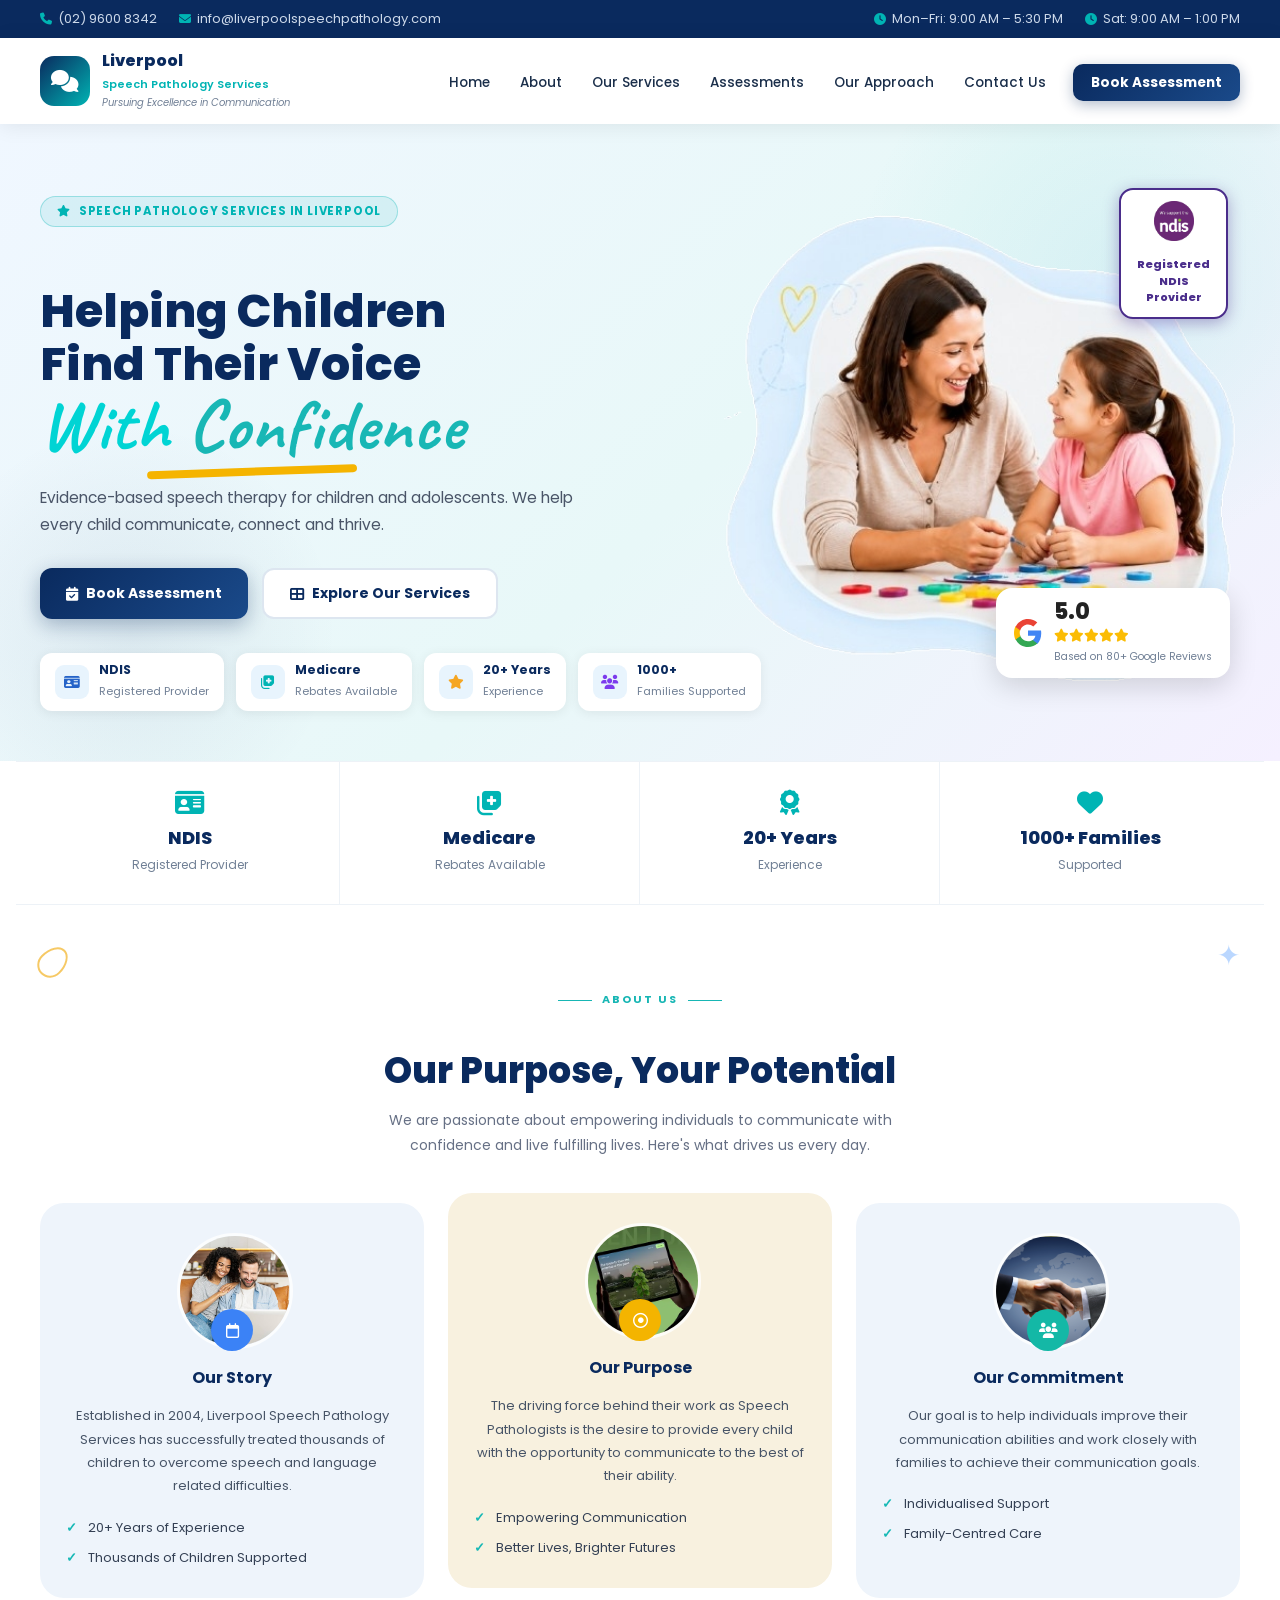
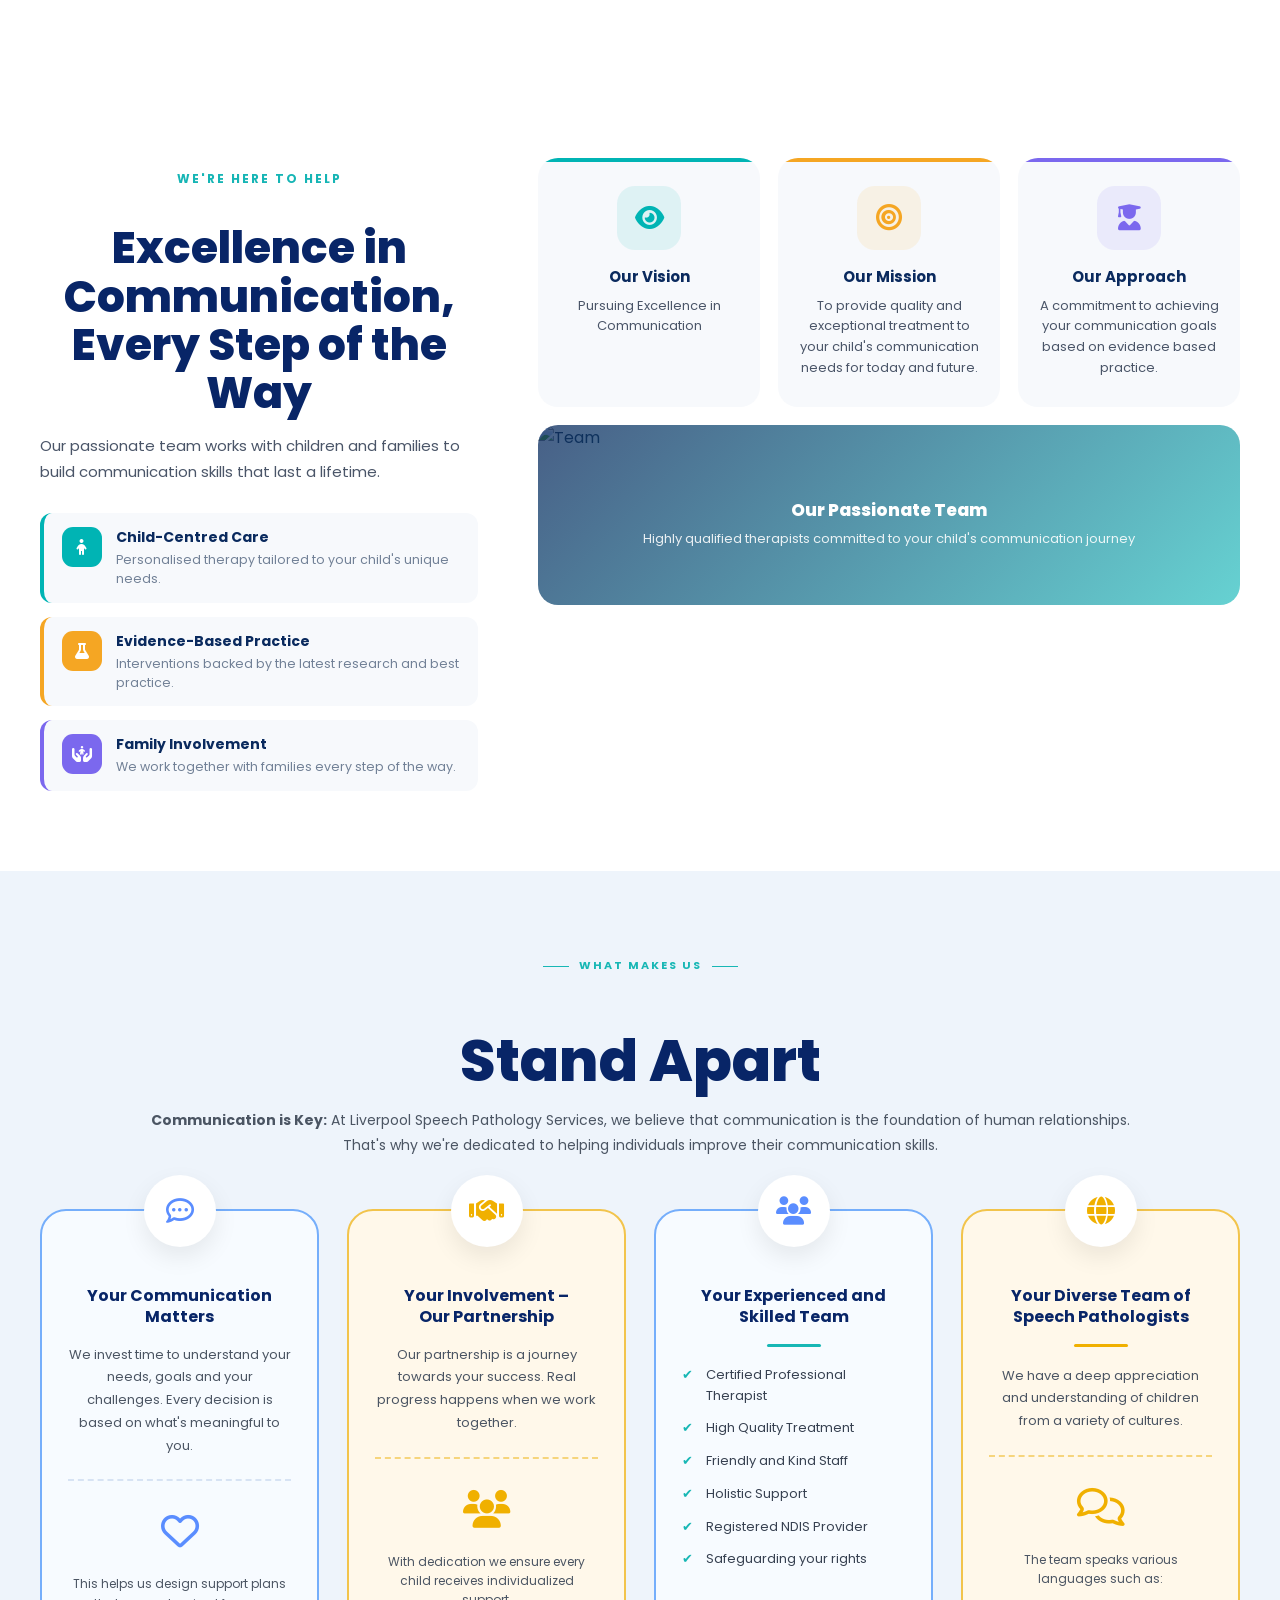
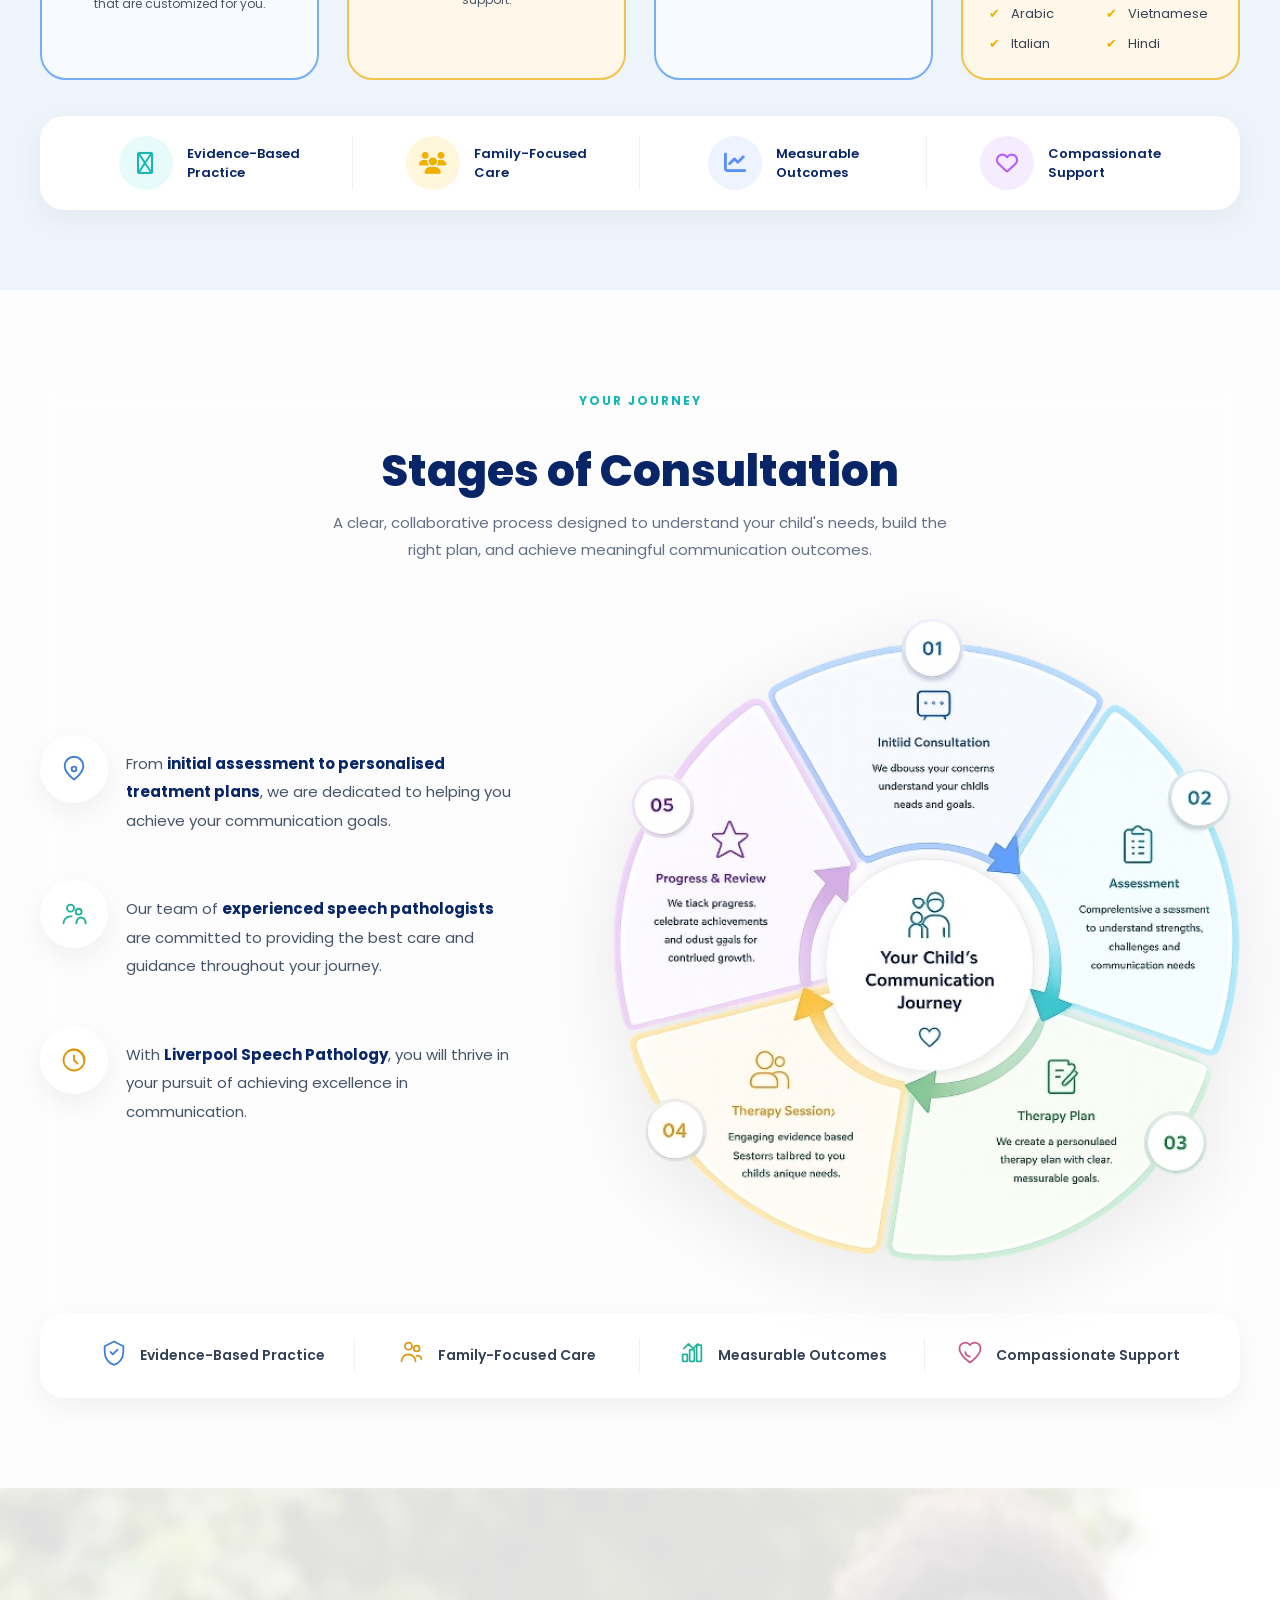
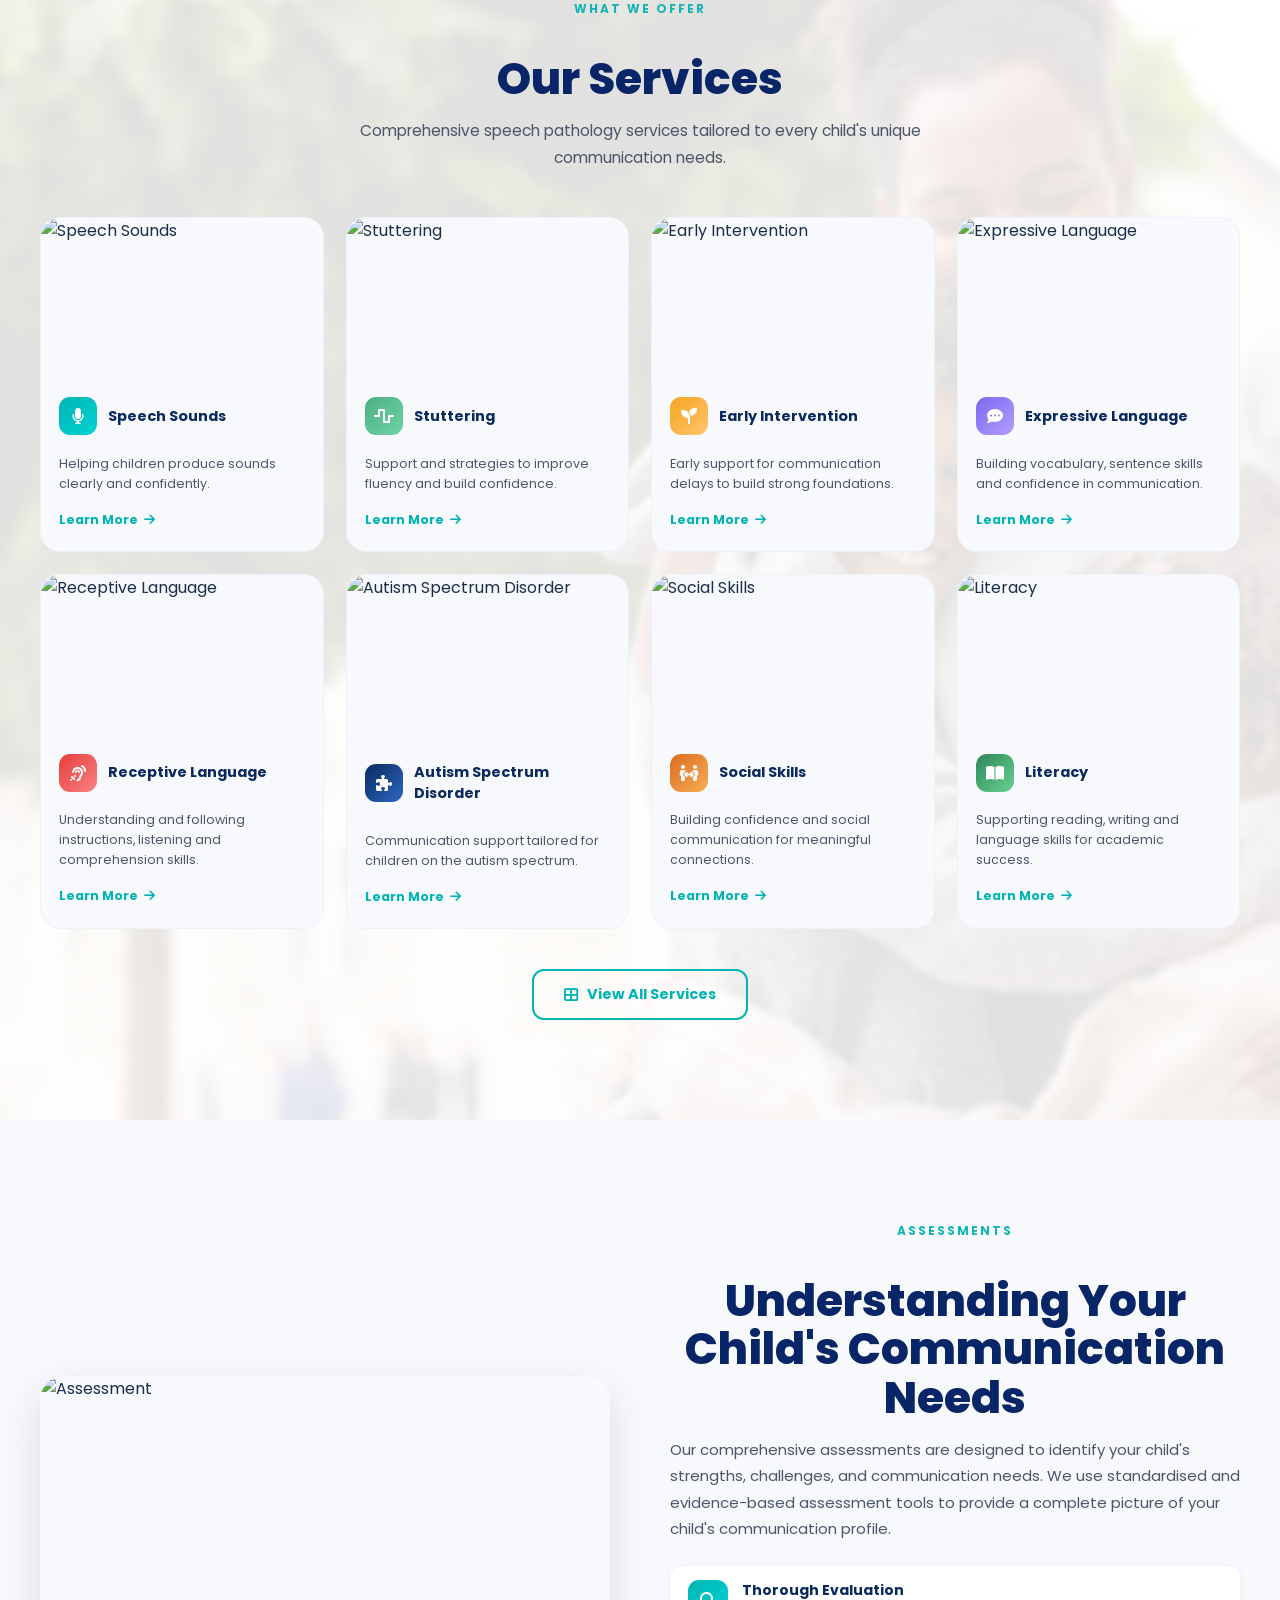
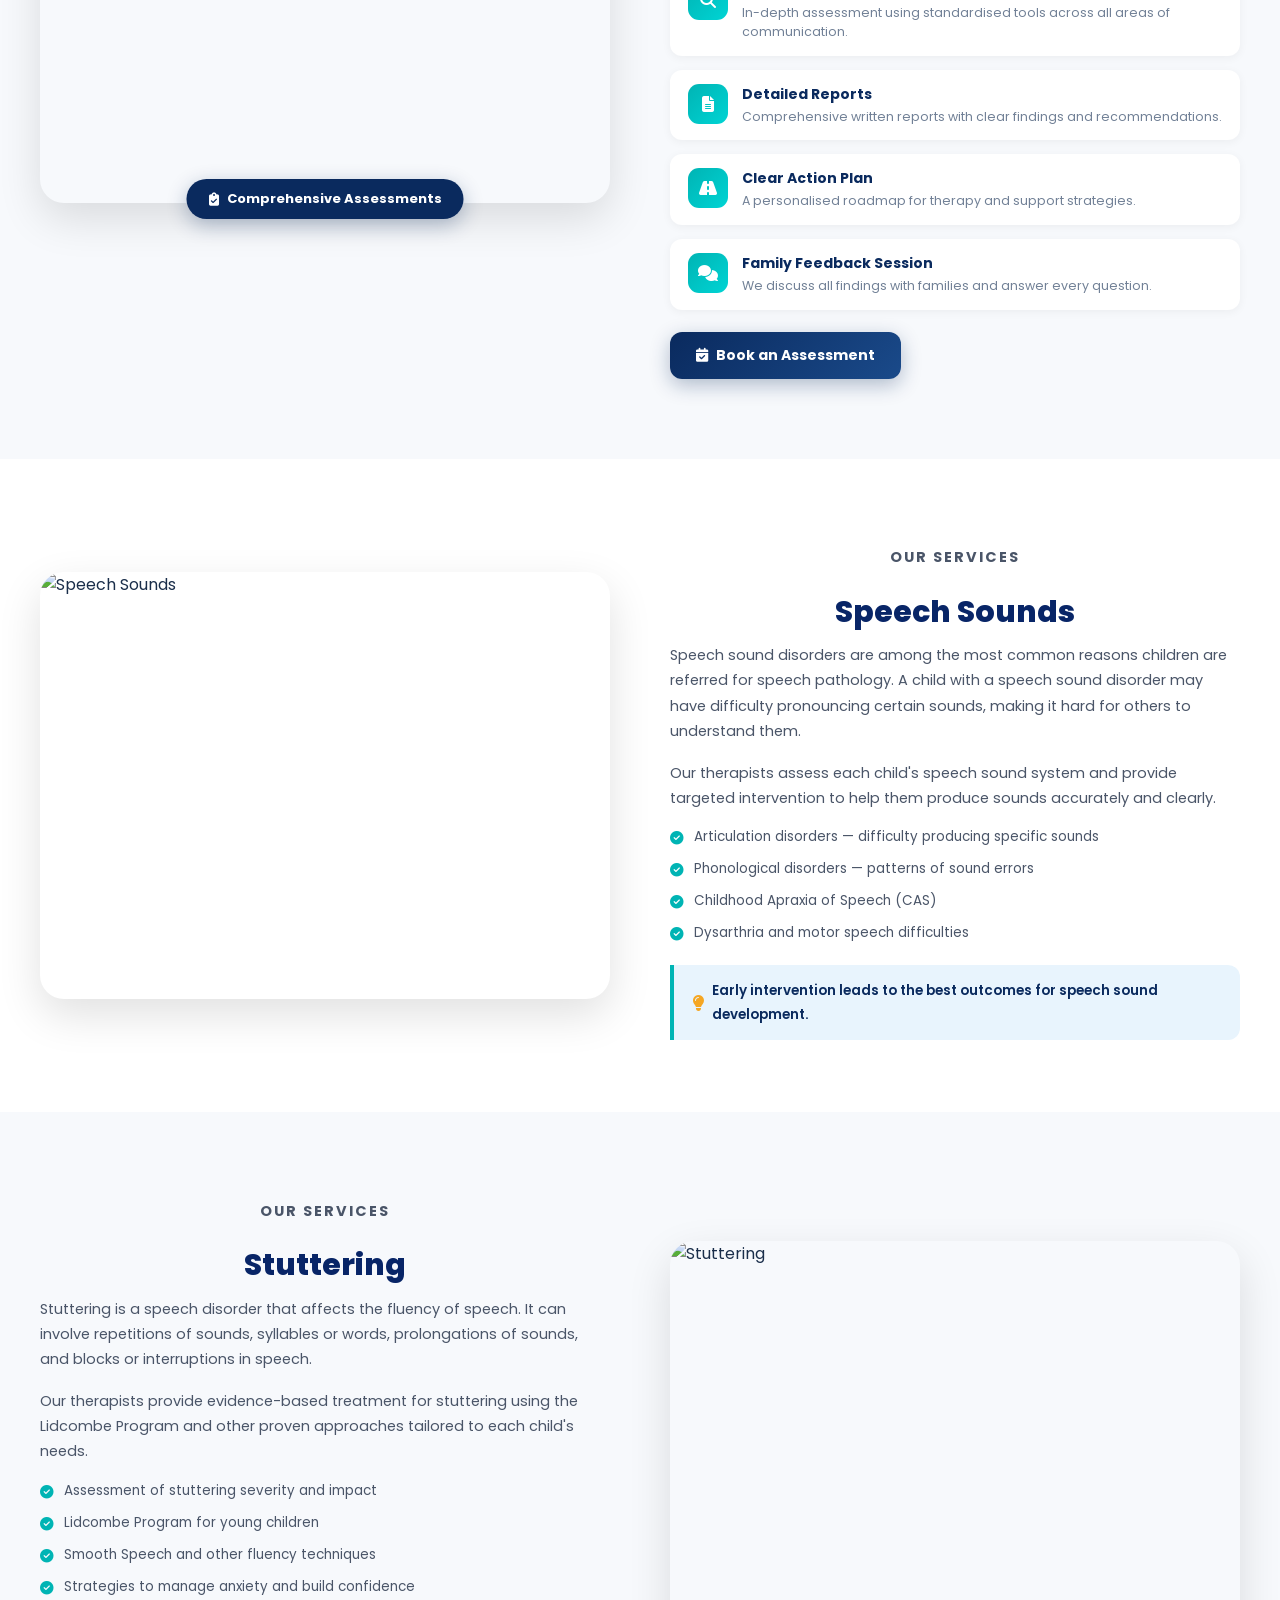
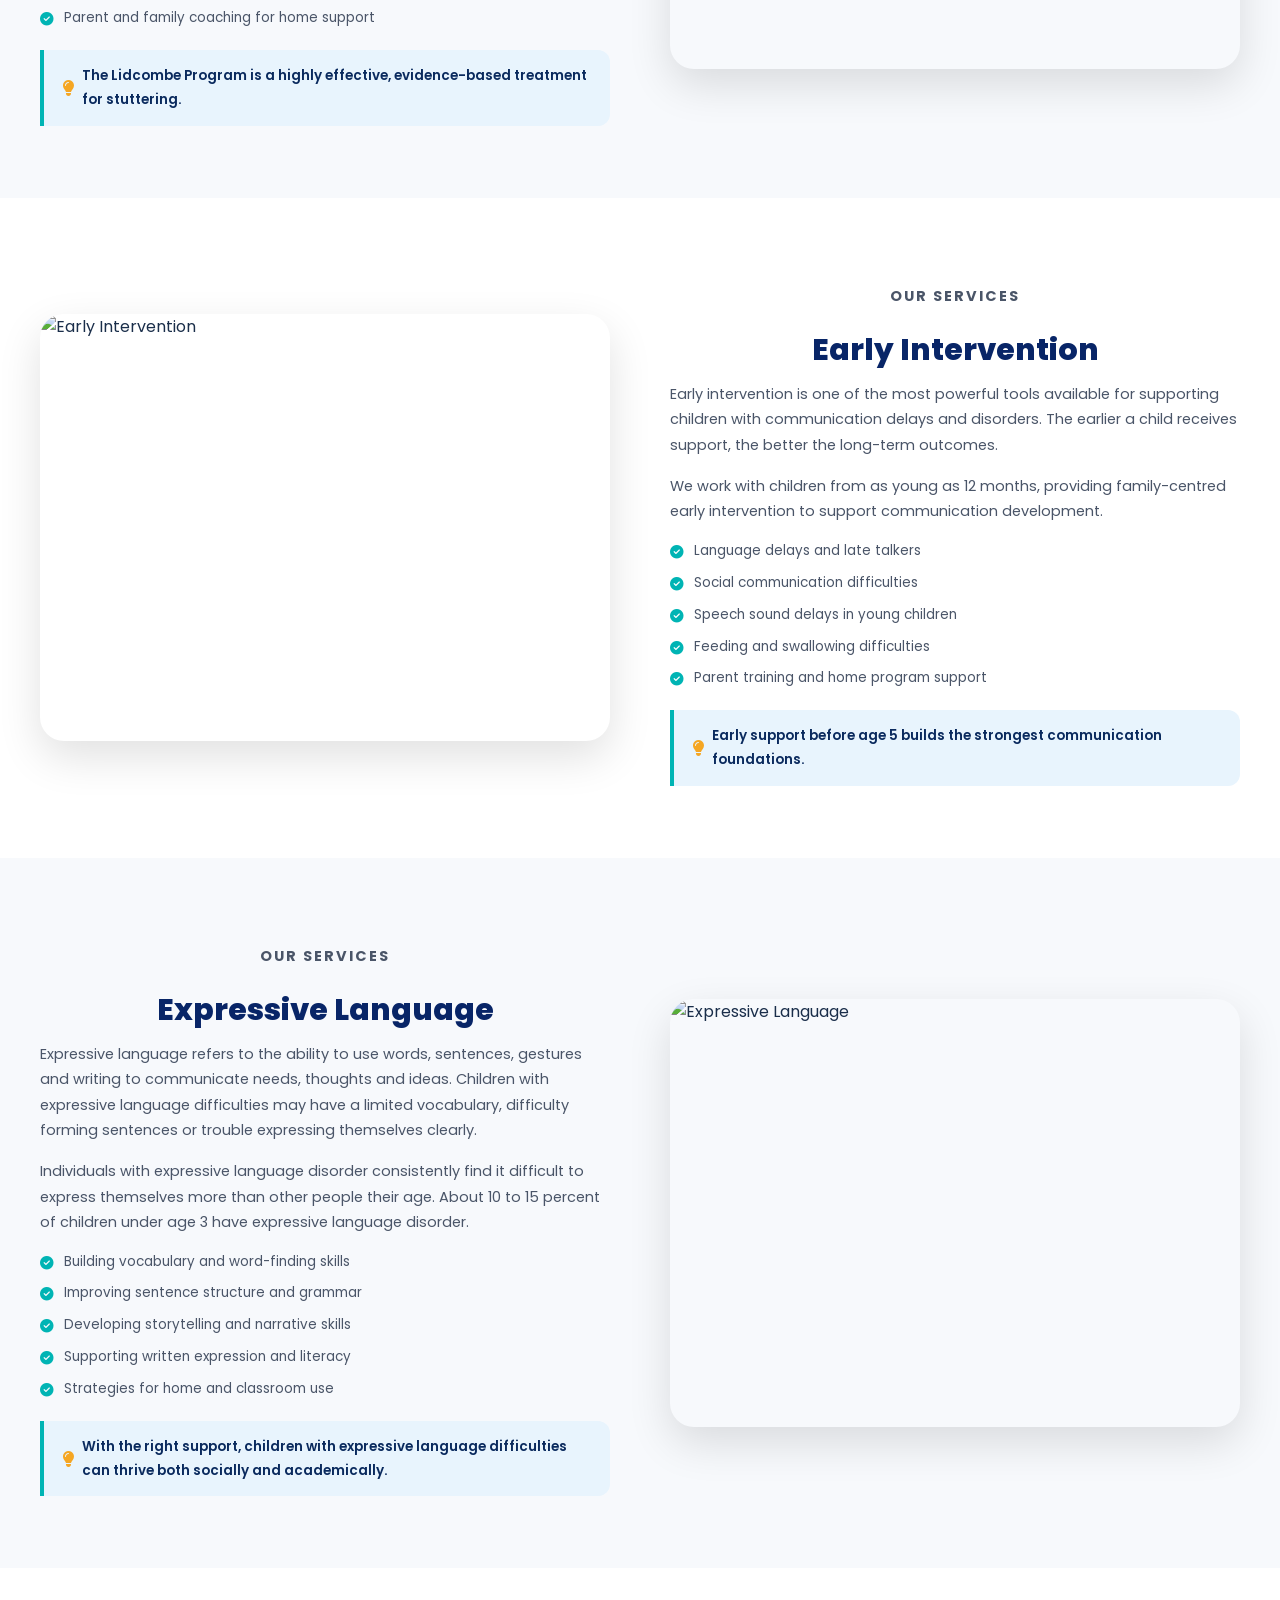
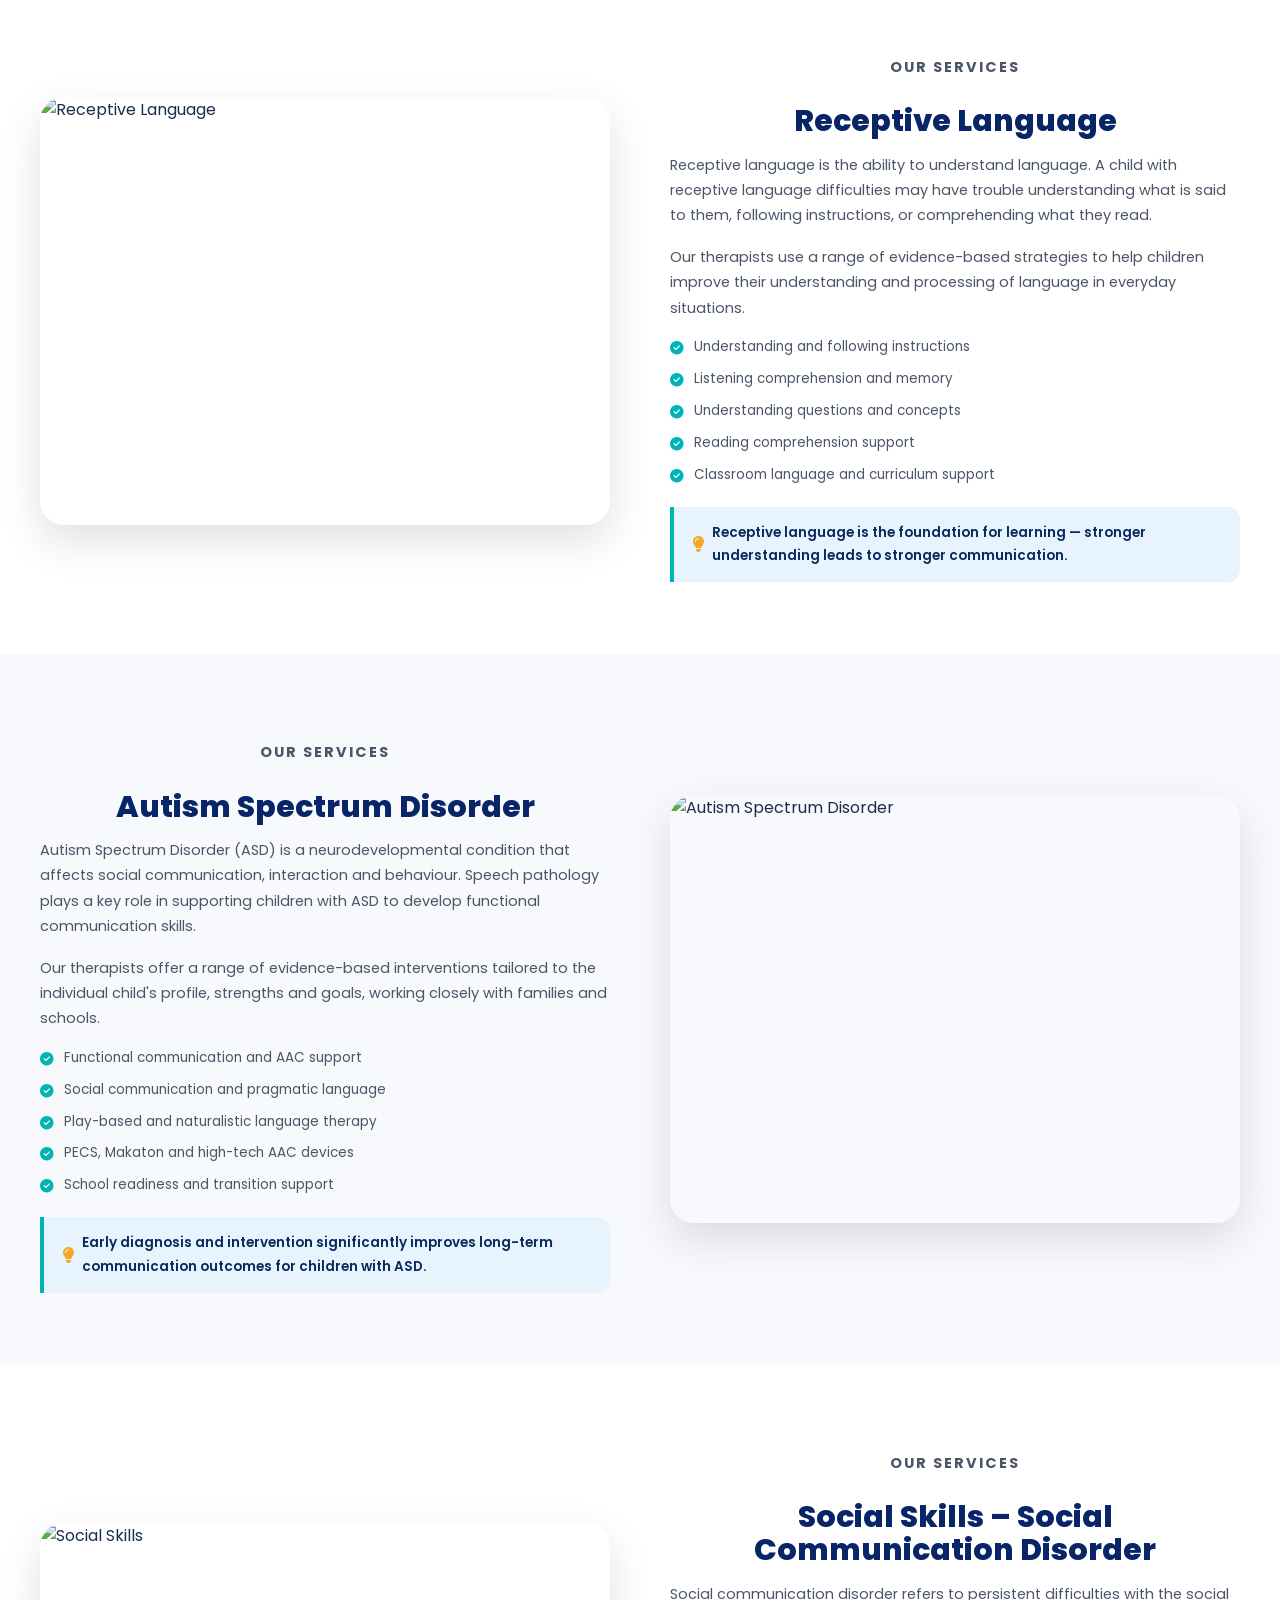
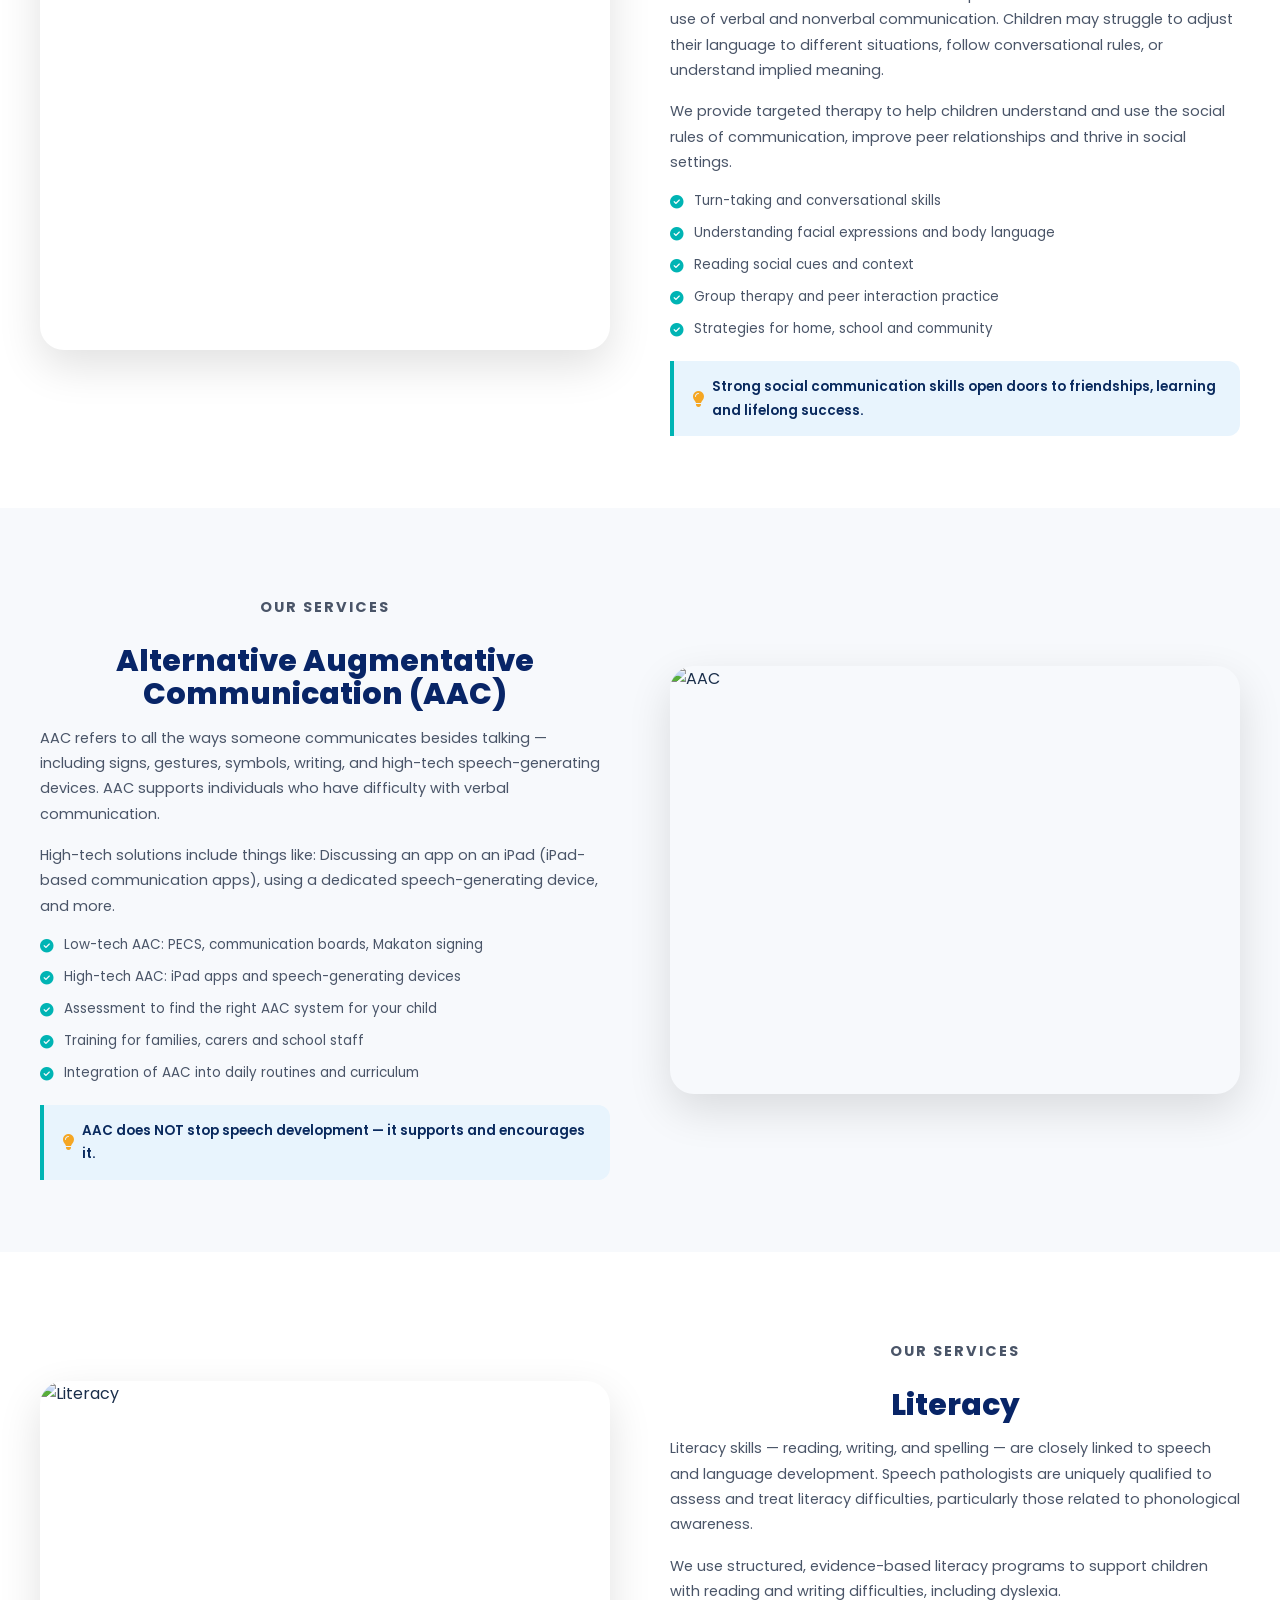
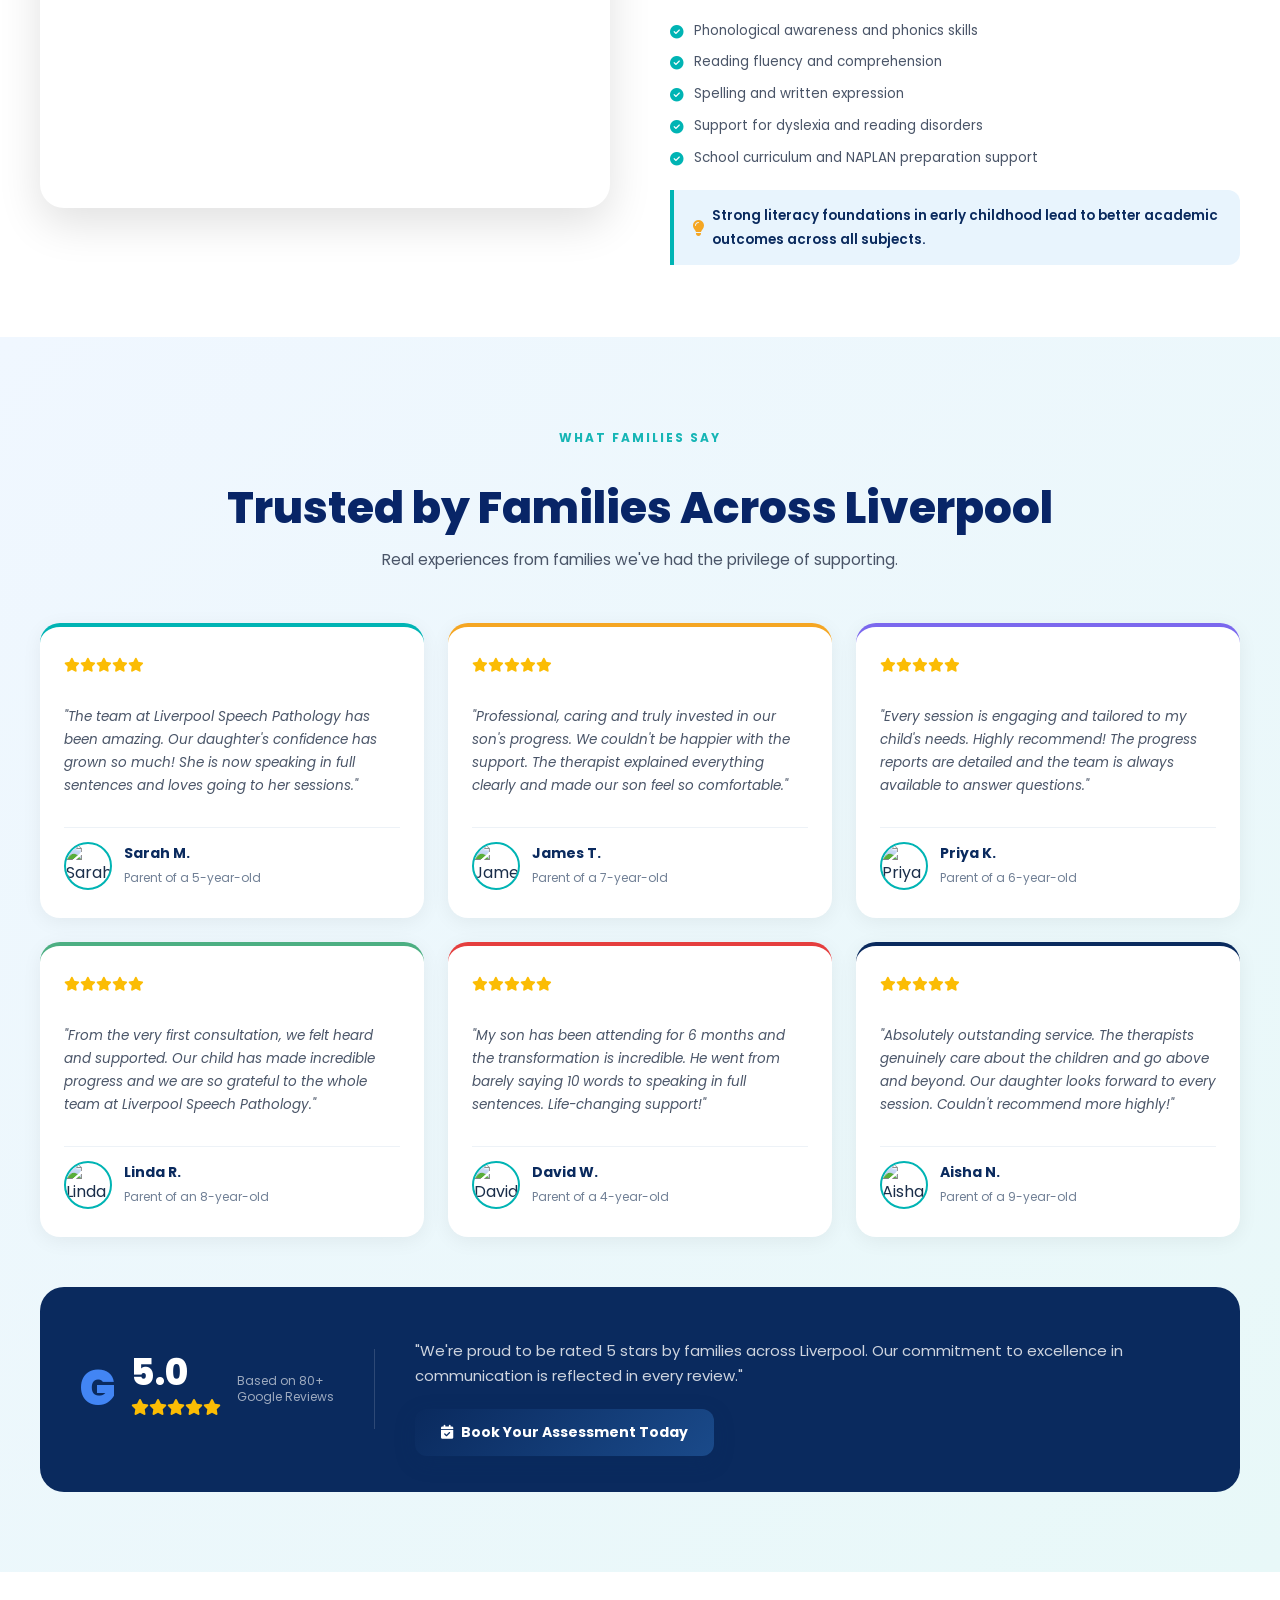
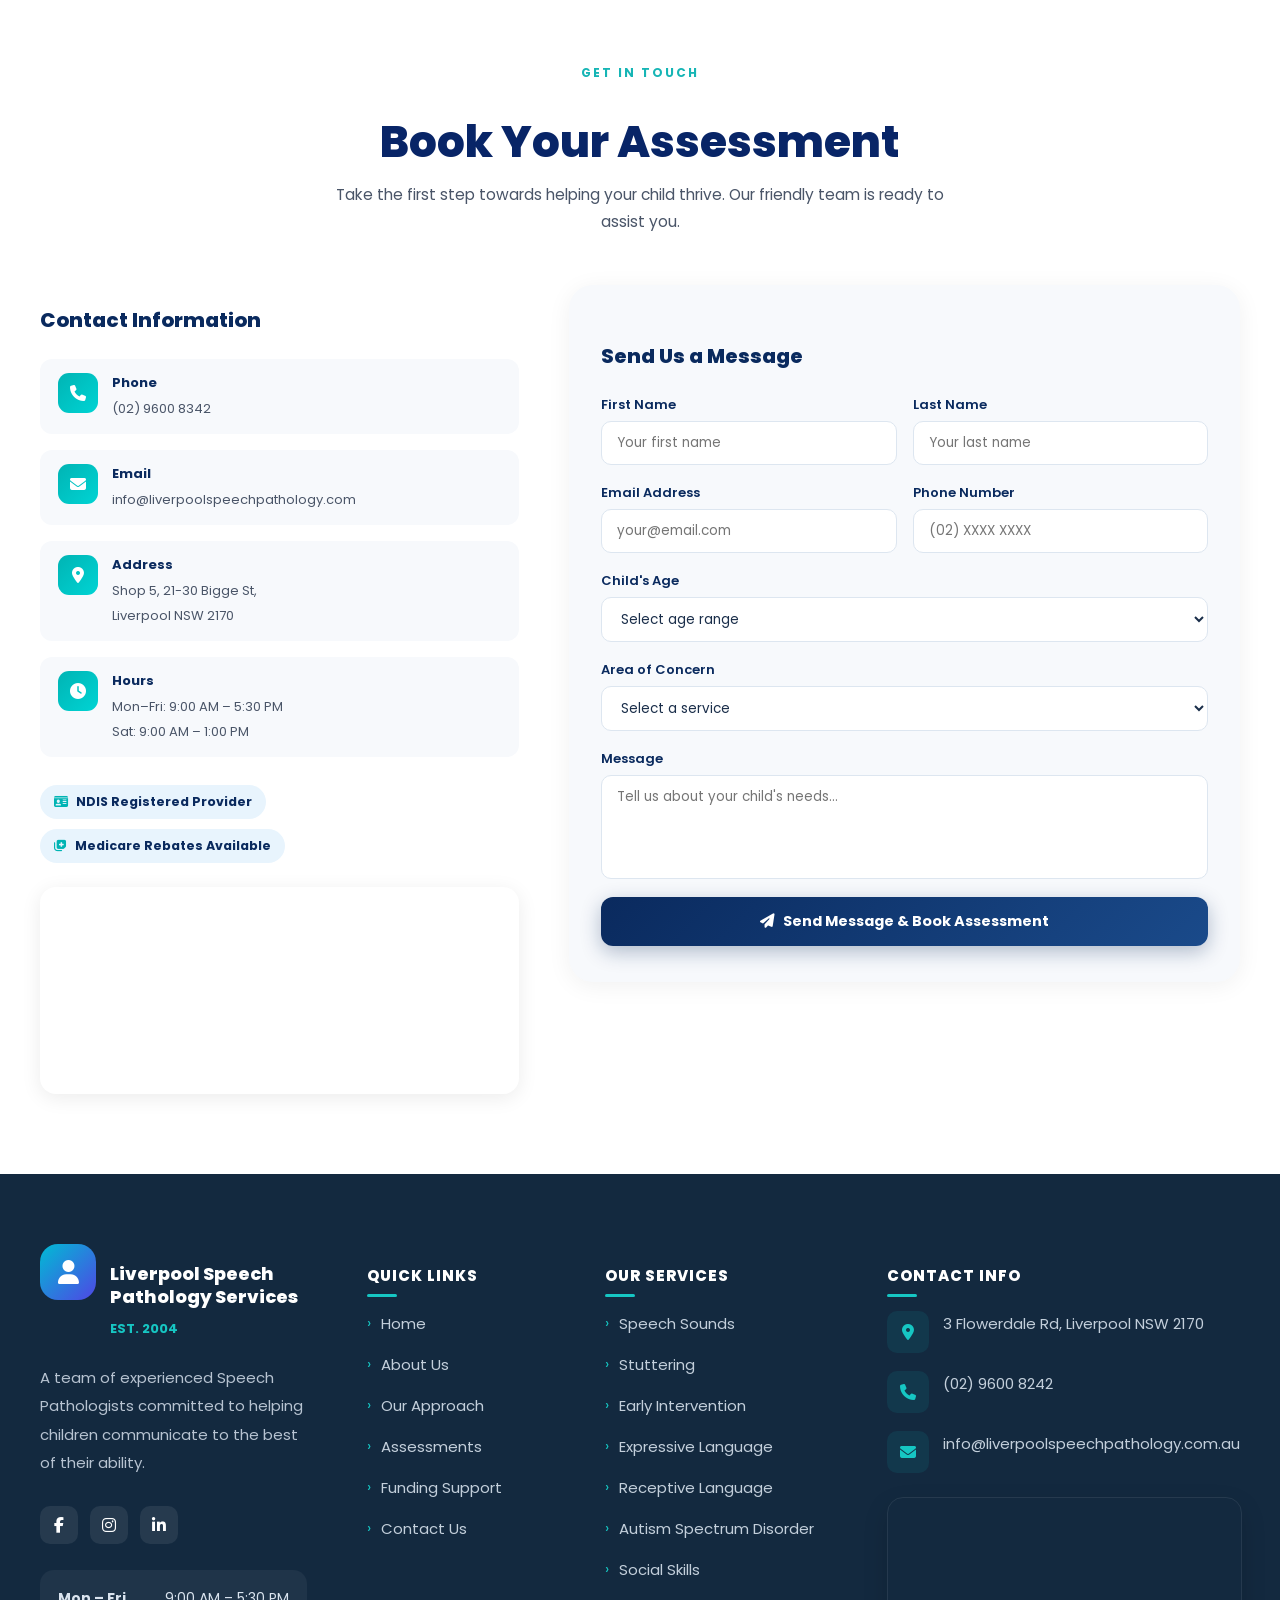
==== commit 9cac407c: "Refactor journey and footer styles; enhance layout and responsiveness, add new purpose section with " ====
--- a/index.html
+++ b/index.html
@@ -4,6 +4,7 @@
   <meta charset="UTF-8" />
   <meta name="viewport" content="width=device-width, initial-scale=1.0"/>
   <title>Liverpool Speech Pathology Services</title>
+  <link href="https://fonts.googleapis.com/css2?family=Caveat:wght@700&display=swap" rel="stylesheet">
   <link href="https://fonts.googleapis.com/css2?family=Poppins:ital,wght@0,300;0,400;0,500;0,600;0,700;0,800;1,400;1,600&display=swap" rel="stylesheet"/>
   <link rel="stylesheet" href="https://cdnjs.cloudflare.com/ajax/libs/font-awesome/6.5.0/css/all.min.css"/>
   <link rel="stylesheet" href="style.css"/>
@@ -56,7 +57,7 @@
         <h1 class="hero-title">
           Helping Children<br>
           Find Their Voice<br>
-          <span class="italic-teal">With Confidence</span>
+          <span class="italic-teal"> <span class="WithBlue">With</span> Confidence</span>
         </h1>
         <p class="hero-sub">Evidence-based speech therapy for children and adolescents. We help every child communicate, connect and thrive.</p>
         <div class="hero-btns">
@@ -75,7 +76,7 @@
           <img src="images/ndis_logo.png" alt="">
           Registered<br>NDIS<br>Provider
         </div>
-        <img src="https://images.unsplash.com/photo-1588072432836-e10032774350?w=700&q=80" alt="Speech Therapy Session" class="hero-img"/>
+        <img src="images/heroImg5.png" alt="Speech Therapy Session" class="hero-img"/>
         <div class="google-card">
           <div class="gc-left">
             <svg width="28" height="28" viewBox="0 0 48 48"><path fill="#4285F4" d="M46.7 24.5c0-1.7-.1-3.3-.4-4.9H24v9.3h12.7c-.6 3.1-2.3 5.8-4.8 7.6v6.3h7.8c4.5-4.2 7-10.3 7-18.3z"/><path fill="#34A853" d="M24 48c6.5 0 11.9-2.1 15.9-5.8l-7.8-6.3c-2.1 1.5-4.9 2.3-8.1 2.3-6.2 0-11.5-4.2-13.4-9.8H2.6v6.5C6.5 42.7 14.7 48 24 48z"/><path fill="#FBBC05" d="M10.6 28.4c-.5-1.5-.8-3.1-.8-4.7s.3-3.2.8-4.7v-6.5H2.6C.9 16 0 19.9 0 24s.9 8 2.6 11.5l8-6.1z"/><path fill="#EA4335" d="M24 9.5c3.5 0 6.6 1.2 9.1 3.5l6.8-6.8C35.9 2.2 30.5 0 24 0 14.7 0 6.5 5.3 2.6 13.5l8 6.2C12.5 13.7 17.8 9.5 24 9.5z"/></svg>
@@ -103,7 +104,127 @@
   </div>
 
   <!-- ═══════════════════════════ ABOUT / EXCELLENCE ═══════════════════════════ -->
-  <section class="about-section" id="about">
+  <!-- ═════════════════════ ABOUT SECTION ═════════════════════ -->
+
+  <section class="purpose-section" id="about">
+
+      <!-- FLOATING SHAPES -->
+      <div class="shape-drop"></div>
+      <div class="shape-star">✦</div>
+
+      <div class="container">
+          <!-- TOP -->
+          <div class="purpose-top">
+
+              <span class="purpose-label">
+                  ABOUT US
+              </span>
+
+              <h2>
+                  Our Purpose, Your Potential
+              </h2>
+
+              <p>
+                  We are passionate about empowering individuals to communicate
+                  with confidence and live fulfilling lives. Here's what drives
+                  us every day.
+              </p>
+          </div>
+
+          <!-- CARDS -->
+          <div class="purpose-grid">
+
+              <!-- CARD 1 -->
+              <div class="purpose-card blue-card">
+
+                  <div class="purpose-image-wrap">
+
+                      <img src="images/about1.jpg" alt="">
+
+                      <div class="purpose-icon blue-icon">
+                          <i class="fa-regular fa-calendar"></i>
+                      </div>
+
+                  </div>
+
+                  <h3>Our Story</h3>
+
+                  <p>
+                      Established in 2004, Liverpool Speech Pathology Services
+                      has successfully treated thousands of children to overcome
+                      speech and language related difficulties.
+                  </p>
+
+                  <ul>
+                      <li>20+ Years of Experience</li>
+                      <li>Thousands of Children Supported</li>
+                  </ul>
+
+              </div>
+
+              <!-- CARD 2 -->
+              <div class="purpose-card cream-card featured-card">
+
+                  <div class="purpose-image-wrap">
+
+                      <img src="images/about2.jpg" alt="">
+
+                      <div class="purpose-icon yellow-icon">
+                          <i class="fa-regular fa-circle-dot"></i>
+                      </div>
+
+                  </div>
+
+                  <h3>Our Purpose</h3>
+
+                  <p>
+                      The driving force behind their work as Speech Pathologists
+                      is the desire to provide every child with the opportunity
+                      to communicate to the best of their ability.
+                  </p>
+
+                  <ul>
+                      <li>Empowering Communication</li>
+                      <li>Better Lives, Brighter Futures</li>
+                  </ul>
+
+              </div>
+
+              <!-- CARD 3 -->
+              <div class="purpose-card blue-card">
+
+                  <div class="purpose-image-wrap">
+
+                      <img src="images/about3.jpg" alt="">
+
+                      <div class="purpose-icon teal-icon">
+                          <i class="fa-solid fa-users"></i>
+                      </div>
+
+                  </div>
+
+                  <h3>Our Commitment</h3>
+
+                  <p>
+                      Our goal is to help individuals improve their communication
+                      abilities and work closely with families to achieve their
+                      communication goals.
+                  </p>
+
+                  <ul>
+                      <li>Individualised Support</li>
+                      <li>Family-Centred Care</li>
+                  </ul>
+
+              </div>
+
+          </div>
+
+      </div>
+
+  </section>
+
+  <section class="about-section" >
     <div class="container">
       <div class="about-grid">
         <div class="about-left">
@@ -154,110 +275,315 @@
   </section>
 
   <!-- ═══════════════════════════ STAND APART ═══════════════════════════ -->
-  <section class="standapart">
-    <div class="container">
-      <div class="text-center">
-        <p class="section-label" style="color:var(--teal-light)">Why Choose Us</p>
-        <h2 class="section-title" style="color:#fff">What Makes Us Stand Apart</h2>
-      </div>
-      <div class="apart-grid">
-        <div class="apart-card">
-          <div class="apart-icon ai-teal"><i class="fas fa-user-md"></i></div>
-          <h3>Experienced Speech Pathologists</h3>
-          <p>Highly qualified therapists with years of experience supporting children of all ages.</p>
-        </div>
-        <div class="apart-card">
-          <div class="apart-icon ai-yellow"><i class="fas fa-clipboard-list"></i></div>
-          <h3>Individualised Treatment Plans</h3>
-          <p>Tailored programs designed to meet your child's specific goals and challenges.</p>
-        </div>
-        <div class="apart-card">
-          <div class="apart-icon ai-purple"><i class="fas fa-users"></i></div>
-          <h3>Family-Centred Approach</h3>
-          <p>We involve families in decision making and provide strategies for home and school.</p>
-        </div>
-        <div class="apart-card">
-          <div class="apart-icon ai-green"><i class="fas fa-chart-line"></i></div>
-          <h3>Proven Positive Outcomes</h3>
-          <p>We celebrate progress and empower children to communicate with confidence.</p>
-        </div>
-      </div>
-    </div>
+  <section class="apart-section-v2">
+
+    <div class="container">
+
+        <!-- TOP -->
+        <div class="apart-top-v2">
+
+            <span class="apart-label-v2">
+                WHAT MAKES US
+            </span>
+
+            <h2>
+                Stand Apart
+            </h2>
+
+            <p>
+                <strong>Communication is Key:</strong>
+                At Liverpool Speech Pathology Services, we believe that communication
+                is the foundation of human relationships. That's why we're dedicated
+                to helping individuals improve their communication skills.
+            </p>
+
+        </div>
+
+        <!-- CARDS -->
+        <div class="apart-grid-v2">
+
+            <!-- CARD -->
+            <div class="apart-card-v2 blue-border">
+
+                <div class="card-icon-top blue">
+                    <i class="fa-regular fa-comment-dots"></i>
+                </div>
+
+                <h3>
+                    Your Communication
+                    <br>
+                    Matters
+                </h3>
+
+                <p>
+                    We invest time to understand your needs, goals and your challenges.
+                    Every decision is based on what's meaningful to you.
+                </p>
+
+                <div class="divider-line blue-line"></div>
+
+                <div class="card-middle-icon blue">
+                    <i class="fa-regular fa-heart"></i>
+                </div>
+
+                <small>
+                    This helps us design support plans that are customized for you.
+                </small>
+
+            </div>
+
+            <!-- CARD -->
+            <div class="apart-card-v2 yellow-border yellow-bg">
+
+                <div class="card-icon-top yellow">
+                    <i class="fa-solid fa-handshake"></i>
+                </div>
+
+                <h3>
+                    Your Involvement –
+                    <br>
+                    Our Partnership
+                </h3>
+
+                <p>
+                    Our partnership is a journey towards your success.
+                    Real progress happens when we work together.
+                </p>
+
+                <div class="divider-line yellow-line"></div>
+
+                <div class="card-middle-icon yellow">
+                    <i class="fa-solid fa-users"></i>
+                </div>
+
+                <small>
+                    With dedication we ensure every child receives individualized support.
+                </small>
+
+            </div>
+
+            <!-- CARD -->
+            <div class="apart-card-v2 blue-border">
+
+                <div class="card-icon-top blue">
+                    <i class="fa-solid fa-users"></i>
+                </div>
+
+                <h3>
+                    Your Experienced and
+                    <br>
+                    Skilled Team
+                </h3>
+
+                <div class="small-line"></div>
+
+                <ul>
+                    <li>Certified Professional Therapist</li>
+                    <li>High Quality Treatment</li>
+                    <li>Friendly and Kind Staff</li>
+                    <li>Holistic Support</li>
+                    <li>Registered NDIS Provider</li>
+                    <li>Safeguarding your rights</li>
+                </ul>
+
+            </div>
+
+            <!-- CARD -->
+            <div class="apart-card-v2 yellow-border yellow-bg">
+
+                <div class="card-icon-top yellow">
+                    <i class="fa-solid fa-globe"></i>
+                </div>
+
+                <h3>
+                    Your Diverse Team of
+                    <br>
+                    Speech Pathologists
+                </h3>
+
+                <div class="small-line yellow-small"></div>
+
+                <p>
+                    We have a deep appreciation and understanding
+                    of children from a variety of cultures.
+                </p>
+
+                <div class="divider-line yellow-line"></div>
+
+                <div class="card-middle-icon yellow">
+                    <i class="fa-regular fa-comments"></i>
+                </div>
+
+                <small class="language-title">
+                    The team speaks various languages such as:
+                </small>
+
+                <div class="language-grid">
+
+                    <span>Arabic</span>
+                    <span>Vietnamese</span>
+                    <span>Italian</span>
+                    <span>Hindi</span>
+
+                </div>
+
+            </div>
+
+        </div>
+
+        <!-- FOOTER -->
+        <div class="apart-footer-v2">
+
+            <div class="footer-badge-v2">
+                <div class="badge-circle teal">
+                    <i class="fa-regular fa-shield"></i>
+                </div>
+
+                <span>
+                    Evidence-Based
+                    <br>
+                    Practice
+                </span>
+            </div>
+
+            <div class="footer-badge-v2">
+                <div class="badge-circle yellow">
+                    <i class="fa-solid fa-users"></i>
+                </div>
+
+                <span>
+                    Family-Focused
+                    <br>
+                    Care
+                </span>
+            </div>
+
+            <div class="footer-badge-v2">
+                <div class="badge-circle blue">
+                    <i class="fa-solid fa-chart-line"></i>
+                </div>
+
+                <span>
+                    Measurable
+                    <br>
+                    Outcomes
+                </span>
+            </div>
+
+            <div class="footer-badge-v2">
+                <div class="badge-circle purple">
+                    <i class="fa-regular fa-heart"></i>
+                </div>
+
+                <span>
+                    Compassionate
+                    <br>
+                    Support
+                </span>
+            </div>
+
+        </div>
+
+    </div>
+
   </section>
 
   <!-- ═══════════════════════════ JOURNEY ═══════════════════════════ -->
-  <section class="journey" id="approach">
-    <div class="container">
-      <div class="text-center">
-        <p class="section-label">Your Journey</p>
-        <h2 class="section-title">Stages of Consultation</h2>
-        <p class="section-sub journey-sub">A clear, collaborative process designed to understand your child's needs, build the right plan, and achieve meaningful communication outcomes.</p>
-      </div>
-
-      <!-- Timeline Steps -->
-      <div class="jrn-timeline">
-        <div class="jrn-connector"></div>
-        <div class="jrn-step step-s1">
-          <div class="jrn-bubble"><i class="fas fa-comments"></i><span class="jrn-num">01</span></div>
-          <h3>Initial Consultation</h3>
-          <p>We discuss your concerns and your child's needs.</p>
-        </div>
-        <div class="jrn-step step-s2">
-          <div class="jrn-bubble"><i class="fas fa-clipboard-check"></i><span class="jrn-num">02</span></div>
-          <h3>Assessment</h3>
-          <p>Comprehensive assessment to understand strengths and challenges.</p>
-        </div>
-        <div class="jrn-step step-s3">
-          <div class="jrn-bubble"><i class="fas fa-file-medical-alt"></i><span class="jrn-num">03</span></div>
-          <h3>Therapy Plan</h3>
-          <p>We create a personalised therapy plan with clear goals.</p>
-        </div>
-        <div class="jrn-step step-s4">
-          <div class="jrn-bubble"><i class="fas fa-child"></i><span class="jrn-num">04</span></div>
-          <h3>Therapy Sessions</h3>
-          <p>Engaging, evidence-based sessions tailored to your child.</p>
-        </div>
-        <div class="jrn-step step-s5">
-          <div class="jrn-bubble"><i class="fas fa-star"></i><span class="jrn-num">05</span></div>
-          <h3>Progress & Review</h3>
-          <p>We track progress and adjust goals for continued growth.</p>
-        </div>
-      </div>
-
-      <!-- Journey Detail Cards -->
-      <div class="jrn-cards">
-        <div class="jrn-card jc-teal">
-          <div class="jrn-card-icon jci-teal"><i class="fas fa-heart"></i></div>
-          <div>
-            <h3>From Assessment to Personalised Plans</h3>
-            <p>From initial assessment to personalised treatment plans, we are dedicated to helping you achieve your communication goals.</p>
-          </div>
-        </div>
-        <div class="jrn-card jc-yellow">
-          <div class="jrn-card-icon jci-yellow"><i class="fas fa-users"></i></div>
-          <div>
-            <h3>Experienced Team of Pathologists</h3>
-            <p>Our team of experienced speech pathologists are committed to providing the best care and guidance throughout your journey.</p>
-          </div>
-        </div>
-        <div class="jrn-card jc-purple">
-          <div class="jrn-card-icon jci-purple"><i class="fas fa-bullseye"></i></div>
-          <div>
-            <h3>Thrive With Liverpool Speech Pathology</h3>
-            <p>With Liverpool Speech Pathology, you will thrive in your pursuit of achieving excellence in communication.</p>
-          </div>
-        </div>
-      </div>
-
-      <!-- Bottom Badges -->
-      <div class="jrn-bottom">
-        <div class="jrn-badge"><i class="fas fa-shield-alt"></i><span>Evidence-Based Practice</span></div>
-        <div class="jrn-badge"><i class="fas fa-users"></i><span>Family-Focused Care</span></div>
-        <div class="jrn-badge"><i class="fas fa-chart-bar"></i><span>Measurable Outcomes</span></div>
-        <div class="jrn-badge"><i class="fas fa-hand-holding-heart"></i><span>Compassionate Support</span></div>
-      </div>
-    </div>
-  </section>
+
+<section class="journey-section">
+  <div class="journey-container">
+    <p class="section-label">Your Journey</p>
+    <h2 class="section-title">Stages of Consultation</h2>
+    <p class="section-subtitle">A clear, collaborative process designed to understand your child's needs, build the right plan, and achieve meaningful communication outcomes.</p>
+
+    <div class="main-content">
+      <div class="left-panel">
+
+        <div class="info-item">
+          <div class="icon-circle blue">
+            <svg viewBox="0 0 24 24" fill="none" stroke="#3B7DD8" stroke-width="1.6" stroke-linecap="round" stroke-linejoin="round">
+              <path d="M12 21C12 21 4 15.5 4 9.5a8 8 0 0 1 16 0c0 6-8 11.5-8 11.5z"/>
+              <path d="M12 12m-2 0a2 2 0 1 0 4 0 2 2 0 1 0-4 0"/>
+            </svg>
+          </div>
+          <p class="info-text">From <strong>initial assessment to personalised treatment plans</strong>, we are dedicated to helping you achieve your communication goals.</p>
+        </div>
+
+        <div class="info-item">
+          <div class="icon-circle teal">
+            <svg viewBox="0 0 24 24" fill="none" stroke="#1EB39A" stroke-width="1.6" stroke-linecap="round" stroke-linejoin="round">
+              <circle cx="9" cy="7" r="3"/>
+              <circle cx="16" cy="10" r="2.5"/>
+              <path d="M3 20c0-3.3 2.7-6 6-6h1"/>
+              <path d="M14 20c0-2.8 1.8-5 4-5s4 2.2 4 5"/>
+            </svg>
+          </div>
+          <p class="info-text">Our team of <strong>experienced speech pathologists</strong> are committed to providing the best care and guidance throughout your journey.</p>
+        </div>
+
+        <div class="info-item">
+          <div class="icon-circle amber">
+            <svg viewBox="0 0 24 24" fill="none" stroke="#E0960A" stroke-width="1.6" stroke-linecap="round" stroke-linejoin="round">
+              <circle cx="12" cy="12" r="9"/>
+              <path d="M12 8v4l3 3"/>
+              <path d="M9 3.5A9 9 0 0 1 20.5 12"/>
+            </svg>
+          </div>
+          <p class="info-text">With <strong>Liverpool Speech Pathology</strong>, you will thrive in your pursuit of achieving excellence in communication.</p>
+        </div>
+
+      </div>
+
+      <div class="circle-panel">
+        <img src="images/journey-circle.png" alt="Your Child's Communication Journey — 5 stage cycle diagram" />
+      </div>
+    </div>
+
+    <div class="footer-badges">
+      <div class="badge-item">
+        <div class="badge-icon">
+          <svg viewBox="0 0 24 24" fill="none" stroke="#3B7DD8" stroke-width="1.5" stroke-linecap="round" stroke-linejoin="round">
+            <path d="M12 3L4 7v5c0 5.25 3.5 9.74 8 11 4.5-1.26 8-5.75 8-11V7l-8-4z"/>
+            <path d="M9 12l2 2 4-4"/>
+          </svg>
+        </div>
+        <span class="badge-label">Evidence-Based Practice</span>
+      </div>
+      <div class="badge-item">
+        <div class="badge-icon">
+          <svg viewBox="0 0 24 24" fill="none" stroke="#E0960A" stroke-width="1.5" stroke-linecap="round" stroke-linejoin="round">
+            <circle cx="9" cy="7" r="3"/>
+            <circle cx="16" cy="9" r="2.5"/>
+            <path d="M3 20c0-3.3 2.7-6 6-6s6 2.7 6 6"/>
+            <path d="M16 15c1.5 0 4 .8 4 3"/>
+          </svg>
+        </div>
+        <span class="badge-label">Family-Focused Care</span>
+      </div>
+      <div class="badge-item">
+        <div class="badge-icon">
+          <svg viewBox="0 0 24 24" fill="none" stroke="#1EB39A" stroke-width="1.5" stroke-linecap="round" stroke-linejoin="round">
+            <rect x="4" y="14" width="4" height="6" rx="0.5"/>
+            <rect x="10" y="10" width="4" height="10" rx="0.5"/>
+            <rect x="16" y="6" width="4" height="14" rx="0.5"/>
+            <path d="M5 9l4-4 4 4 4-4"/>
+          </svg>
+        </div>
+        <span class="badge-label">Measurable Outcomes</span>
+      </div>
+      <div class="badge-item">
+        <div class="badge-icon">
+          <svg viewBox="0 0 24 24" fill="none" stroke="#C45490" stroke-width="1.5" stroke-linecap="round" stroke-linejoin="round">
+            <path d="M12 21C12 21 3 15 3 9a5 5 0 0 1 9-3 5 5 0 0 1 9 3c0 6-9 12-9 12z"/>
+            <path d="M8 12c0 2 1.5 3.5 4 4"/>
+          </svg>
+        </div>
+        <span class="badge-label">Compassionate Support</span>
+      </div>
+    </div>
+  </div>
+</section>
+
 
   <!-- ═══════════════════════════ SERVICES ═══════════════════════════ -->
   <section class="services-section" id="services">
@@ -802,65 +1128,155 @@
   </section>
 
   <!-- ═══════════════════════════ FOOTER ═══════════════════════════ -->
-  <footer class="footer">
-    <div class="footer-top">
-      <div class="container footer-grid">
-        <div class="footer-brand">
-          <a href="#" class="logo">
-            <div class="logo-icon"><i class="fas fa-comments"></i></div>
-            <div class="logo-text">
-              <strong style="color:#fff">Liverpool</strong>
-              <span>Speech Pathology Services</span>
-              <small>Pursuing Excellence in Communication</small>
-            </div>
-          </a>
-          <p class="footer-desc">Evidence-based speech therapy for children and adolescents. We help every child communicate, connect and thrive.</p>
-          <div class="footer-socials">
-            <a href="#"><i class="fab fa-facebook-f"></i></a>
-            <a href="#"><i class="fab fa-instagram"></i></a>
-            <a href="#"><i class="fab fa-google"></i></a>
-          </div>
-        </div>
-        <div class="footer-col">
-          <h4>Quick Links</h4>
-          <ul>
-            <li><a href="#about">About Us</a></li>
-            <li><a href="#approach">Our Approach</a></li>
-            <li><a href="#assessments">Assessments</a></li>
-            <li><a href="#services">NDIS Information</a></li>
-            <li><a href="#contact">Contact Us</a></li>
-          </ul>
-        </div>
-        <div class="footer-col">
-          <h4>Our Services</h4>
-          <ul>
-            <li><a href="#speech-sounds">Speech Sounds</a></li>
-            <li><a href="#stuttering">Stuttering</a></li>
-            <li><a href="#early-intervention">Early Intervention</a></li>
-            <li><a href="#expressive-language">Expressive Language</a></li>
-            <li><a href="#receptive-language">Receptive Language</a></li>
-            <li><a href="#aac">Alternative Augmentative</a></li>
-            <li><a href="#asd">Communication</a></li>
-          </ul>
-        </div>
-        <div class="footer-col">
-          <h4>Contact Us</h4>
-          <ul class="footer-contact-list">
-            <li><i class="fas fa-phone"></i> (02) 9600 8342</li>
-            <li><i class="fas fa-envelope"></i> info@liverpoolspeechpathology.com</li>
-            <li><i class="fas fa-map-marker-alt"></i> Shop 5, 21-30 Bigge St, Liverpool NSW 2170</li>
-          </ul>
-        </div>
-      </div>
-    </div>
-    <div class="footer-bottom">
-      <div class="container footer-bottom-inner">
-        <p>© 2024 Liverpool Speech Pathology Services. All Rights Reserved.</p>
-        <div class="footer-bottom-links">
-          <a href="#">Privacy Policy</a>
-          <a href="#">Terms of Use</a>
-        </div>
-      </div>
+  <footer class="footer-new">
+
+    <div class="container">
+
+        <div class="footer-grid-new">
+            <!-- LEFT -->
+            <div class="footer-about">
+                <div class="footer-logo">
+                    <div class="footer-logo-icon">
+                        <i class="fas fa-user"></i>
+                    </div>
+                    <div class="footer-logo-text">
+                        <h3>Liverpool Speech<br>Pathology Services</h3>
+                        <span>EST. 2004</span>
+                    </div>
+                </div>
+                <p>
+                    A team of experienced Speech Pathologists committed to helping
+                    children communicate to the best of their ability.
+                </p>
+                <div class="footer-socials">
+                    <a href="#">
+                        <i class="fab fa-facebook-f"></i>
+                    </a>
+                    <a href="#">
+                        <i class="fab fa-instagram"></i>
+                    </a>
+                    <a href="#">
+                        <i class="fab fa-linkedin-in"></i>
+                    </a>
+                </div>
+
+                <!-- HOURS -->
+                <div class="footer-hours">
+
+                    <div class="hours-row">
+                        <strong>Mon – Fri</strong>
+                        <span>9:00 AM – 5:30 PM</span>
+                    </div>
+
+                    <div class="hours-row">
+                        <strong>Saturday</strong>
+                        <span>9:00 AM – 1:00 PM</span>
+                    </div>
+
+                    <div class="hours-row">
+                        <strong>Sunday</strong>
+                        <span>Closed</span>
+                    </div>
+
+                </div>
+            </div>
+            <!-- LINKS -->
+            <div class="footer-links-wrap">
+                <h4>QUICK LINKS</h4>
+                <ul>
+                    <li><a href="#">Home</a></li>
+                    <li><a href="#">About Us</a></li>
+                    <li><a href="#">Our Approach</a></li>
+                    <li><a href="#">Assessments</a></li>
+                    <li><a href="#">Funding Support</a></li>
+                    <li><a href="#">Contact Us</a></li>
+                </ul>
+            </div>
+            <!-- SERVICES -->
+            <div class="footer-links-wrap">
+                <h4>OUR SERVICES</h4>
+                <ul>
+                    <li><a href="#">Speech Sounds</a></li>
+                    <li><a href="#">Stuttering</a></li>
+                    <li><a href="#">Early Intervention</a></li>
+                    <li><a href="#">Expressive Language</a></li>
+                    <li><a href="#">Receptive Language</a></li>
+                    <li><a href="#">Autism Spectrum Disorder</a></li>
+                    <li><a href="#">Social Skills</a></li>
+                    <li><a href="#">AAC</a></li>
+                    <li><a href="#">Literacy</a></li>
+                </ul>
+            </div>
+            <!-- CONTACT -->
+            <div class="footer-contact-new">
+
+                <h4>CONTACT INFO</h4>
+
+                <div class="contact-item-new">
+
+                    <div class="contact-icon-new">
+                        <i class="fas fa-location-dot"></i>
+                    </div>
+
+                    <span>
+                        3 Flowerdale Rd, Liverpool NSW 2170
+                    </span>
+
+                </div>
+
+                <div class="contact-item-new">
+
+                    <div class="contact-icon-new">
+                        <i class="fas fa-phone"></i>
+                    </div>
+
+                    <span>(02) 9600 8242</span>
+
+                </div>
+
+                <div class="contact-item-new">
+
+                    <div class="contact-icon-new">
+                        <i class="fas fa-envelope"></i>
+                    </div>
+
+                    <span>
+                        info@liverpoolspeechpathology.com.au
+                    </span>
+
+                </div>
+
+                <!-- MAP -->
+                <div class="footer-map">
+
+                    <iframe
+                        src="https://www.google.com/maps?q=3%20Flowerdale%20Rd,%20Liverpool%20NSW%202170&output=embed"
+                        allowfullscreen=""
+                        loading="lazy"
+                        referrerpolicy="no-referrer-when-downgrade">
+                    </iframe>
+
+                </div>
+                
+
+            </div>
+        </div>
+        <!-- BOTTOM -->
+        <div class="footer-bottom-new">
+            <p>
+                © 2025 Liverpool Speech Pathology Services.
+                All rights reserved. | Registered NDIS Provider
+            </p>
+            <div class="footer-bottom-socials">
+                <a href="#">
+                    <i class="fab fa-facebook-f"></i>
+                </a>
+
+                <a href="#">
+                    <i class="fab fa-instagram"></i>
+                </a>
+            </div>
+        </div>
     </div>
   </footer>
 
--- a/style.css
+++ b/style.css
@@ -205,20 +205,46 @@
   color: var(--navy);
   margin-bottom: 0;
 }
-.italic-teal {
-  color: var(--teal);
-  font-style: italic;
-  position: relative;
-  display: inline-block;
-}
-.italic-teal::after {
-  content: '';
-  position: absolute;
-  bottom: -4px; left: 0; right: 0;
-  height: 3px;
-  background: var(--yellow);
-  border-radius: 2px;
-}
+.italic-teal{
+    font-family: 'Caveat', cursive;
+
+    font-size: 72px;
+    font-weight: 700;
+
+    line-height: 1;
+
+    color: #18b7b5;
+
+    letter-spacing: 1px;
+
+    position: relative;
+    display: inline-block;
+}
+
+.italic-teal::after{
+    content:'';
+
+    position:absolute;
+
+    left:50%;
+    transform:translateX(-50%);
+
+    bottom:-10px;
+
+    width:210px;
+    height:8px;
+
+    background:#f5b400;
+
+    border-radius:50px;
+
+    rotate:-2deg;
+}
+
+.italic-teal .WithBlue{
+  color: var(--teal-light) !important;
+}
+
 .hero-sub {
   color: var(--text-mid);
   font-size: 15.5px;
@@ -270,10 +296,17 @@
   color: var(--teal);
   transform: translateY(-3px);
 }
+
+.hero-content{
+  padding-bottom: 50px;
+}
+
 .hero-chips {
+  position: absolute;
   display: flex;
   flex-wrap: wrap;
   gap: 12px;
+  z-index: 1;
 }
 .chip {
   display: flex;
@@ -323,9 +356,8 @@
 .hero-img {
   width: 100%;
   border-radius: 24px;
-  box-shadow: 0 20px 60px rgba(0,0,0,.16);
+  /* box-shadow: 0 20px 60px rgba(0,0,0,.16); */
   object-fit: cover;
-  aspect-ratio: 4/3;
   display: block;
 }
 .ndis-badge {
@@ -442,6 +474,279 @@
 .text-center .section-sub { margin: 0 auto; }
 
 /* ══════════════════════ ABOUT ══════════════════════ */
+/* ═════════════════════ ABOUT PURPOSE ═════════════════════ */
+
+.purpose-section{
+    position:relative;
+    overflow:hidden;
+
+    padding:80px 0;
+
+    background-image:url("images/about-bg.jpg");
+    background-size:cover;
+    background-position:center;
+    background-repeat:no-repeat;
+
+    isolation:isolate;
+}
+
+.purpose-section::before{
+    content:'';
+    position:absolute;
+    inset:0;
+
+    background:rgba(255,255,255,.82);
+
+    z-index:-1;
+}
+
+/* FLOATING SHAPES */
+
+.shape-drop{
+    position:absolute;
+    top:40px;
+    left:40px;
+
+    width:22px;
+    height:30px;
+
+    border:2px solid #f3b324;
+
+    border-radius:50% 50% 50% 50% / 60% 60% 40% 40%;
+
+    transform:rotate(45deg);
+
+    opacity:.7;
+}
+
+.shape-star{
+    position:absolute;
+    top:30px;
+    right:40px;
+
+    font-size:28px;
+
+    color:#9ec7ff;
+
+    opacity:.7;
+}
+
+/* TOP */
+
+.purpose-top{
+    text-align:center;
+    margin-bottom:45px;
+}
+
+.purpose-label{
+    display:inline-block;
+
+    font-size:11px;
+    font-weight:700;
+    letter-spacing:2px;
+
+    color:#17b6b4;
+
+    margin-bottom:12px;
+
+    position:relative;
+}
+
+.purpose-label::before,
+.purpose-label::after{
+    content:'';
+
+    position:absolute;
+    top:50%;
+
+    width:34px;
+    height:1px;
+
+    background:#17b6b4;
+}
+
+.purpose-label::before{
+    right:100%;
+    margin-right:10px;
+}
+
+.purpose-label::after{
+    left:100%;
+    margin-left:10px;
+}
+
+.purpose-top h2{
+    font-size:36px;
+    font-weight:800;
+    line-height:1.15;
+
+    color:#0a2a5e;
+
+    margin-bottom:16px;
+}
+
+.purpose-top p{
+    max-width:580px;
+    margin:auto;
+
+    font-size:14px;
+    line-height:1.8;
+
+    color:#667085;
+}
+
+/* GRID */
+
+.purpose-grid{
+    display:grid;
+    grid-template-columns:repeat(3,1fr);
+    gap:24px;
+}
+
+/* CARD */
+
+.purpose-card{
+    border-radius:24px;
+
+    padding:30px 26px;
+
+    position:relative;
+
+    transition:.35s;
+}
+
+.blue-card{
+    background:#eef4fb;
+}
+
+.cream-card{
+    background:#f8f1df;
+}
+
+.featured-card{
+    transform:translateY(-10px);
+}
+
+.purpose-card:hover{
+    transform:translateY(-6px);
+}
+
+/* IMAGE */
+
+.purpose-image-wrap{
+    position:relative;
+
+    width:110px;
+    height:110px;
+
+    margin:0 auto 22px;
+}
+
+.purpose-image-wrap img{
+    width:100%;
+    height:100%;
+
+    object-fit:cover;
+
+    border-radius:50%;
+
+    border:3px solid rgba(255,255,255,.8);
+}
+
+/* ICON */
+
+.purpose-icon{
+    position:absolute;
+
+    left:50%;
+    bottom:-8px;
+
+    transform:translateX(-50%);
+
+    width:42px;
+    height:42px;
+
+    border-radius:50%;
+
+    display:flex;
+    align-items:center;
+    justify-content:center;
+
+    color:#fff;
+
+    font-size:15px;
+}
+
+.blue-icon{
+    background:#3b82f6;
+}
+
+.yellow-icon{
+    background:#f4b400;
+}
+
+.teal-icon{
+    background:#14b8a6;
+}
+
+/* TEXT */
+
+.purpose-card h3{
+    text-align:center;
+
+    font-size:16px;
+    font-weight:700;
+
+    color:#0a2a5e;
+
+    margin-bottom:14px;
+}
+
+.purpose-card p{
+    text-align:center;
+
+    font-size:13px;
+    line-height:1.8;
+
+    color:#475467;
+
+    margin-bottom:20px;
+}
+
+/* LIST */
+
+.purpose-card ul{
+    list-style:none;
+    padding:0;
+    margin:0;
+
+    display:flex;
+    flex-direction:column;
+    gap:10px;
+}
+
+.purpose-card ul li{
+    position:relative;
+
+    padding-left:22px;
+
+    font-size:13px;
+    color:#344054;
+}
+
+.purpose-card ul li::before{
+    content:'✓';
+
+    position:absolute;
+    left:0;
+    top:0;
+
+    color:#15b8b5;
+
+    font-weight:700;
+}
+
+
 .about-section { background: #fff; }
 .about-grid {
   display: grid;
@@ -590,209 +895,661 @@
 }
 
 /* ══════════════════════ STAND APART ══════════════════════ */
-.standapart {
-  background: linear-gradient(135deg, #0a2a5e 0%, #1a4a8a 100%);
-  padding: 80px 0;
-}
-.apart-grid {
-  display: grid;
-  grid-template-columns: repeat(4,1fr);
-  gap: 22px;
-  margin-top: 50px;
-}
-.apart-card {
-  background: rgba(255,255,255,.07);
-  border: 1px solid rgba(255,255,255,.12);
-  border-radius: 20px;
-  padding: 30px 20px;
-  text-align: center;
-  transition: all .3s;
-}
-.apart-card:hover {
-  background: rgba(255,255,255,.14);
-  transform: translateY(-7px);
-}
-.apart-icon {
-  width: 66px; height: 66px;
-  border-radius: 20px;
-  display: flex;
-  align-items: center;
-  justify-content: center;
-  margin: 0 auto 18px;
-  font-size: 26px;
-}
-.ai-teal   { background: rgba(0,212,212,.15);   color: var(--teal-light); }
-.ai-yellow { background: rgba(245,166,35,.15);  color: var(--yellow); }
-.ai-purple { background: rgba(123,104,238,.15); color: #b39dff; }
-.ai-green  { background: rgba(76,175,130,.15);  color: #6dd4a5; }
-.apart-card h3 {
-  font-size: 15px;
-  font-weight: 700;
-  color: #fff;
-  margin-bottom: 10px;
-}
-.apart-card p {
-  font-size: 13px;
-  color: rgba(255,255,255,.68);
-  line-height: 1.65;
-  margin: 0;
+/* ═════════════════ SECTION ═════════════════ */
+
+.apart-section-v2{
+    background:#eef4fb;
+    padding:80px 0;
+}
+
+/* TOP */
+
+.apart-top-v2{
+    text-align:center;
+    max-width:980px;
+    margin:0 auto 50px;
+}
+
+.apart-label-v2{
+    display:inline-block;
+
+    color:#18b7b5;
+
+    font-size:11px;
+    font-weight:700;
+
+    letter-spacing:2px;
+
+    margin-bottom:10px;
+
+    position:relative;
+}
+
+.apart-label-v2::before,
+.apart-label-v2::after{
+    content:'';
+
+    position:absolute;
+    top:50%;
+
+    width:26px;
+    height:1px;
+
+    background:#18b7b5;
+}
+
+.apart-label-v2::before{
+    right:100%;
+    margin-right:10px;
+}
+
+.apart-label-v2::after{
+    left:100%;
+    margin-left:10px;
+}
+
+/* TITLE */
+
+.apart-top-v2 h2{
+    font-size:58px;
+    line-height:1;
+
+    color:#082567;
+
+    margin-bottom:18px;
+
+    font-weight:800;
+}
+
+/* DESCRIPTION */
+
+.apart-top-v2 p{
+    font-size:14px;
+    line-height:1.8;
+
+    max-width:980px;
+
+    margin:auto;
+
+    color:#4b5563;
+}
+
+/* GRID */
+
+.apart-grid-v2{
+    display:grid;
+    grid-template-columns:repeat(4,1fr);
+    gap:28px;
+}
+
+/* CARD */
+
+.apart-card-v2{
+    position:relative;
+
+    background:#f7fbff;
+
+    border-radius:26px;
+
+    padding:58px 26px 24px;
+
+    min-height:340px;
+
+    text-align:center;
+}
+
+.blue-border{
+    border:2px solid #75aefb;
+}
+
+.yellow-border{
+    border:2px solid #f2c44c;
+}
+
+.yellow-bg{
+    background:#fff8ea;
+}
+
+/* TOP ICON */
+
+.card-icon-top{
+    position:absolute;
+
+    top:-36px;
+    left:50%;
+
+    transform:translateX(-50%);
+
+    width:72px;
+    height:72px;
+
+    border-radius:50%;
+
+    background:#fff;
+
+    display:flex;
+    align-items:center;
+    justify-content:center;
+
+    font-size:28px;
+
+    box-shadow:0 10px 25px rgba(0,0,0,.08);
+}
+
+.card-icon-top.blue{
+    color:#5a8dff;
+}
+
+.card-icon-top.yellow{
+    color:#f0b000;
+}
+
+/* CARD TITLE */
+
+.apart-card-v2 h3{
+    font-size:16px;
+    line-height:1.35;
+
+    color:#082567;
+
+    margin-bottom:16px;
+
+    font-weight:700;
+}
+
+/* CARD TEXT */
+
+.apart-card-v2 p{
+    font-size:13px;
+    line-height:1.75;
+
+    color:#4b5563;
+
+    margin-bottom:18px;
+}
+
+/* DIVIDER */
+
+.divider-line{
+    width:100%;
+
+    border-top:2px dashed #d7e3f4;
+
+    margin:22px 0;
+}
+
+.yellow-line{
+    border-color:#f6d57c;
+}
+
+/* MIDDLE ICON */
+
+.card-middle-icon{
+    font-size:38px;
+
+    margin-bottom:14px;
+}
+
+.card-middle-icon.blue{
+    color:#5a8dff;
+}
+
+.card-middle-icon.yellow{
+    color:#f0b000;
+}
+
+/* SMALL TEXT */
+
+.apart-card-v2 small{
+    display:block;
+
+    font-size:12px;
+    line-height:1.6;
+
+    color:#4b5563;
+}
+
+/* SMALL LINE */
+
+.small-line{
+    width:54px;
+    height:3px;
+
+    background:#18b7b5;
+
+    border-radius:20px;
+
+    margin:0 auto 18px;
+}
+
+.yellow-small{
+    background:#f0b000;
+}
+
+/* LIST */
+
+.apart-card-v2 ul{
+    list-style:none;
+    padding:0;
+    margin:0;
+
+    display:flex;
+    flex-direction:column;
+    gap:12px;
+
+    text-align:left;
+}
+
+.apart-card-v2 ul li{
+    position:relative;
+
+    padding-left:24px;
+
+    font-size:13px;
+    line-height:1.6;
+
+    color:#374151;
+}
+
+.apart-card-v2 ul li::before{
+    content:'✔';
+
+    position:absolute;
+    left:0;
+
+    color:#18b7b5;
+}
+
+/* LANGUAGES */
+
+.language-title{
+    margin-bottom:14px;
+}
+
+.language-grid{
+    display:grid;
+    grid-template-columns:1fr 1fr;
+    gap:10px;
+
+    margin-top:16px;
+
+    text-align:left;
+}
+
+.language-grid span{
+    position:relative;
+
+    padding-left:22px;
+
+    font-size:13px;
+
+    color:#374151;
+}
+
+.language-grid span::before{
+    content:'✔';
+
+    position:absolute;
+    left:0;
+
+    color:#f0b000;
+}
+
+/* FOOTER */
+
+.apart-footer-v2{
+    margin-top:36px;
+
+    background:#fff;
+
+    border-radius:24px;
+
+    padding:20px 26px;
+
+    display:grid;
+    grid-template-columns:repeat(4,1fr);
+
+    box-shadow:0 8px 30px rgba(0,0,0,.05);
+}
+
+.footer-badge-v2{
+    display:flex;
+    align-items:center;
+    justify-content:center;
+    gap:14px;
+
+    border-right:1px solid #edf2f7;
+}
+
+.footer-badge-v2:last-child{
+    border-right:none;
+}
+
+/* FOOTER ICON */
+
+.badge-circle{
+    width:54px;
+    height:54px;
+
+    border-radius:50%;
+
+    display:flex;
+    align-items:center;
+    justify-content:center;
+
+    font-size:22px;
+}
+
+.badge-circle.teal{
+    background:#e8fbfb;
+    color:#18b7b5;
+}
+
+.badge-circle.yellow{
+    background:#fff6dc;
+    color:#f0b000;
+}
+
+.badge-circle.blue{
+    background:#edf3ff;
+    color:#5a8dff;
+}
+
+.badge-circle.purple{
+    background:#f6ecff;
+    color:#b35cff;
+}
+
+/* FOOTER TEXT */
+
+.footer-badge-v2 span{
+    font-size:13px;
+    line-height:1.5;
+
+    font-weight:600;
+
+    color:#082567;
+}
+
+/* RESPONSIVE */
+
+@media(max-width:1200px){
+
+    .apart-grid-v2{
+        grid-template-columns:1fr 1fr;
+    }
+
+}
+
+@media(max-width:768px){
+
+    .apart-grid-v2{
+        grid-template-columns:1fr;
+    }
+
+    .apart-footer-v2{
+        grid-template-columns:1fr;
+        gap:20px;
+    }
+
+    .footer-badge-v2{
+        justify-content:flex-start;
+        border-right:none;
+    }
+
+    .apart-top-v2 h2{
+        font-size:42px;
+    }
+
 }
 
 /* ══════════════════════ JOURNEY ══════════════════════ */
-.journey { background: var(--gray-bg); padding: 80px 0; }
-.journey-sub {
-  margin: 0 auto 56px !important;
-}
-
-/* Timeline */
-.jrn-timeline {
-  display: flex;
-  align-items: flex-start;
-  justify-content: space-between;
-  position: relative;
-  margin-bottom: 50px;
-}
-.jrn-connector {
-  position: absolute;
-  top: 54px;
-  left: 9%; right: 9%;
-  height: 4px;
-  background: linear-gradient(90deg,
-    var(--teal) 0%,
-    #00d4d4 25%,
-    var(--green) 50%,
-    var(--yellow) 75%,
-    var(--purple) 100%);
-  border-radius: 3px;
-  z-index: 0;
-}
-.jrn-step {
-  flex: 1;
-  display: flex;
-  flex-direction: column;
-  align-items: center;
-  text-align: center;
-  padding: 0 8px;
-  z-index: 1;
-}
-.jrn-bubble {
-  width: 110px; height: 110px;
-  border-radius: 50%;
-  display: flex;
-  flex-direction: column;
-  align-items: center;
-  justify-content: center;
-  gap: 4px;
-  box-shadow: 0 8px 28px rgba(0,0,0,.14);
-  transition: transform .3s;
-  margin-bottom: 18px;
-  position: relative;
-  cursor: default;
-}
-.jrn-bubble:hover { transform: scale(1.1) translateY(-4px); }
-.jrn-bubble i { font-size: 28px; }
-.jrn-num {
-  position: absolute;
-  top: -8px; right: -6px;
-  width: 28px; height: 28px;
-  border-radius: 50%;
-  background: var(--navy);
-  color: #fff;
-  font-size: 11px;
-  font-weight: 800;
-  display: flex;
-  align-items: center;
-  justify-content: center;
-  border: 3px solid #fff;
-  box-shadow: 0 2px 8px rgba(0,0,0,.2);
-}
-.step-s1 .jrn-bubble { background: linear-gradient(135deg,#d0f5f5,#a0e8e8); color: var(--teal); }
-.step-s2 .jrn-bubble { background: linear-gradient(135deg,#d8e8ff,#aacaff); color: var(--navy); }
-.step-s3 .jrn-bubble { background: linear-gradient(135deg,#d6f5e0,#a8ddb8); color: #2e7d52; }
-.step-s4 .jrn-bubble { background: linear-gradient(135deg,#fff3cc,#ffe08a); color: #c47a00; }
-.step-s5 .jrn-bubble { background: linear-gradient(135deg,#eddff5,#d4a8e8); color: #7b1fa2; }
-.jrn-step h3 {
-  font-size: 14px;
-  font-weight: 700;
-  color: var(--navy);
-  margin-bottom: 5px;
-}
-.jrn-step p {
-  font-size: 12px;
-  color: var(--text-mid);
-  line-height: 1.5;
-  max-width: 130px;
-  margin: 0 auto;
-}
-
-/* Journey Cards */
-.jrn-cards {
-  display: grid;
-  grid-template-columns: repeat(3,1fr);
-  gap: 22px;
-  margin-bottom: 40px;
-}
-.jrn-card {
-  background: #fff;
-  border-radius: 20px;
-  padding: 26px 22px;
-  display: flex;
-  align-items: flex-start;
-  gap: 16px;
-  box-shadow: 0 4px 18px rgba(0,0,0,.06);
-  transition: all .3s;
-}
-.jc-teal   { border-left: 5px solid var(--teal); }
-.jc-yellow { border-left: 5px solid var(--yellow); }
-.jc-purple { border-left: 5px solid var(--purple); }
-.jrn-card:hover {
-  transform: translateY(-5px);
-  box-shadow: 0 14px 36px rgba(0,0,0,.1);
-}
-.jrn-card-icon {
-  width: 50px; height: 50px;
-  min-width: 50px;
-  border-radius: 14px;
-  display: flex;
-  align-items: center;
-  justify-content: center;
-  font-size: 22px;
-}
-.jci-teal   { background: rgba(0,180,180,.1);   color: var(--teal); }
-.jci-yellow { background: rgba(245,166,35,.1);  color: var(--yellow); }
-.jci-purple { background: rgba(123,104,238,.1); color: var(--purple); }
-.jrn-card h3 {
-  font-size: 15px;
-  font-weight: 700;
-  color: var(--navy);
-  margin-bottom: 5px;
-}
-.jrn-card p {
-  font-size: 13px;
-  color: var(--text-mid);
-  line-height: 1.55;
-  margin: 0;
-}
-
-/* Journey Bottom Badges */
-.jrn-bottom {
-  display: flex;
-  justify-content: center;
-  gap: 36px;
-  flex-wrap: wrap;
-  padding-top: 38px;
-  border-top: 1px solid #dde6f0;
-}
-.jrn-badge {
-  display: flex;
-  align-items: center;
-  gap: 10px;
-  font-size: 13.5px;
-  font-weight: 600;
-  color: var(--text-mid);
-}
-.jrn-badge i { font-size: 22px; color: var(--teal); }
-
+
+
+.journey-section{
+    position: relative;
+
+    padding: 90px 0;
+
+    overflow: hidden;
+
+    isolation: isolate;
+
+    background-color:#f8f8fb;
+}
+
+/* BACKGROUND IMAGE */
+
+.journey-section::before{
+    content:'';
+
+    position:absolute;
+    inset:0;
+
+    background-image:url("images/journey-bg.jpg");
+    background-size:cover;
+    background-position:center;
+    background-repeat:no-repeat;
+
+    opacity:.18;
+
+    z-index:-2;
+}
+
+/* WHITE OVERLAY */
+
+.journey-section::after{
+    content:'';
+
+    position:absolute;
+    inset:0;
+
+    background:rgba(255,255,255,.78);
+
+    z-index:-1;
+}
+
+/* MAIN CONTAINER */
+
+.journey-container{
+    position:relative;
+    z-index:2;
+
+    max-width:1200px;
+    margin:auto;
+
+    backdrop-filter: blur(8px);
+
+}
+
+/* TOP */
+
+.section-label{
+    text-align:center;
+    font-size:12px;
+    font-weight:700;
+    letter-spacing:2px;
+    color:#16b5b5;
+    text-transform:uppercase;
+    margin-bottom:12px;
+}
+
+.section-title{
+    text-align:center;
+    font-size:44px;
+    font-weight:800;
+    color:#082567;
+    margin-bottom:14px;
+    line-height:1.1;
+}
+
+.section-subtitle{
+    text-align:center;
+    max-width:650px;
+    margin:0 auto 50px;
+
+    font-size:15px;
+    line-height:1.8;
+    color:#667085;
+}
+
+/* LAYOUT */
+
+.main-content{
+    display:grid;
+    /* grid-template-columns:340px 1fr; */
+    grid-template-columns:40% 60%;
+    align-items:center;
+    gap:40px;
+}
+
+/* LEFT */
+
+.left-panel{
+    display:flex;
+    flex-direction:column;
+    gap:30px;
+}
+
+.info-item{
+    display:flex;
+    align-items:flex-start;
+    gap:18px;
+}
+
+.icon-circle{
+    min-width:68px;
+    width:68px;
+    height:68px;
+
+    border-radius:50%;
+
+    display:flex;
+    align-items:center;
+    justify-content:center;
+
+    background:#fff;
+
+    box-shadow:0 10px 30px rgba(0,0,0,.06);
+}
+
+.icon-circle svg{
+    width:28px;
+    height:28px;
+}
+
+.info-text{
+    font-size:15px;
+    line-height:1.9;
+    color:#475467;
+}
+
+.info-text strong{
+    color:#082567;
+}
+
+/* RIGHT */
+
+.circle-panel{
+    display:flex;
+    justify-content:center;
+    align-items:center;
+}
+
+.circle-panel img{
+    width:100%;
+    max-width:650px;
+
+    filter:
+    drop-shadow(0 20px 40px rgba(0,0,0,.08));
+}
+
+/* BOTTOM */
+
+.footer-badges{
+    margin-top:50px;
+
+    display:grid;
+    grid-template-columns:repeat(4,1fr);
+
+    background:#fff;
+
+    border-radius:24px;
+
+    padding:25px 30px;
+
+    box-shadow:0 10px 30px rgba(0,0,0,.05);
+}
+
+.badge-item{
+    display:flex;
+    align-items:center;
+    justify-content:center;
+    gap:12px;
+
+    border-right:1px solid #edf2f7;
+}
+
+.badge-item:last-child{
+    border-right:none;
+}
+
+.badge-icon svg{
+    width:28px;
+    height:28px;
+}
+
+.badge-label{
+    font-size:14px;
+    line-height:1.5;
+    color:#344054;
+    font-weight:600;
+}
+
+/* RESPONSIVE */
+
+@media(max-width:1100px){
+
+    .main-content{
+        grid-template-columns:1fr;
+    }
+
+    .left-panel{
+        order:2;
+    }
+
+    .circle-panel{
+        order:1;
+    }
+
+    .footer-badges{
+        grid-template-columns:1fr 1fr;
+        gap:20px;
+    }
+
+}
+
+@media(max-width:768px){
+
+    .journey-container{
+        padding:40px 24px;
+        border-radius:26px;
+    }
+
+    .section-title{
+        font-size:34px;
+    }
+
+    .footer-badges{
+        grid-template-columns:1fr;
+    }
+
+    .badge-item{
+        justify-content:flex-start;
+        border-right:none;
+    }
+
+}
 /* ══════════════════════ SERVICES ══════════════════════ */
 .services-section{
   position: relative;
@@ -1354,129 +2111,343 @@
   transform: translateY(-2px);
   box-shadow: 0 10px 28px rgba(0,180,180,.35);
 }
-
 /* ══════════════════════ FOOTER ══════════════════════ */
-.footer { background: var(--navy);  width: 100%;}
-
-.footer-top { padding: 60px 0 40px; }
-.footer-grid {
-  display: grid;
-  grid-template-columns: 1.6fr 1fr 1fr 1.2fr;
-  gap: 40px;
-}
-.footer-brand .logo { margin-bottom: 18px; display: inline-flex; }
-.footer-desc {
-  color: rgba(255,255,255,.62);
-  font-size: 13.5px;
-  line-height: 1.75;
-  margin-bottom: 22px;
-}
-.footer-socials {
-  display: flex;
-  gap: 12px;
-}
-.footer-socials a {
-  width: 38px; height: 38px;
-  border-radius: 10px;
-  background: rgba(255,255,255,.1);
-  display: flex;
-  align-items: center;
-  justify-content: center;
-  color: #fff;
-  font-size: 15px;
-  text-decoration: none;
-  transition: all .3s;
-}
-.footer-socials a:hover {
-  background: var(--teal);
-  transform: translateY(-3px);
-}
-.footer-col h4 {
-  font-size: 15px;
-  font-weight: 700;
-  color: #fff;
-  margin-bottom: 18px;
-  position: relative;
-  padding-bottom: 10px;
-}
-.footer-col h4::after {
-  content: '';
-  position: absolute;
-  bottom: 0; left: 0;
-  width: 32px; height: 3px;
-  background: var(--teal);
-  border-radius: 2px;
-}
-.footer-col ul {
-  list-style: none;
-  display: flex;
-  flex-direction: column;
-  gap: 10px;
-}
-.footer-col ul li a {
-  color: rgba(255,255,255,.62);
-  text-decoration: none;
-  font-size: 13.5px;
-  transition: color .2s;
-  display: flex;
-  align-items: center;
-  gap: 6px;
-}
-.footer-col ul li a::before {
-  content: '›';
-  color: var(--teal);
-  font-size: 16px;
-  line-height: 1;
-}
-.footer-col ul li a:hover { color: var(--teal); }
-
-.footer-contact-list {
-  list-style: none;
-  display: flex;
-  flex-direction: column;
-  gap: 12px;
-}
-.footer-contact-list li {
-  display: flex;
-  align-items: flex-start;
-  gap: 10px;
-  color: rgba(255,255,255,.62);
-  font-size: 13.5px;
-  line-height: 1.5;
-}
-.footer-contact-list li i {
-  color: var(--teal);
-  font-size: 14px;
-  margin-top: 2px;
-  flex-shrink: 0;
-}
-
-.footer-bottom {
-  border-top: 1px solid rgba(255,255,255,.1);
-  padding: 20px 0;
-}
-.footer-bottom-inner {
-  display: flex;
-  align-items: center;
-  justify-content: space-between;
-  flex-wrap: wrap;
-  gap: 12px;
-}
-.footer-bottom-inner p {
-  color: rgba(255,255,255,.45);
-  font-size: 13px;
-}
-.footer-bottom-links {
-  display: flex;
-  gap: 20px;
-}
-.footer-bottom-links a {
-  color: rgba(255,255,255,.45);
-  text-decoration: none;
-  font-size: 13px;
-  transition: color .2s;
-}
-.footer-bottom-links a:hover { color: var(--teal); }
+
+/* ═════════════════ FOOTER NEW ═════════════════ */
+
+.footer-new{
+    background:#13293f;
+    padding:70px 0 28px;
+}
+
+/* GRID */
+
+.footer-grid-new{
+    display:grid;
+    grid-template-columns:1.2fr .8fr 1fr 1.1fr;
+    gap:60px;
+
+    padding-bottom:45px;
+
+    border-bottom:1px solid rgba(255,255,255,.08);
+}
+
+/* LOGO */
+
+.footer-logo{
+    display:flex;
+    align-items:flex-start;
+    gap:14px;
+
+    margin-bottom:24px;
+}
+
+.footer-logo-icon{
+    width:56px;
+    height:56px;
+
+    border-radius:18px;
+
+    background:linear-gradient(135deg,#00bcd4,#4f46e5);
+
+    display:flex;
+    align-items:center;
+    justify-content:center;
+
+    color:#fff;
+
+    font-size:24px;
+}
+
+.footer-logo-text h3{
+    color:#fff;
+
+    font-size:18px;
+    line-height:1.3;
+
+    margin-bottom:6px;
+
+    font-weight:800;
+}
+
+.footer-logo-text span{
+    color:#16c6c3;
+
+    font-size:13px;
+
+    font-weight:700;
+}
+
+/* ABOUT */
+
+.footer-about p{
+    color:#b7c3d1;
+
+    font-size:15px;
+    line-height:1.9;
+
+    margin-bottom:28px;
+}
+
+/* SOCIALS */
+
+.footer-socials{
+    display:flex;
+    gap:12px;
+}
+
+.footer-socials a{
+    width:38px;
+    height:38px;
+
+    border-radius:10px;
+
+    background:rgba(255,255,255,.08);
+
+    display:flex;
+    align-items:center;
+    justify-content:center;
+
+    color:#fff;
+
+    text-decoration:none;
+
+    transition:.3s;
+}
+
+.footer-socials a:hover{
+    background:#16c6c3;
+    transform:translateY(-3px);
+}
+
+/* TITLES */
+
+.footer-links-wrap h4,
+.footer-contact-new h4{
+    color:#fff;
+
+    font-size:15px;
+    font-weight:800;
+
+    letter-spacing:1px;
+
+    margin-bottom:24px;
+
+    position:relative;
+}
+
+.footer-links-wrap h4::after,
+.footer-contact-new h4::after{
+    content:'';
+
+    position:absolute;
+
+    left:0;
+    bottom:-10px;
+
+    width:30px;
+    height:3px;
+
+    background:#16c6c3;
+
+    border-radius:20px;
+}
+
+/* LINKS */
+
+.footer-links-wrap ul{
+    list-style:none;
+    padding:0;
+    margin:0;
+
+    display:flex;
+    flex-direction:column;
+    gap:16px;
+}
+
+.footer-links-wrap ul li a{
+    color:#c3cfdb;
+
+    text-decoration:none;
+
+    font-size:15px;
+
+    transition:.3s;
+
+    position:relative;
+
+    padding-left:14px;
+}
+
+.footer-links-wrap ul li a::before{
+    content:'›';
+
+    position:absolute;
+    left:0;
+
+    color:#16c6c3;
+}
+
+.footer-links-wrap ul li a:hover{
+    color:#fff;
+    padding-left:18px;
+}
+
+/* CONTACT */
+
+.footer-contact-new{
+    color:#c3cfdb;
+}
+
+.contact-item-new{
+    display:flex;
+    align-items:flex-start;
+    gap:14px;
+
+    margin-bottom:18px;
+}
+
+.contact-icon-new{
+    width:42px;
+    height:42px;
+
+    border-radius:10px;
+
+    background:#12384c;
+
+    display:flex;
+    align-items:center;
+    justify-content:center;
+
+    color:#16c6c3;
+
+    min-width:42px;
+}
+
+.contact-item-new span{
+    font-size:15px;
+    line-height:1.7;
+}
+
+/* HOURS */
+
+.footer-hours{
+    margin-top:26px;
+
+    background:rgba(255,255,255,.05);
+
+    border-radius:14px;
+
+    padding:18px;
+}
+
+.hours-row{
+    display:flex;
+    justify-content:space-between;
+
+    gap:16px;
+
+    margin-bottom:12px;
+
+    color:#d9e3ee;
+
+    font-size:14px;
+}
+
+.hours-row:last-child{
+    margin-bottom:0;
+}
+
+/* BOTTOM */
+
+.footer-bottom-new{
+    padding-top:24px;
+
+    display:flex;
+    align-items:center;
+    justify-content:space-between;
+
+    gap:20px;
+}
+
+.footer-bottom-new p{
+    color:#b7c3d1;
+
+    font-size:14px;
+}
+
+.footer-bottom-socials{
+    display:flex;
+    gap:10px;
+}
+
+.footer-bottom-socials a{
+    width:36px;
+    height:36px;
+
+    border-radius:10px;
+
+    background:rgba(255,255,255,.08);
+
+    display:flex;
+    align-items:center;
+    justify-content:center;
+
+    color:#fff;
+
+    text-decoration:none;
+}
+
+/* RESPONSIVE */
+
+@media(max-width:1100px){
+
+    .footer-grid-new{
+        grid-template-columns:1fr 1fr;
+    }
+
+}
+
+@media(max-width:768px){
+
+    .footer-grid-new{
+        grid-template-columns:1fr;
+    }
+
+    .footer-bottom-new{
+        flex-direction:column;
+        align-items:flex-start;
+    }
+
+}
+
+/* FOOTER MAP */
+
+.footer-map{
+    margin-top:24px;
+
+    width:100%;
+    height:220px;
+
+    border-radius:16px;
+
+    overflow:hidden;
+
+    border:1px solid rgba(255,255,255,.08);
+
+    box-shadow:0 10px 25px rgba(0,0,0,.15);
+}
+
+.footer-map iframe{
+    width:100%;
+    height:100%;
+
+    border:none;
+
+    filter:grayscale(20%) contrast(1.05);
+}
+
+
 
 /* ══════════════════════ RESPONSIVE ══════════════════════ */
 @media (max-width: 1024px) {
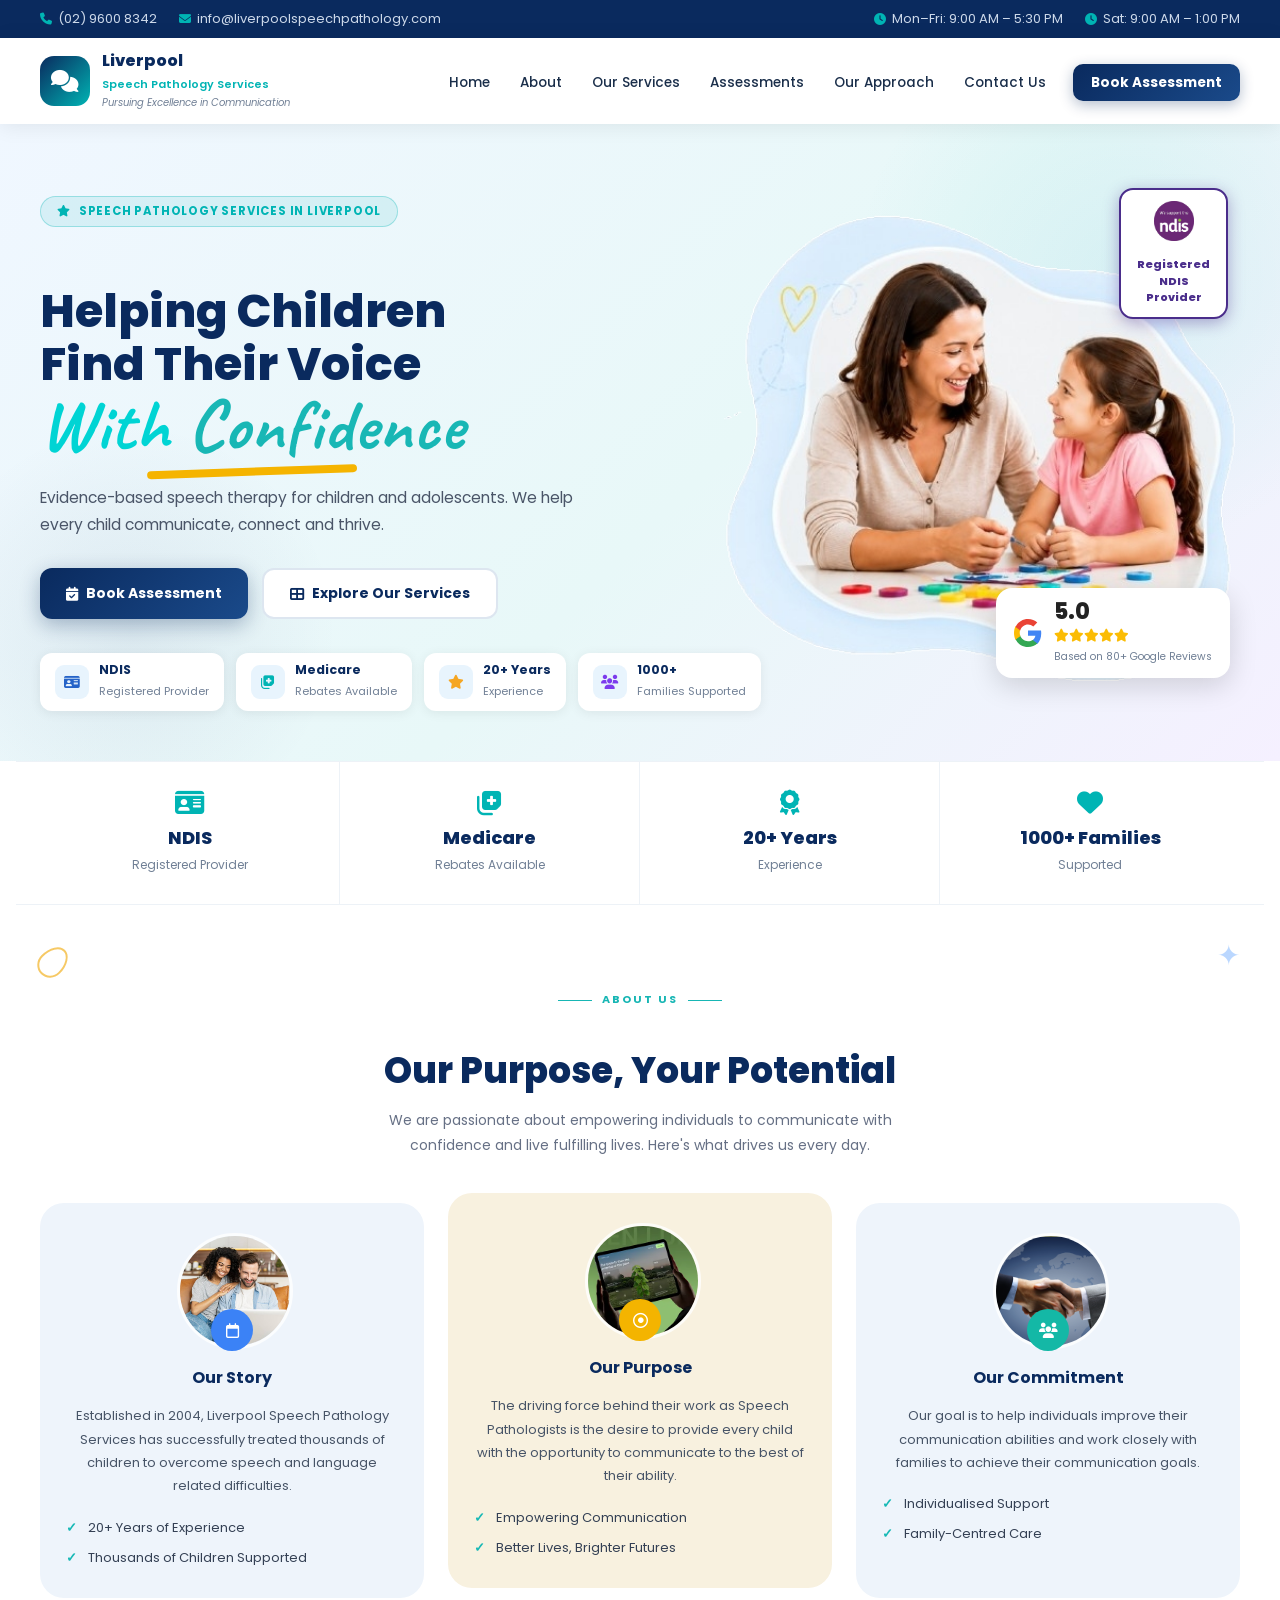
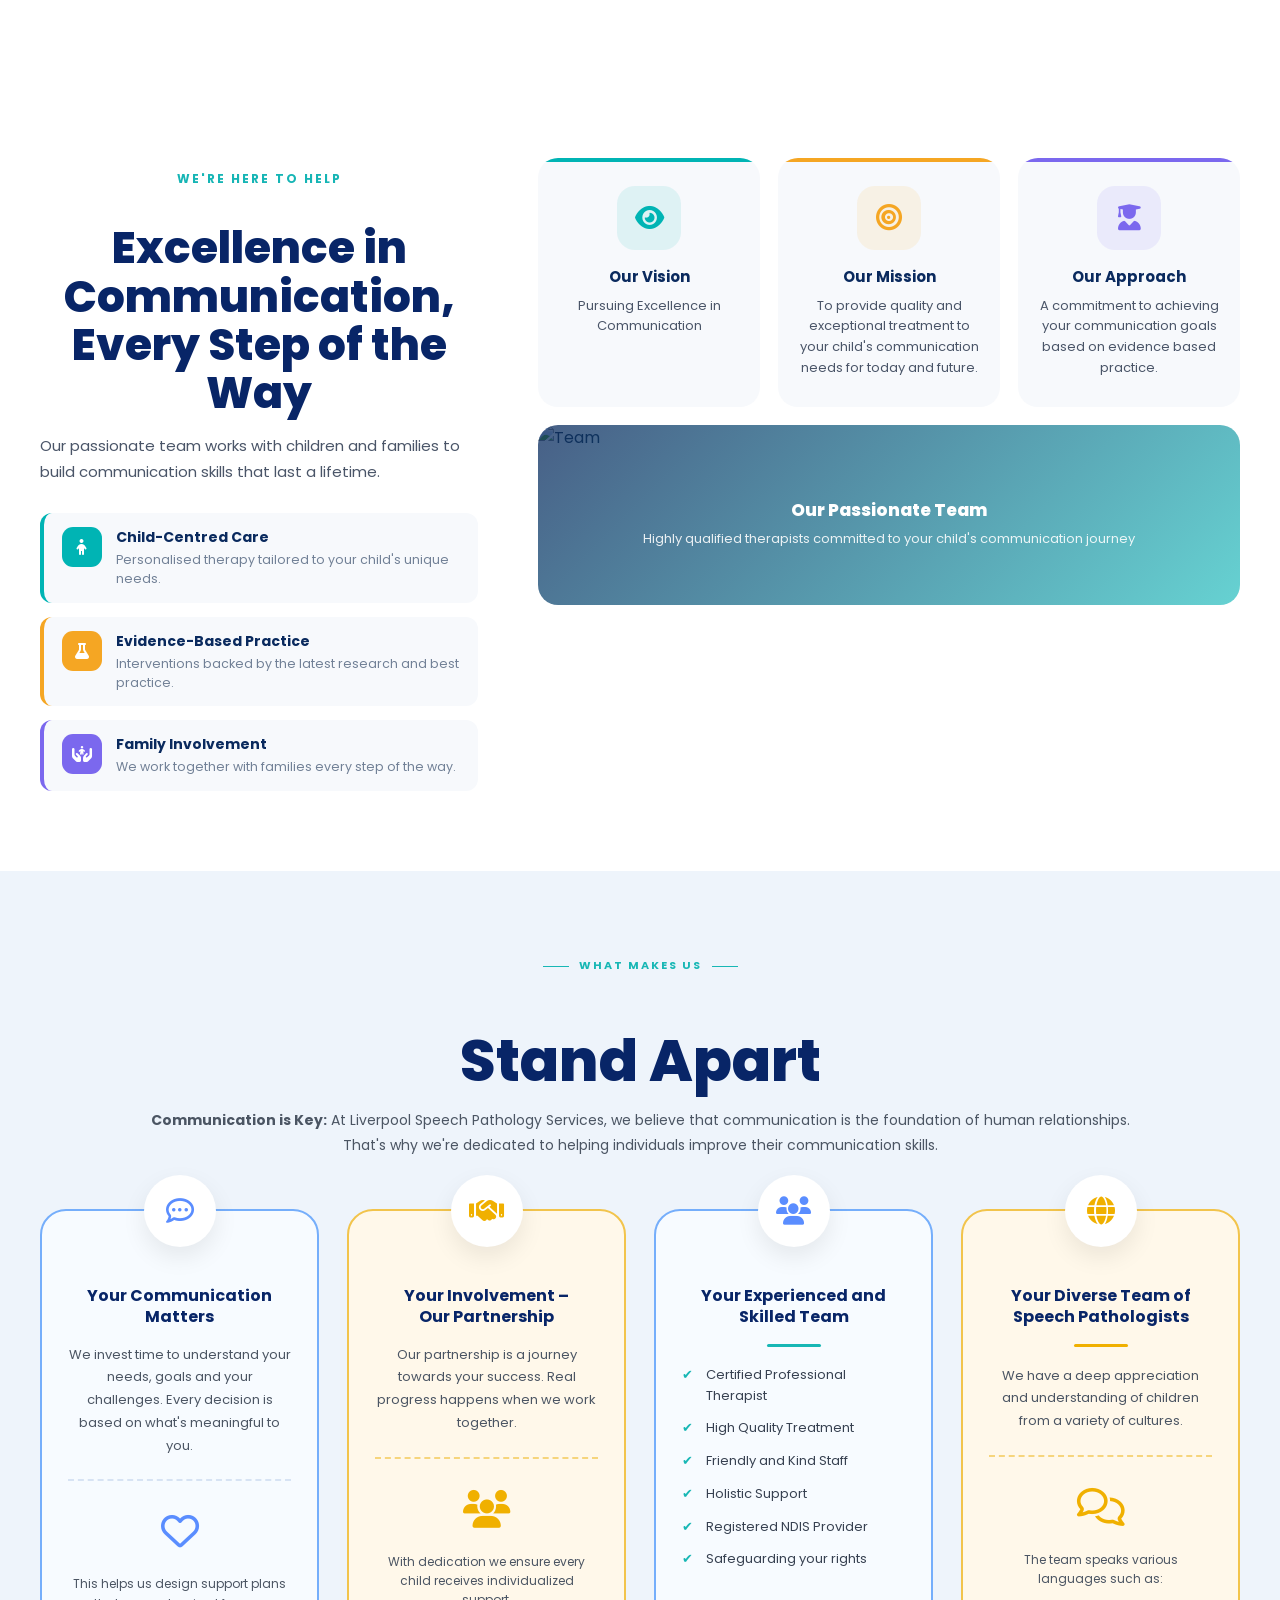
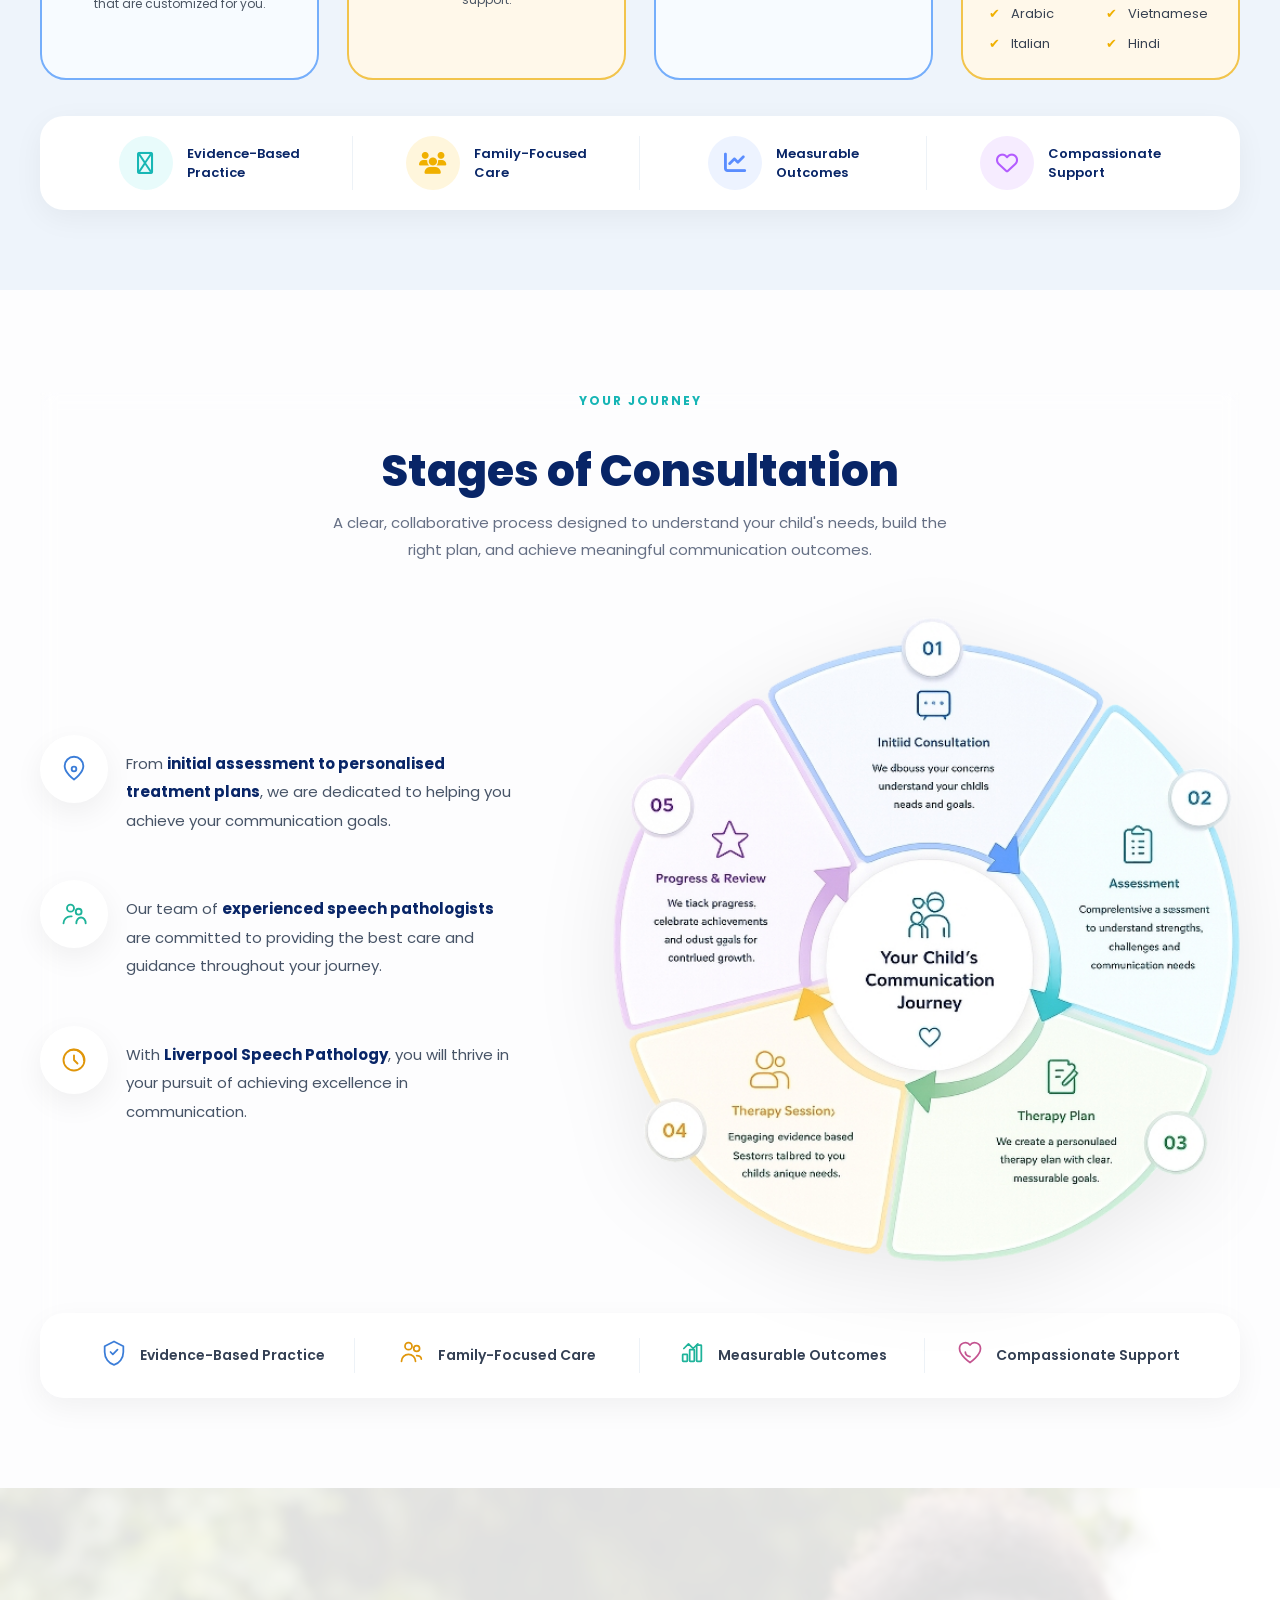
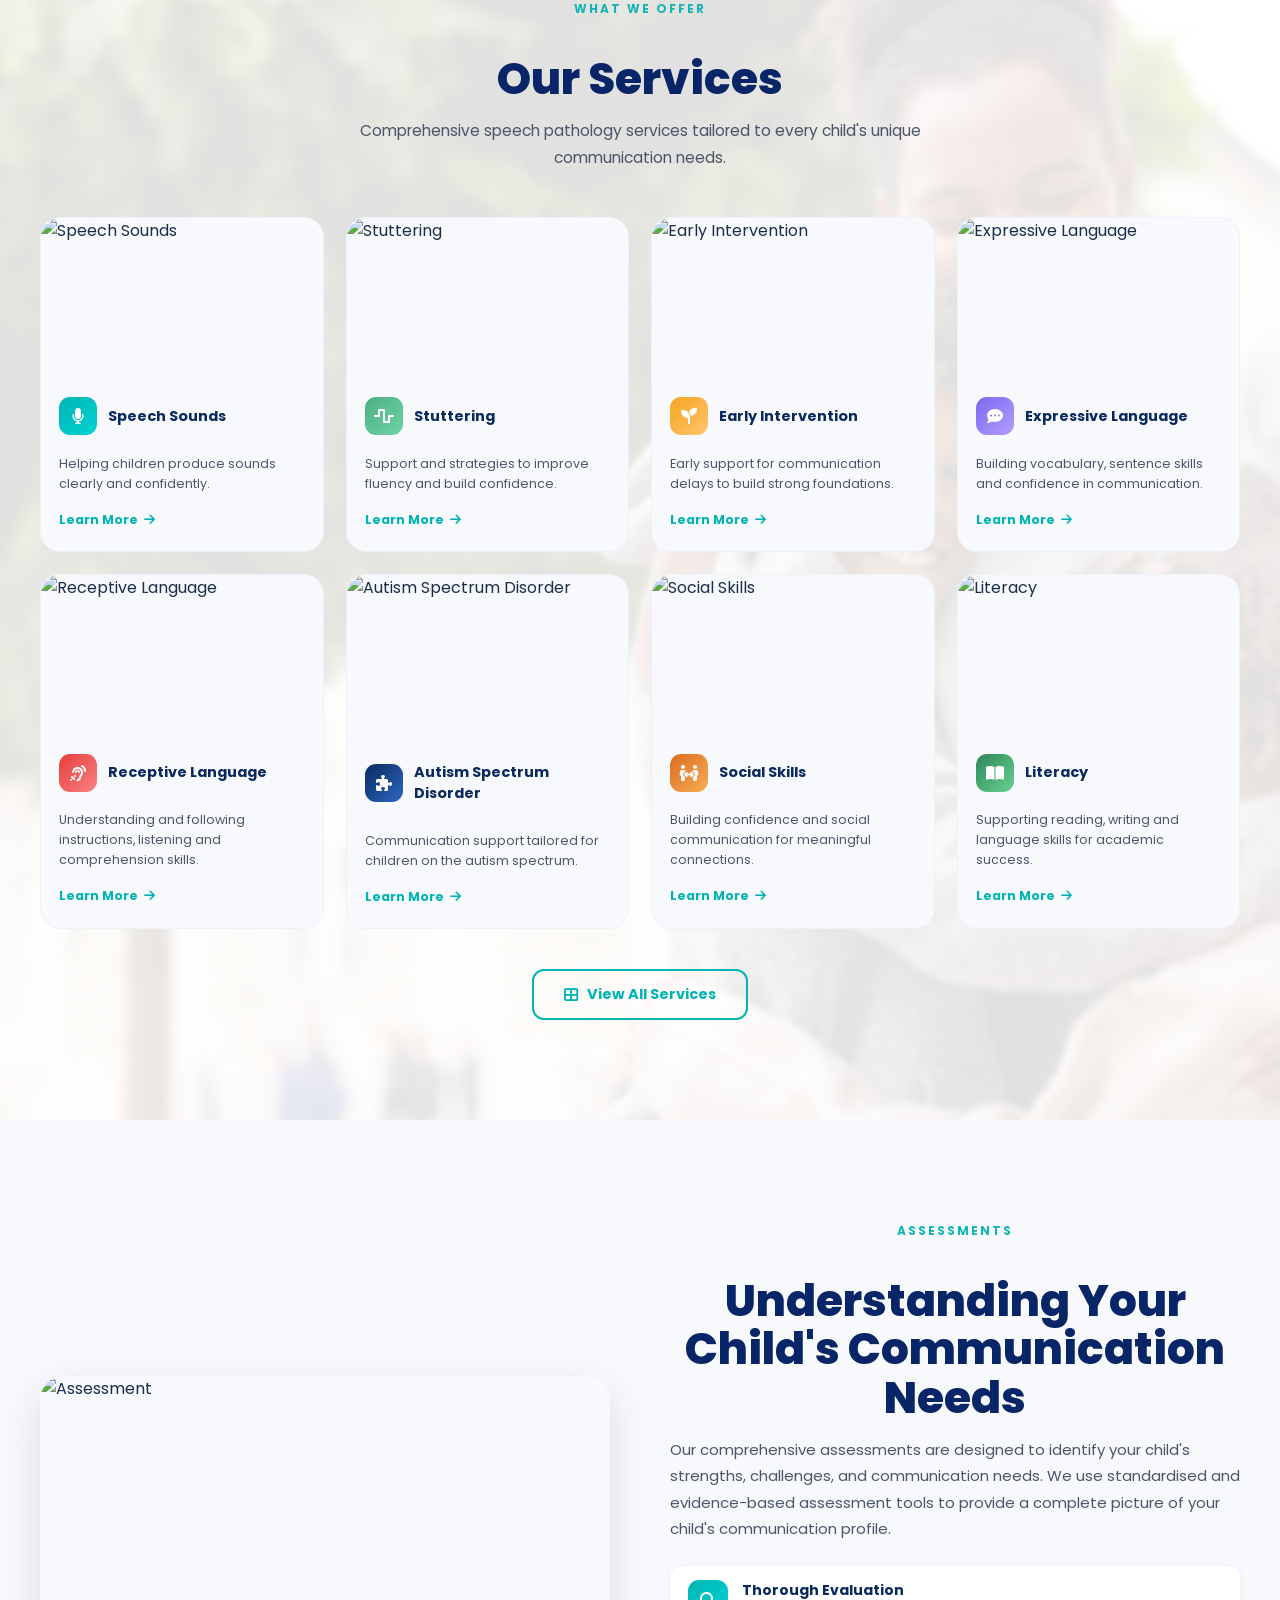
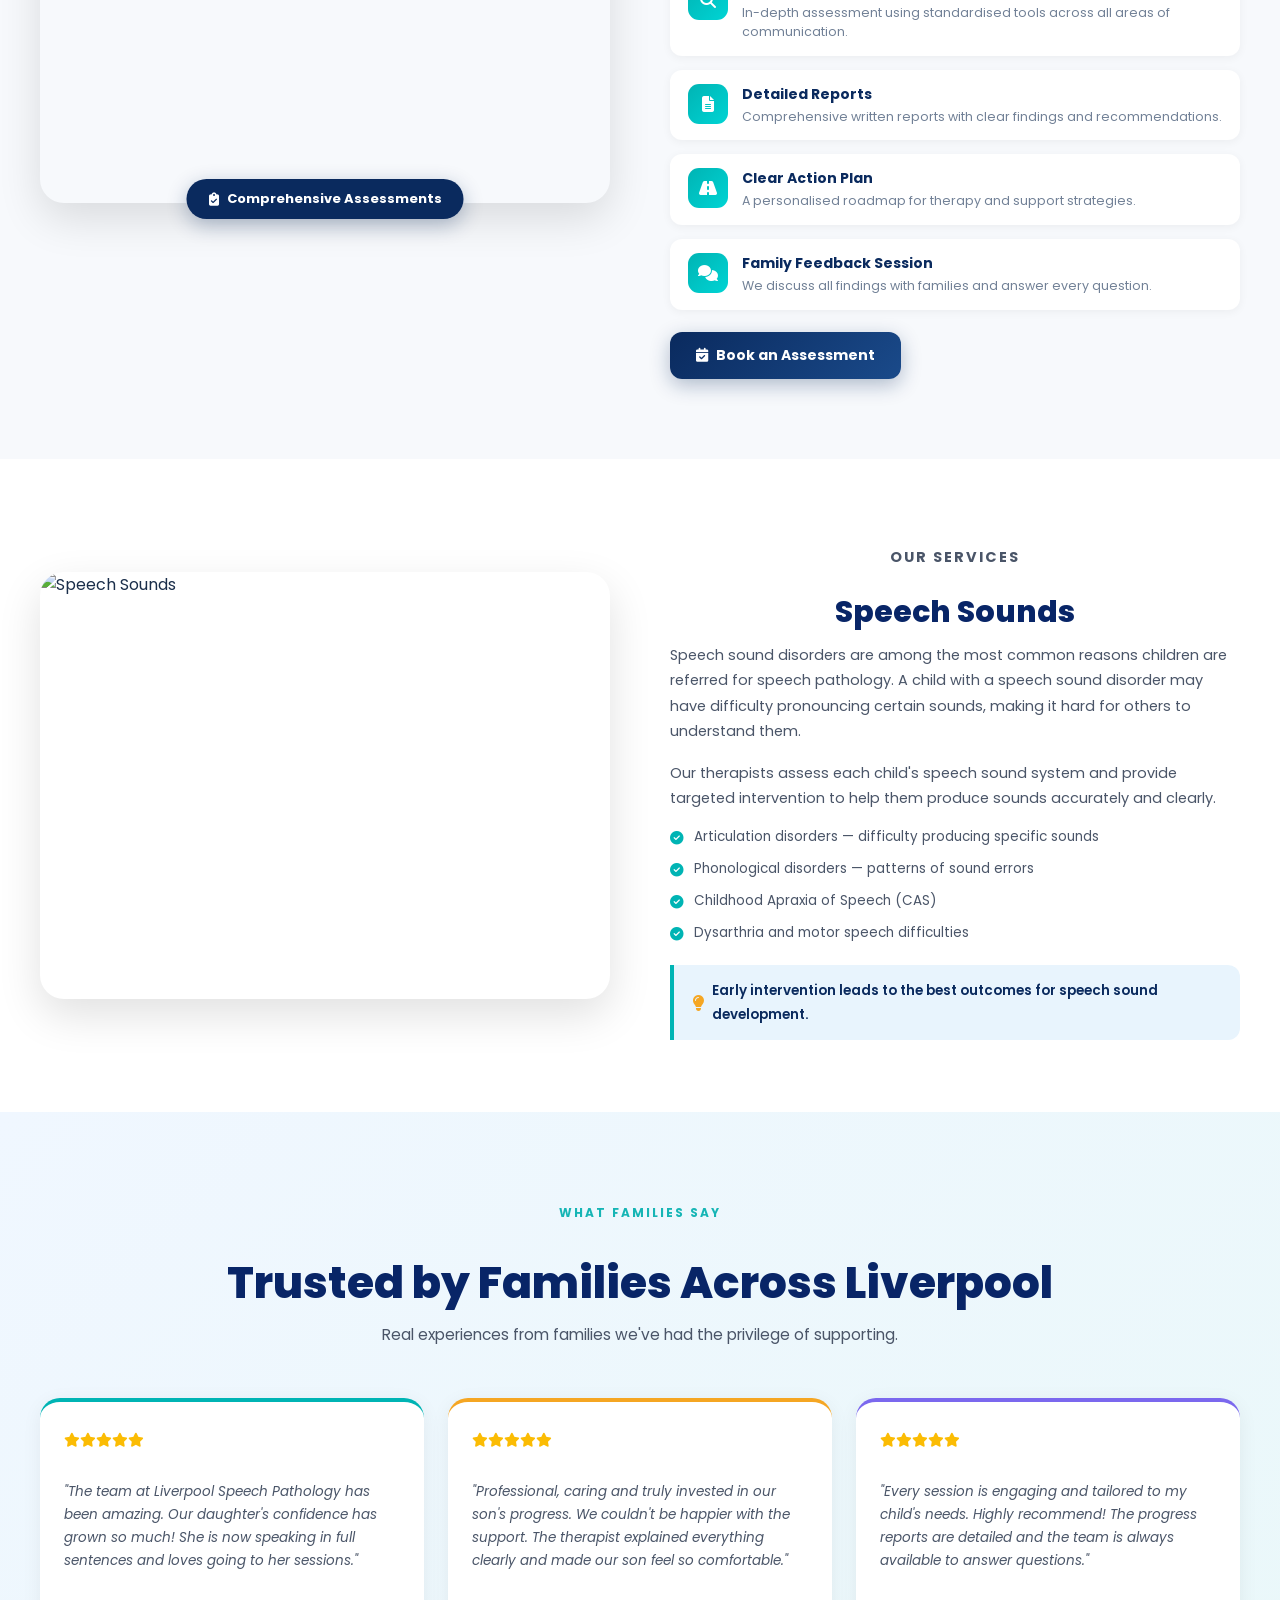
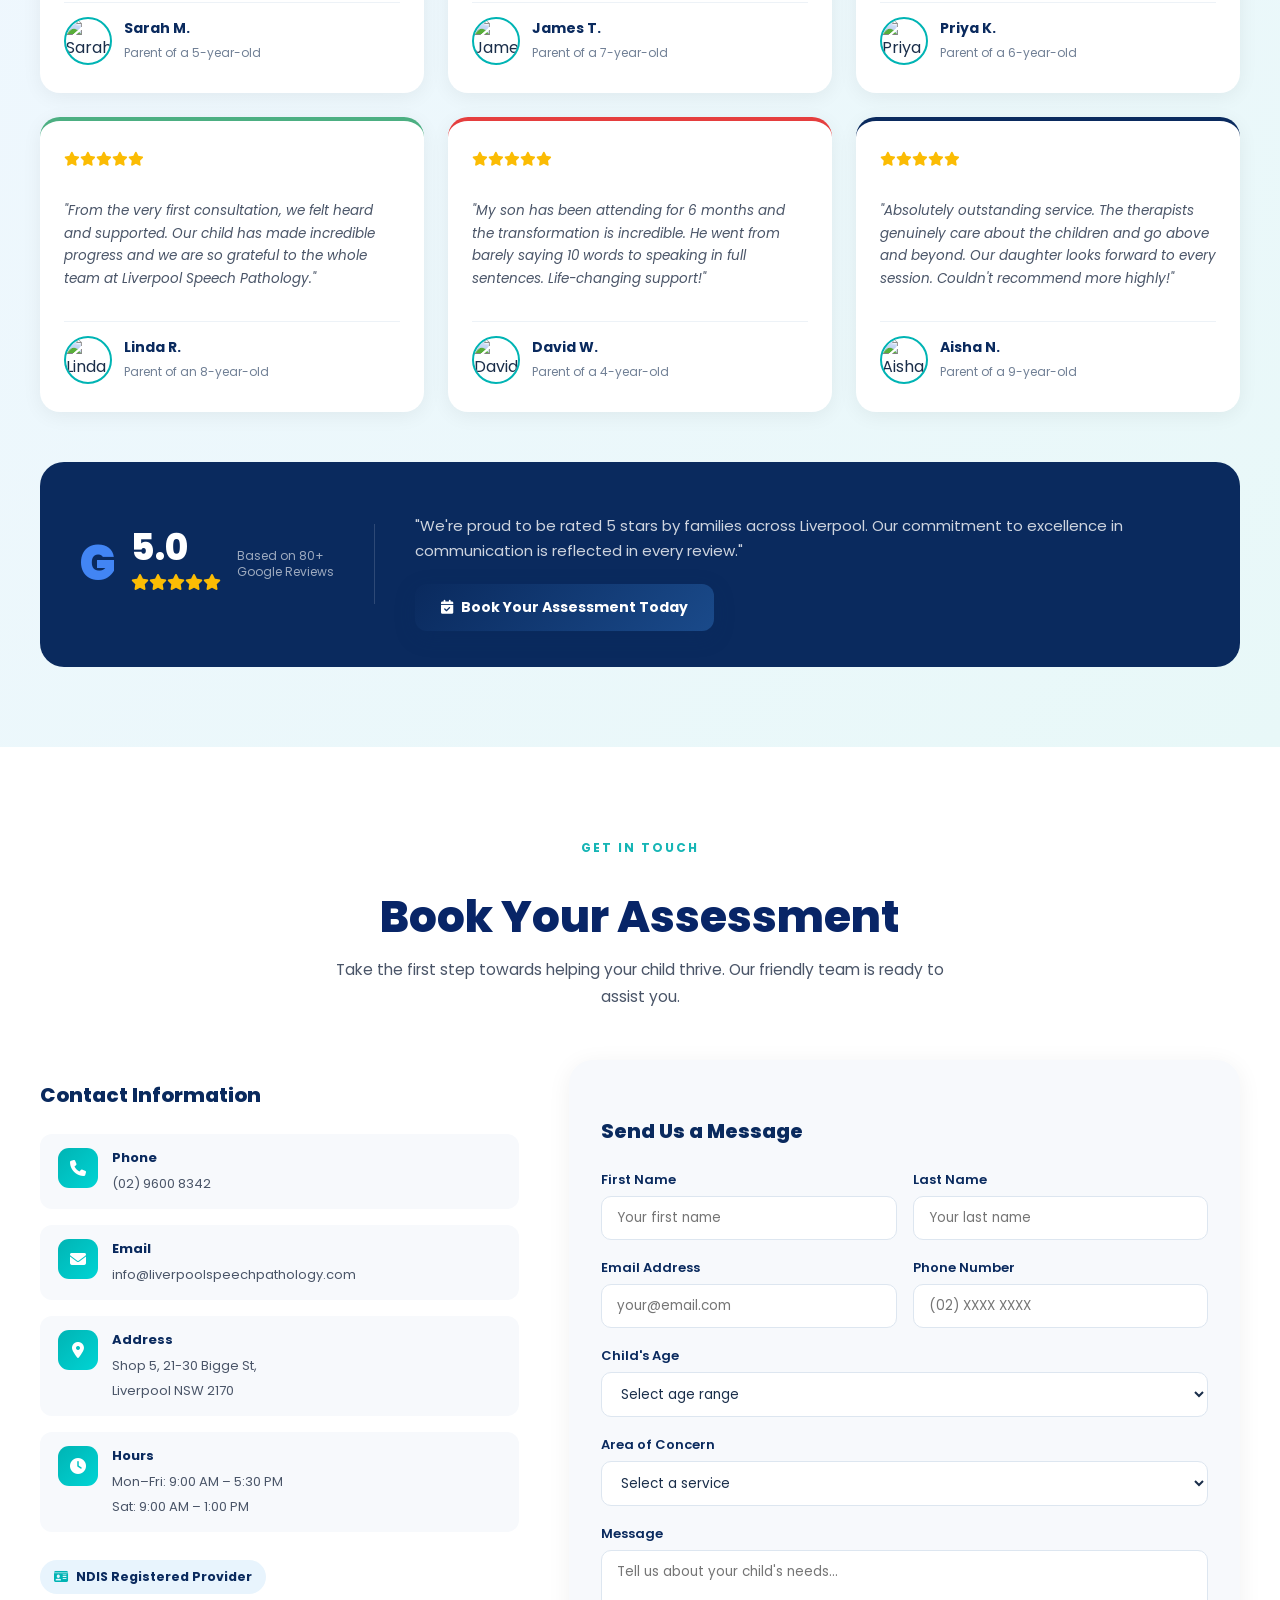
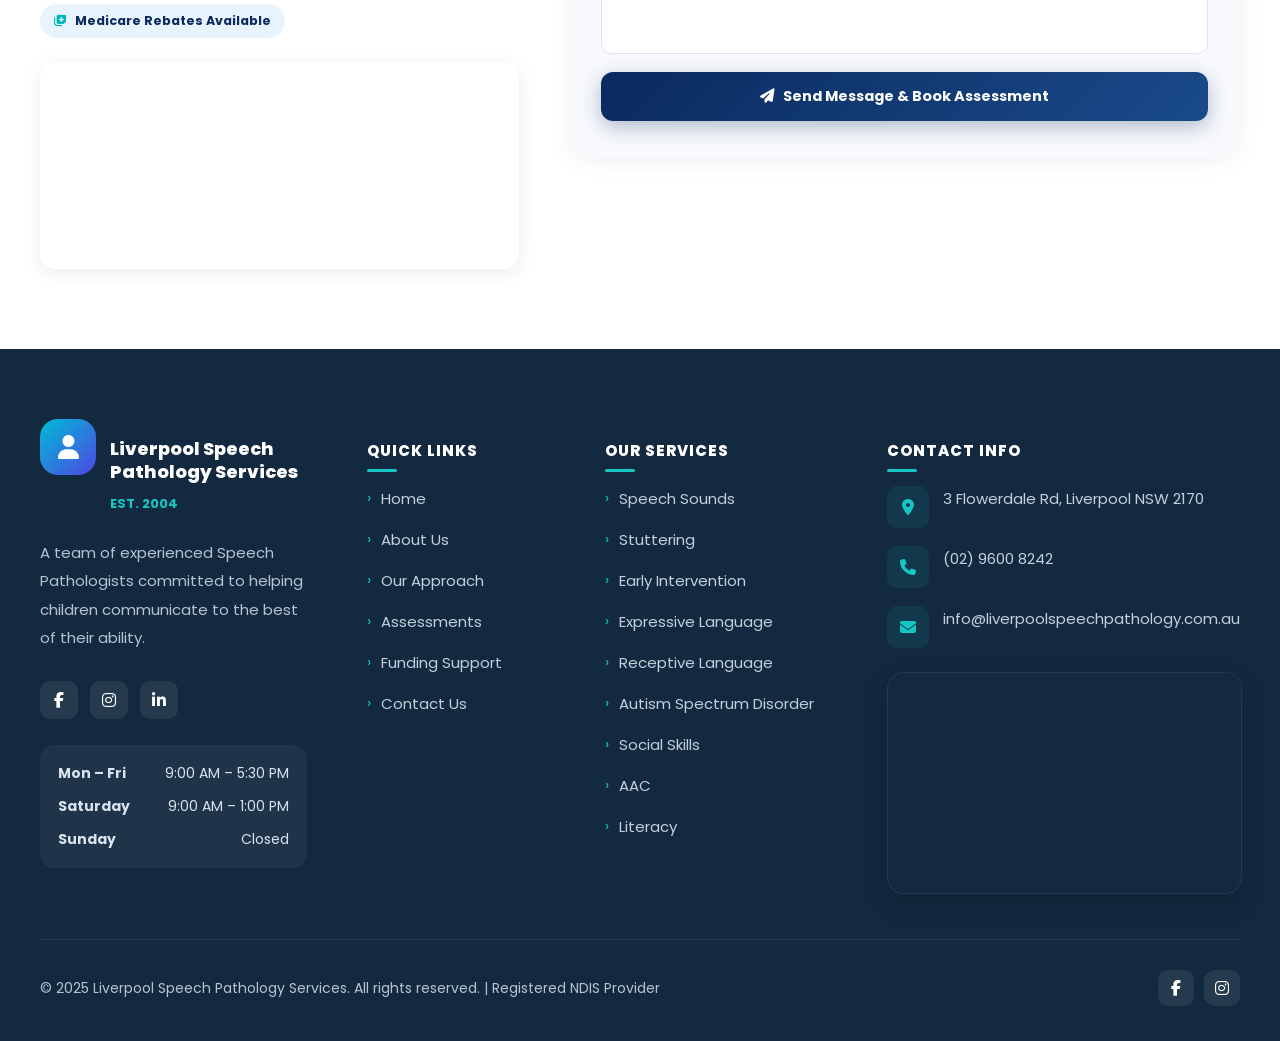
==== commit 497733f5: "Comment out service detail sections for stuttering, early intervention, expressive language, recepti" ====
--- a/index.html
+++ b/index.html
@@ -757,7 +757,7 @@
   </section>
 
   <!-- ═══════════════════════════ SERVICE DETAIL: STUTTERING ═══════════════════════════ -->
-  <section class="svc-detail even" id="stuttering">
+  <!-- <section class="svc-detail even" id="stuttering">
     <div class="container">
       <div class="svc-detail-grid reverse">
         <img src="https://images.unsplash.com/photo-1519340241574-2cec6aef0c01?w=700&q=80" alt="Stuttering" class="svc-detail-img"/>
@@ -777,10 +777,10 @@
         </div>
       </div>
     </div>
-  </section>
+  </section> -->
 
   <!-- ═══════════════════════════ SERVICE DETAIL: EARLY INTERVENTION ═══════════════════════════ -->
-  <section class="svc-detail odd" id="early-intervention">
+  <!-- <section class="svc-detail odd" id="early-intervention">
     <div class="container">
       <div class="svc-detail-grid">
         <img src="https://eastersealsar.com/wp-content/uploads/2024/09/copy-of-eosr4586_d21c147bc549e4286236e3f522e1fd85_2000.jpg" alt="Early Intervention" class="svc-detail-img"/>
@@ -801,11 +801,11 @@
       </div>
     </div>
 
-  </section>
+  </section> -->
 
 
   <!-- ═══════════════════════════ SERVICE DETAIL: EXPRESSIVE LANGUAGE ═══════════════════════════ -->
-  <section class="svc-detail even" id="expressive-language">
+  <!-- <section class="svc-detail even" id="expressive-language">
     <div class="container">
       <div class="svc-detail-grid reverse">
         <img src="https://images.unsplash.com/photo-1542744173-8e7e53415bb0?w=500&q=80" alt="Expressive Language" class="svc-detail-img"/>
@@ -825,10 +825,10 @@
         </div>
       </div>
     </div>
-  </section>
+  </section> -->
 
   <!-- ═══════════════════════════ SERVICE DETAIL: RECEPTIVE LANGUAGE ═══════════════════════════ -->
-  <section class="svc-detail odd" id="receptive-language">
+  <!-- <section class="svc-detail odd" id="receptive-language">
     <div class="container">
       <div class="svc-detail-grid">
         <img src="https://images.unsplash.com/photo-1571019613454-1cb2f99b2d8b?w=700&q=80" alt="Receptive Language" class="svc-detail-img"/>
@@ -848,10 +848,10 @@
         </div>
       </div>
     </div>
-  </section>
+  </section> -->
 
   <!-- ═══════════════════════════ SERVICE DETAIL: AUTISM SPECTRUM DISORDER ═══════════════════════════ -->
-  <section class="svc-detail even" id="asd">
+  <!-- <section class="svc-detail even" id="asd">
     <div class="container">
       <div class="svc-detail-grid reverse">
         <img src="https://images.unsplash.com/photo-1581091226825-a6a2a5aee158?w=700&q=80" alt="Autism Spectrum Disorder" class="svc-detail-img"/>
@@ -871,10 +871,10 @@
         </div>
       </div>
     </div>
-  </section>
+  </section> -->
 
   <!-- ═══════════════════════════ SERVICE DETAIL: SOCIAL SKILLS ═══════════════════════════ -->
-  <section class="svc-detail odd" id="social-skills">
+  <!-- <section class="svc-detail odd" id="social-skills">
     <div class="container">
       <div class="svc-detail-grid">
         <img src="https://images.unsplash.com/photo-1529156069898-49953e39b3ac?w=700&q=80" alt="Social Skills" class="svc-detail-img"/>
@@ -894,10 +894,10 @@
         </div>
       </div>
     </div>
-  </section>
+  </section> -->
 
   <!-- ═══════════════════════════ SERVICE DETAIL: AAC ═══════════════════════════ -->
-  <section class="svc-detail even" id="aac">
+  <!-- <section class="svc-detail even" id="aac">
     <div class="container">
       <div class="svc-detail-grid reverse">
         <img src="https://images.unsplash.com/photo-1531746790731-6c087fecd65a?w=700&q=80" alt="AAC" class="svc-detail-img"/>
@@ -917,10 +917,10 @@
         </div>
       </div>
     </div>
-  </section>
+  </section> -->
 
   <!-- ═══════════════════════════ SERVICE DETAIL: LITERACY ═══════════════════════════ -->
-  <section class="svc-detail odd" id="literacy">
+  <!-- <section class="svc-detail odd" id="literacy">
     <div class="container">
       <div class="svc-detail-grid">
         <img src="https://images.unsplash.com/photo-1456513080510-7bf3a84b82f8?w=700&q=80" alt="Literacy" class="svc-detail-img"/>
@@ -940,7 +940,7 @@
         </div>
       </div>
     </div>
-  </section>
+  </section> -->
 
   <!-- ═══════════════════════════ TESTIMONIALS ═══════════════════════════ -->
   <section class="testimonials" id="testimonials">
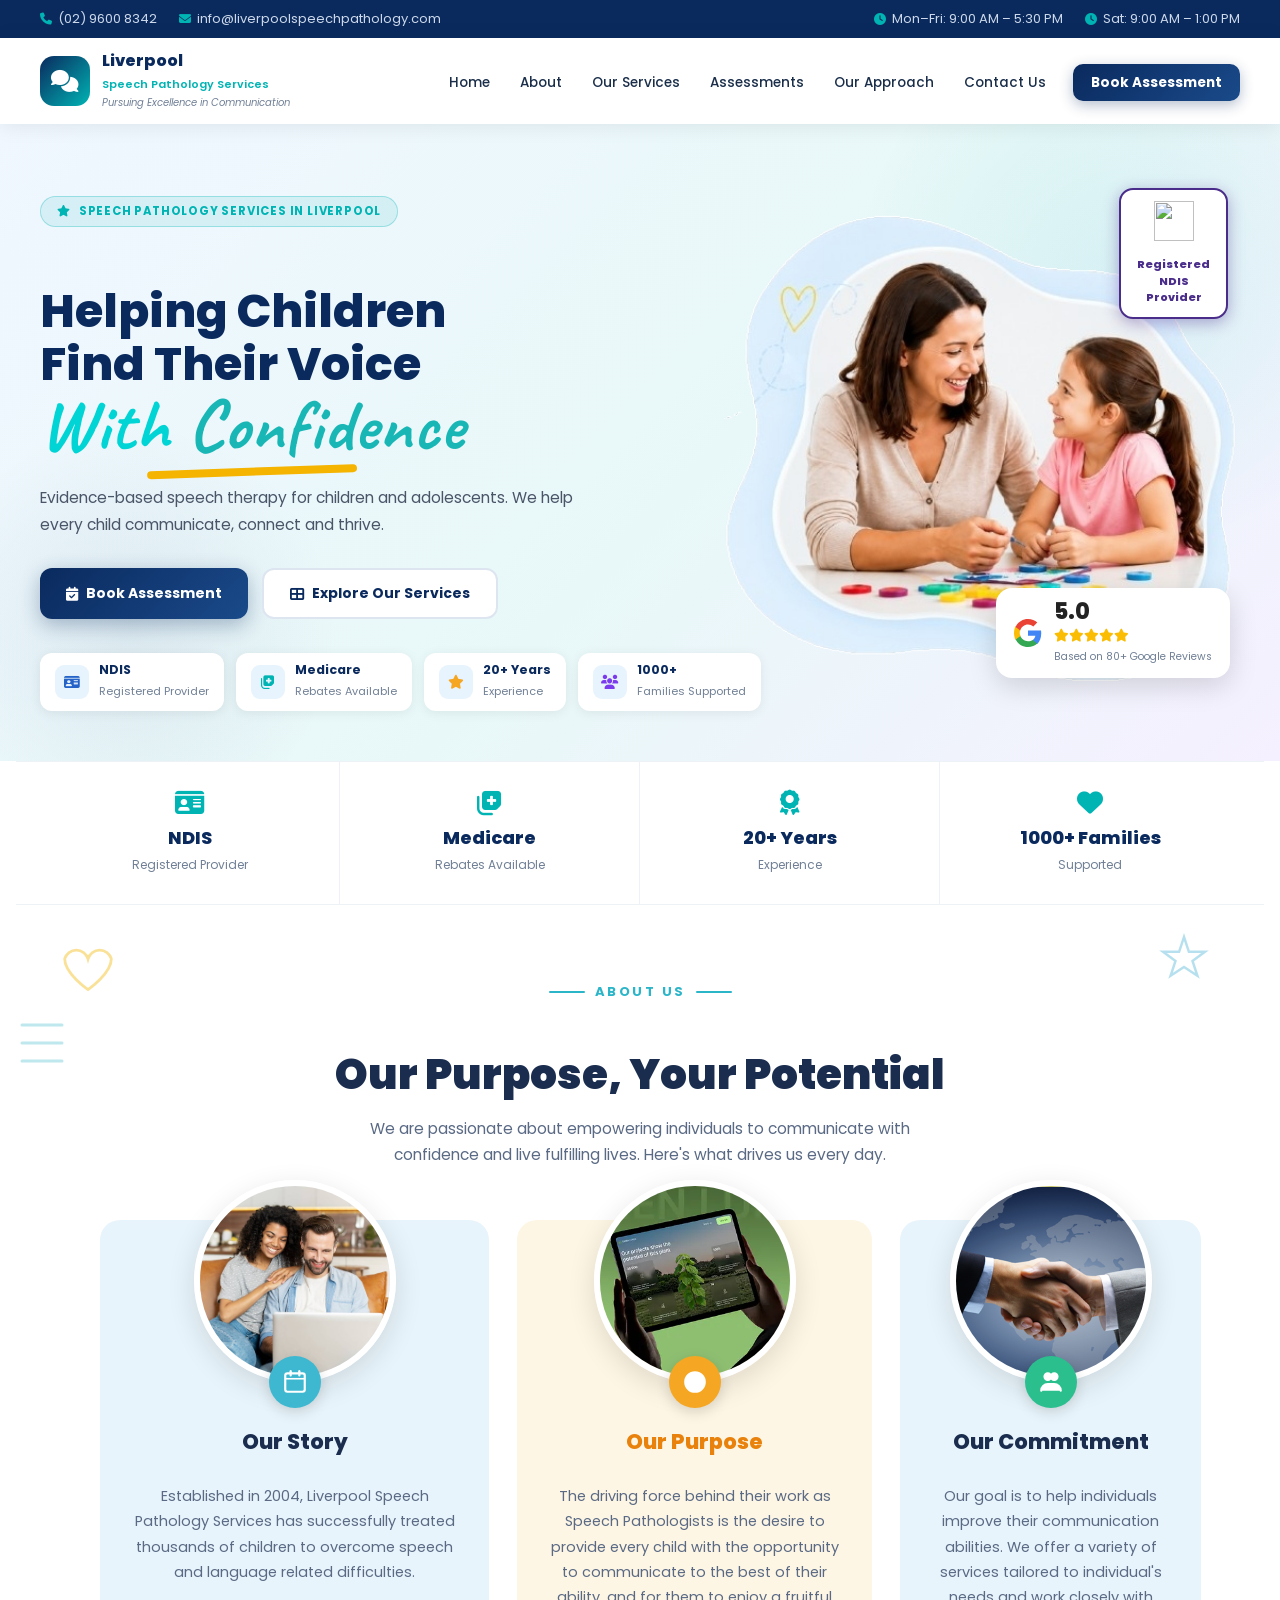
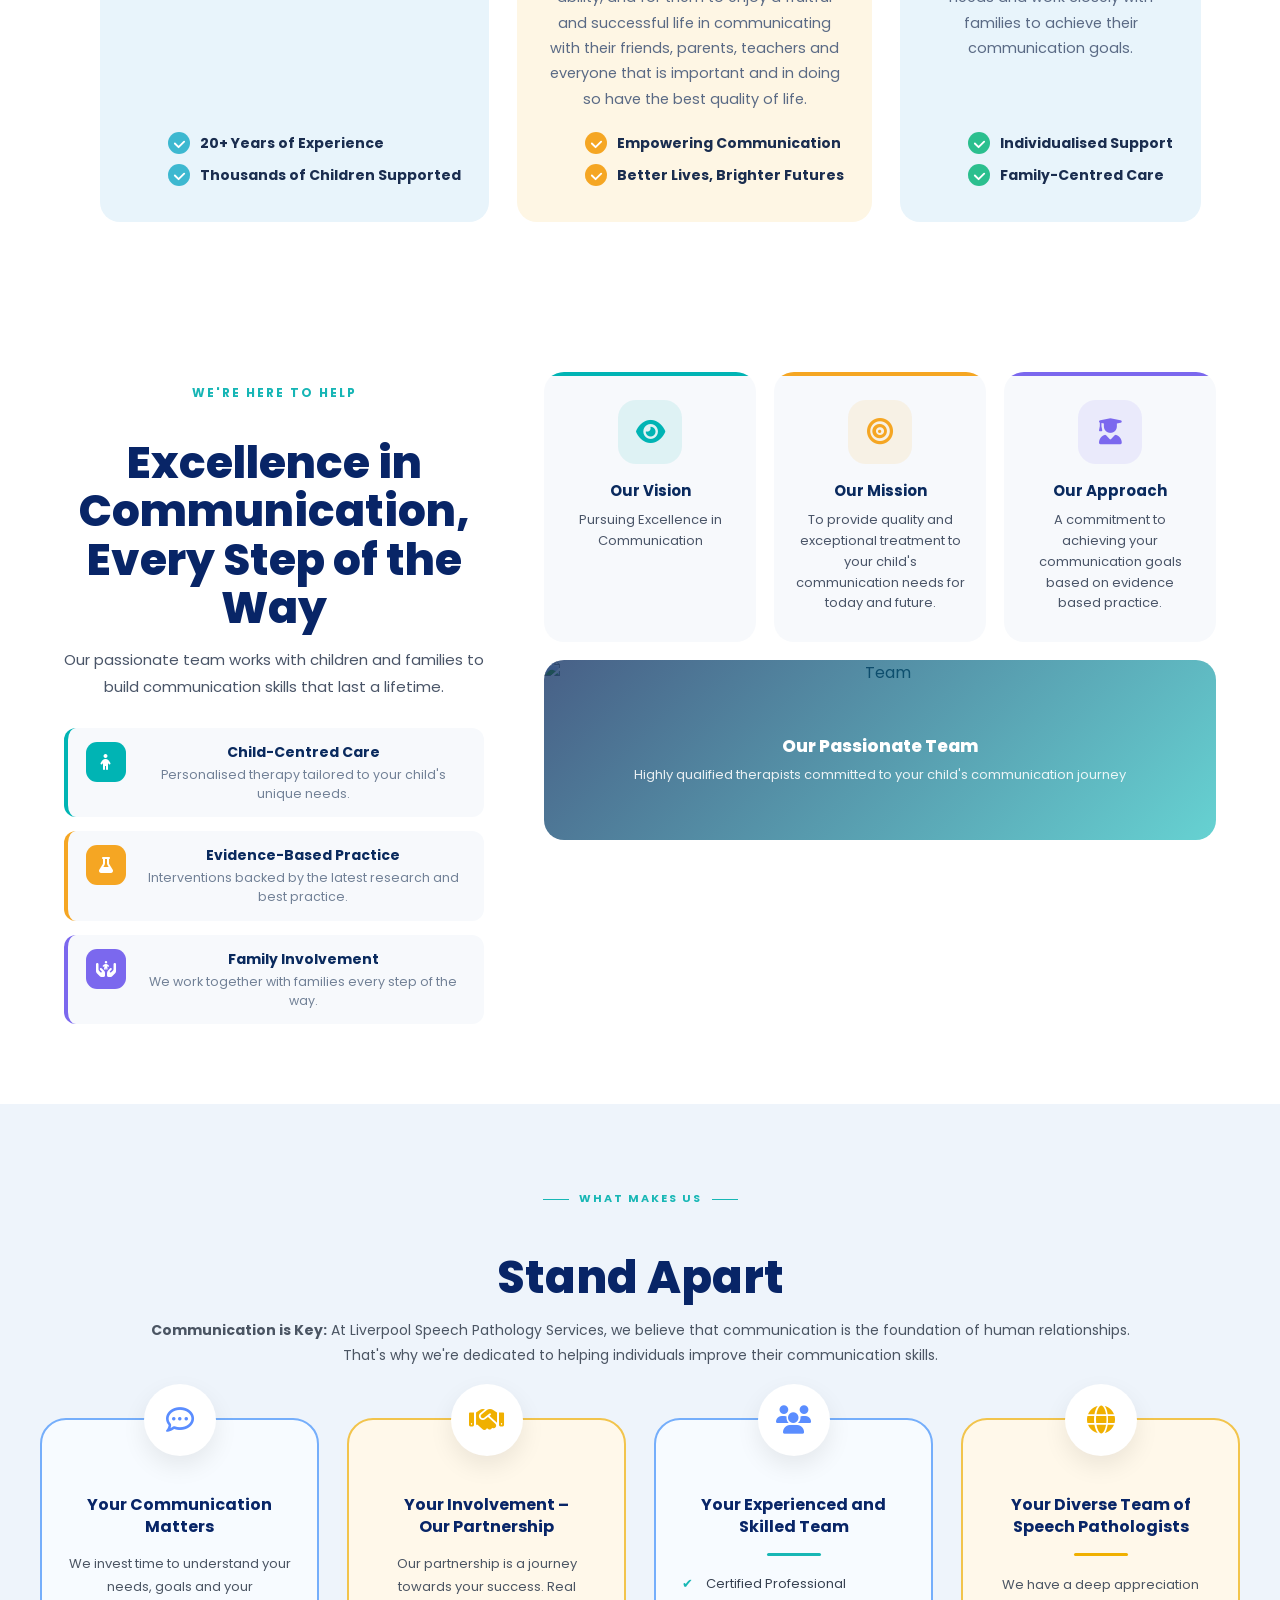
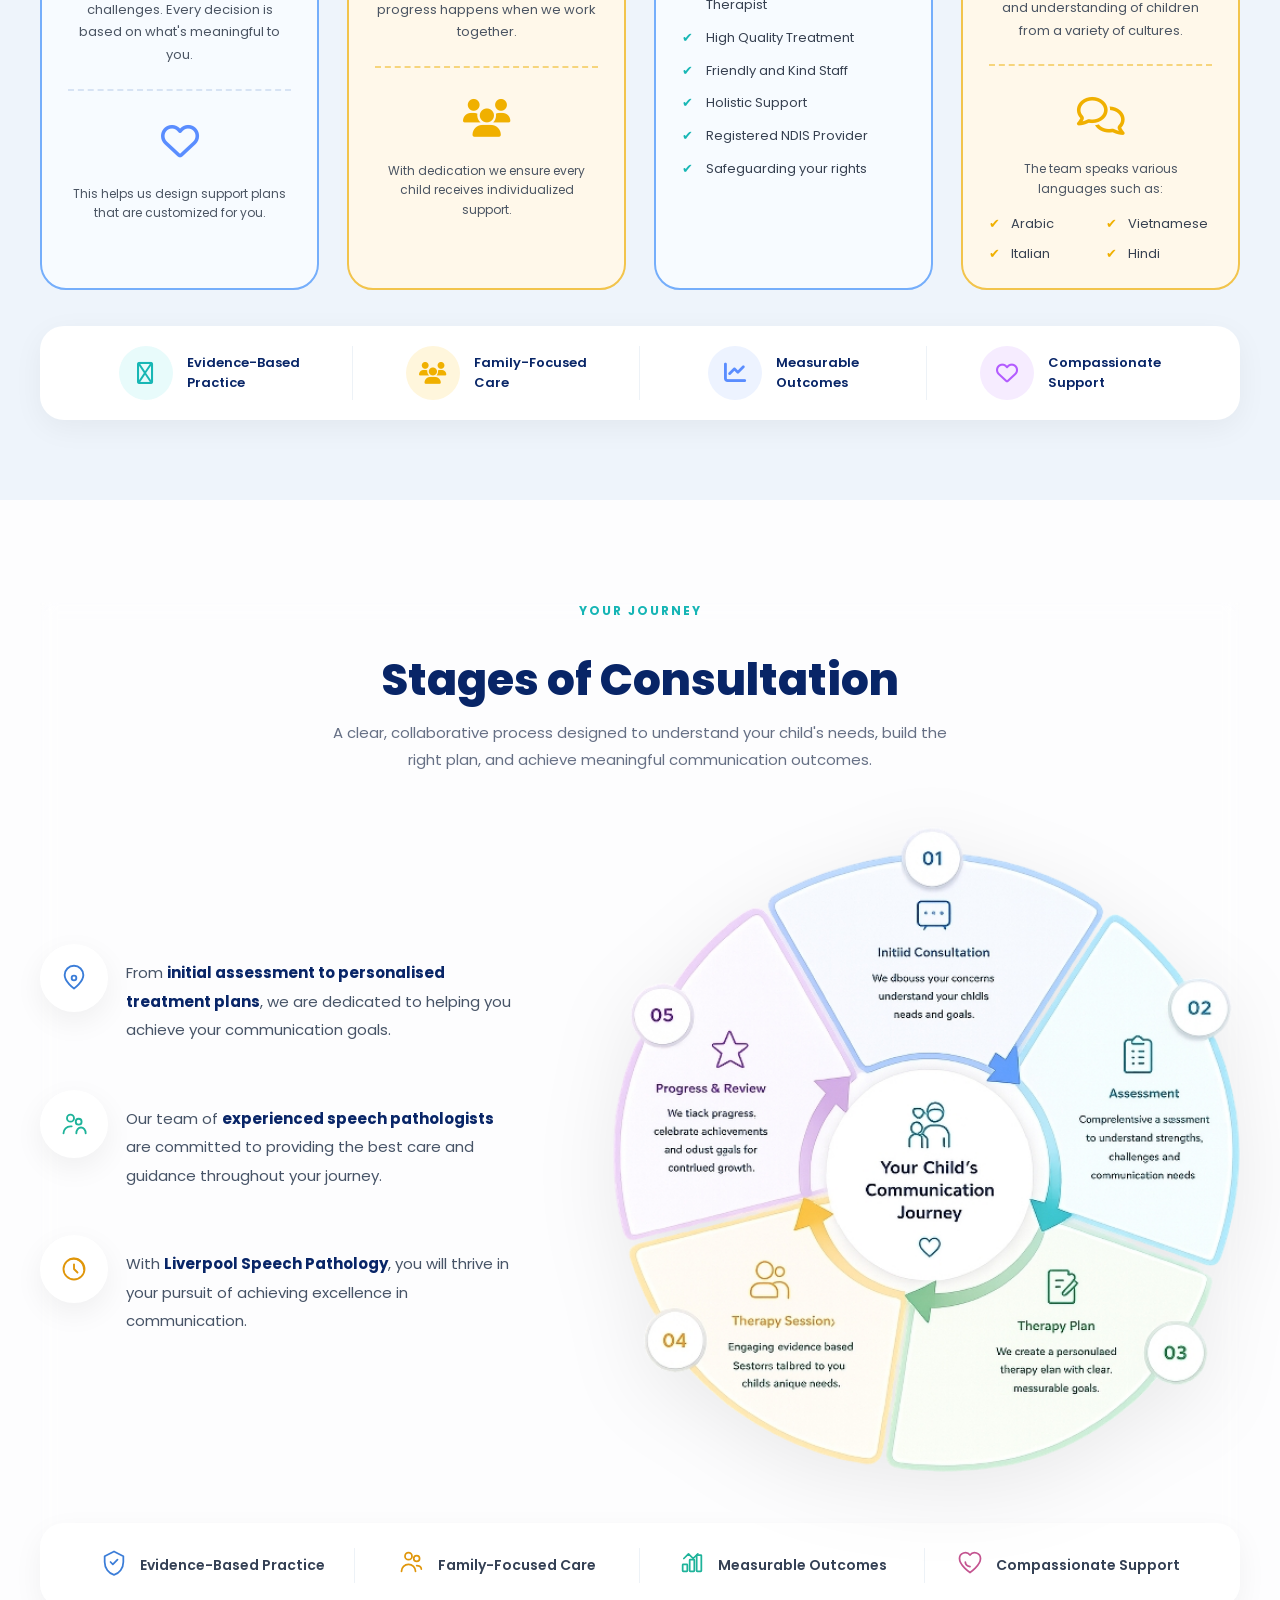
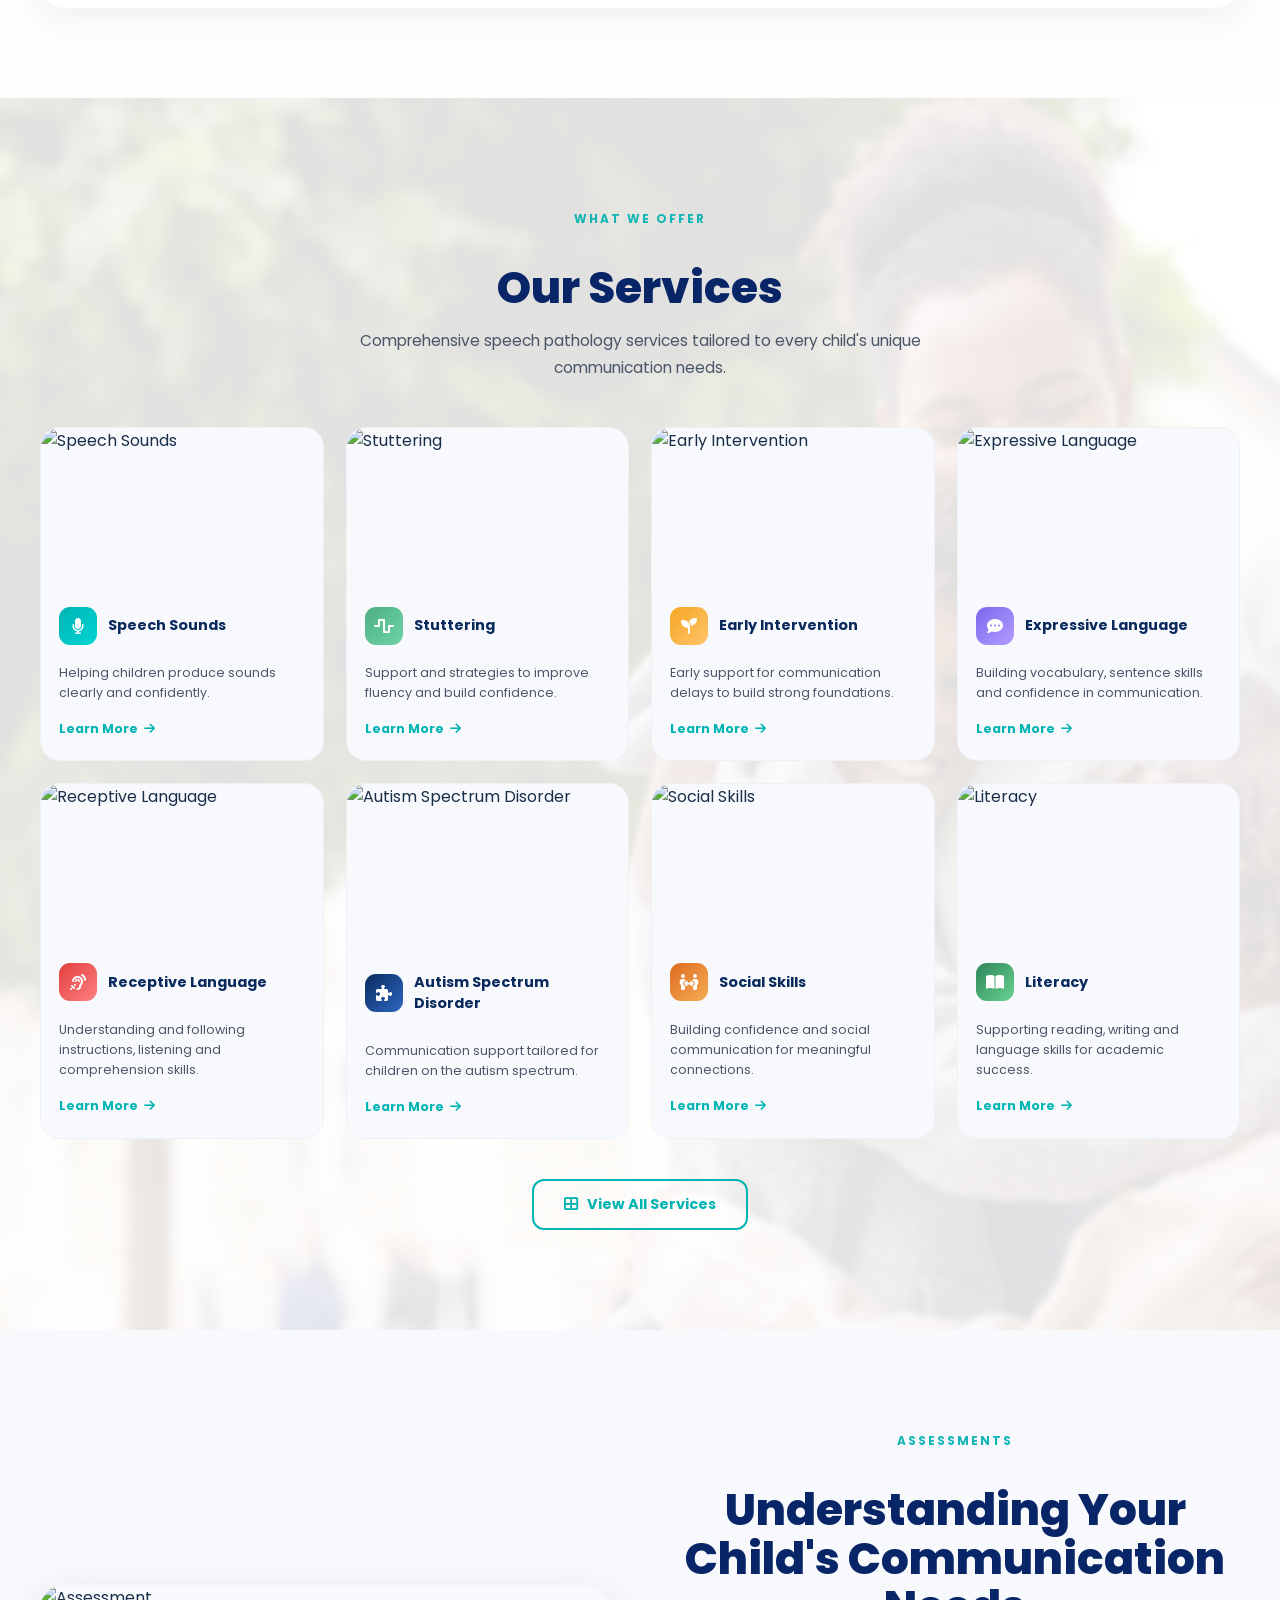
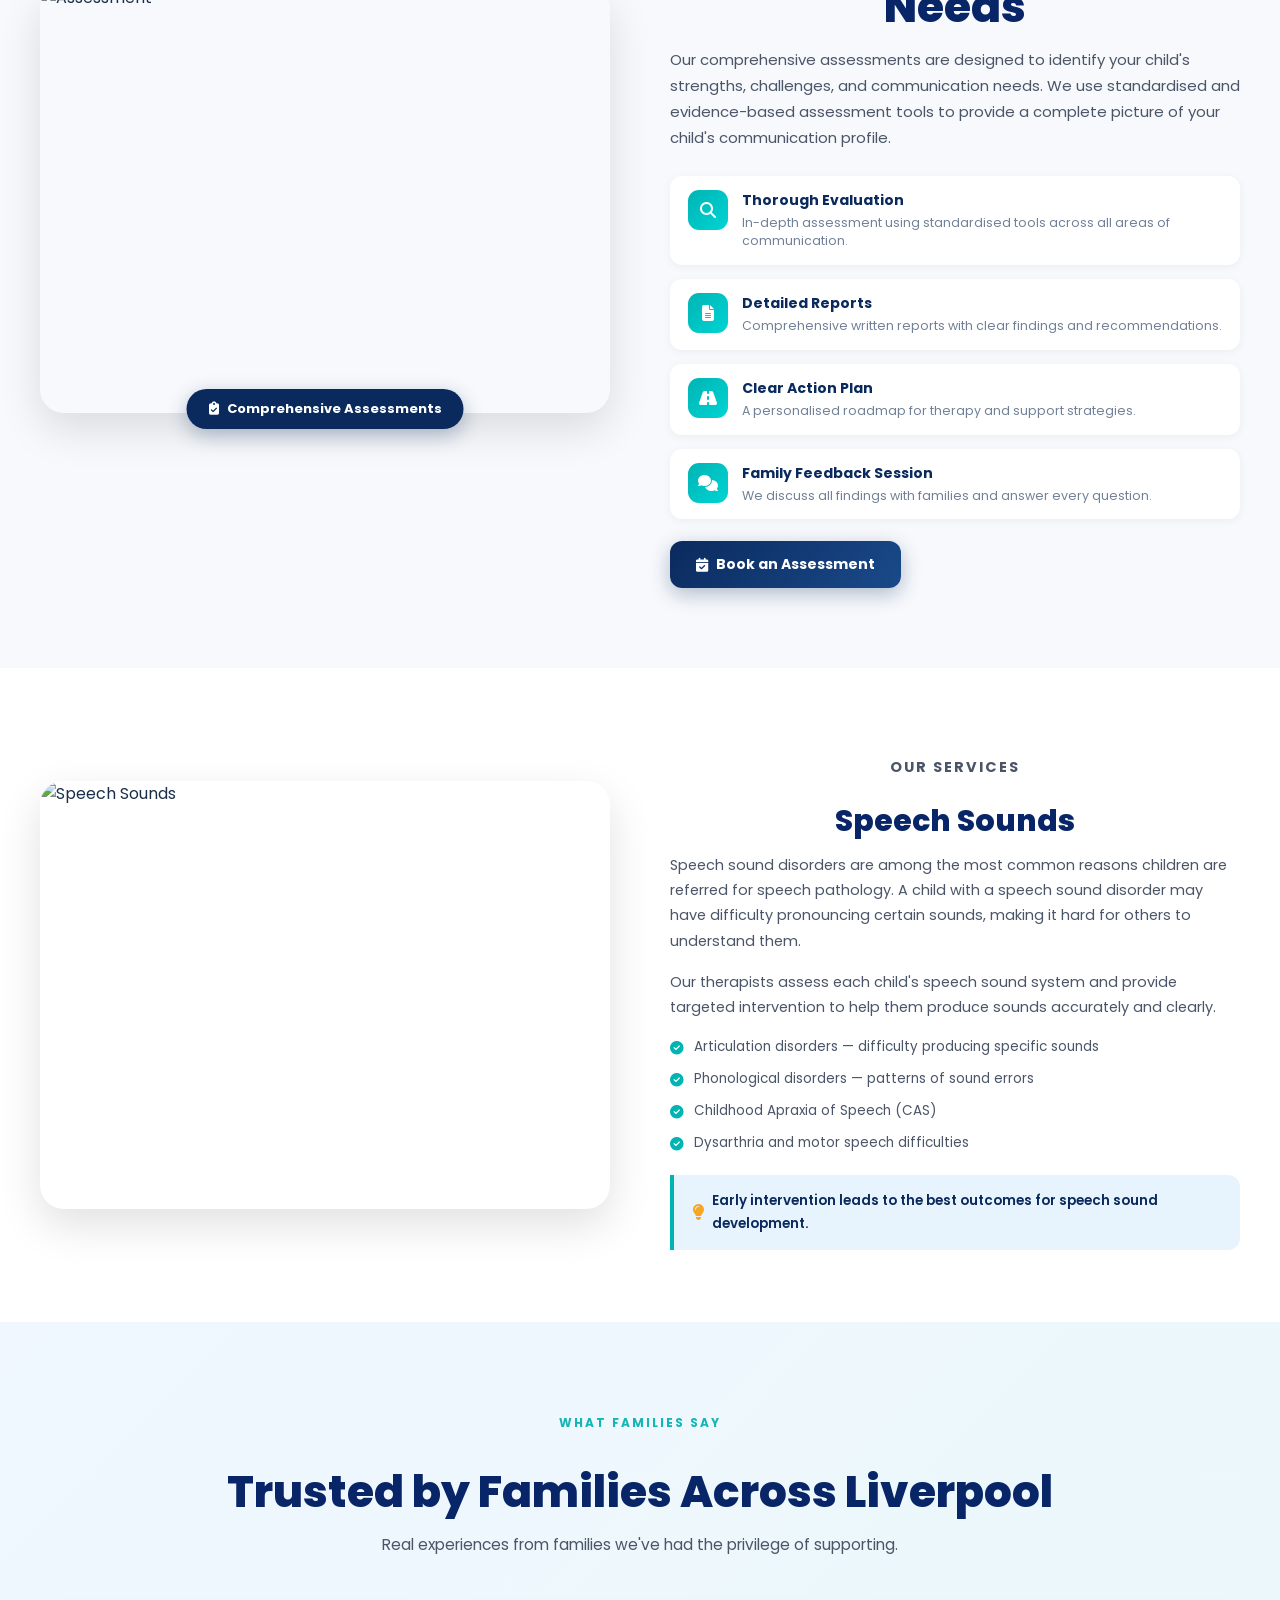
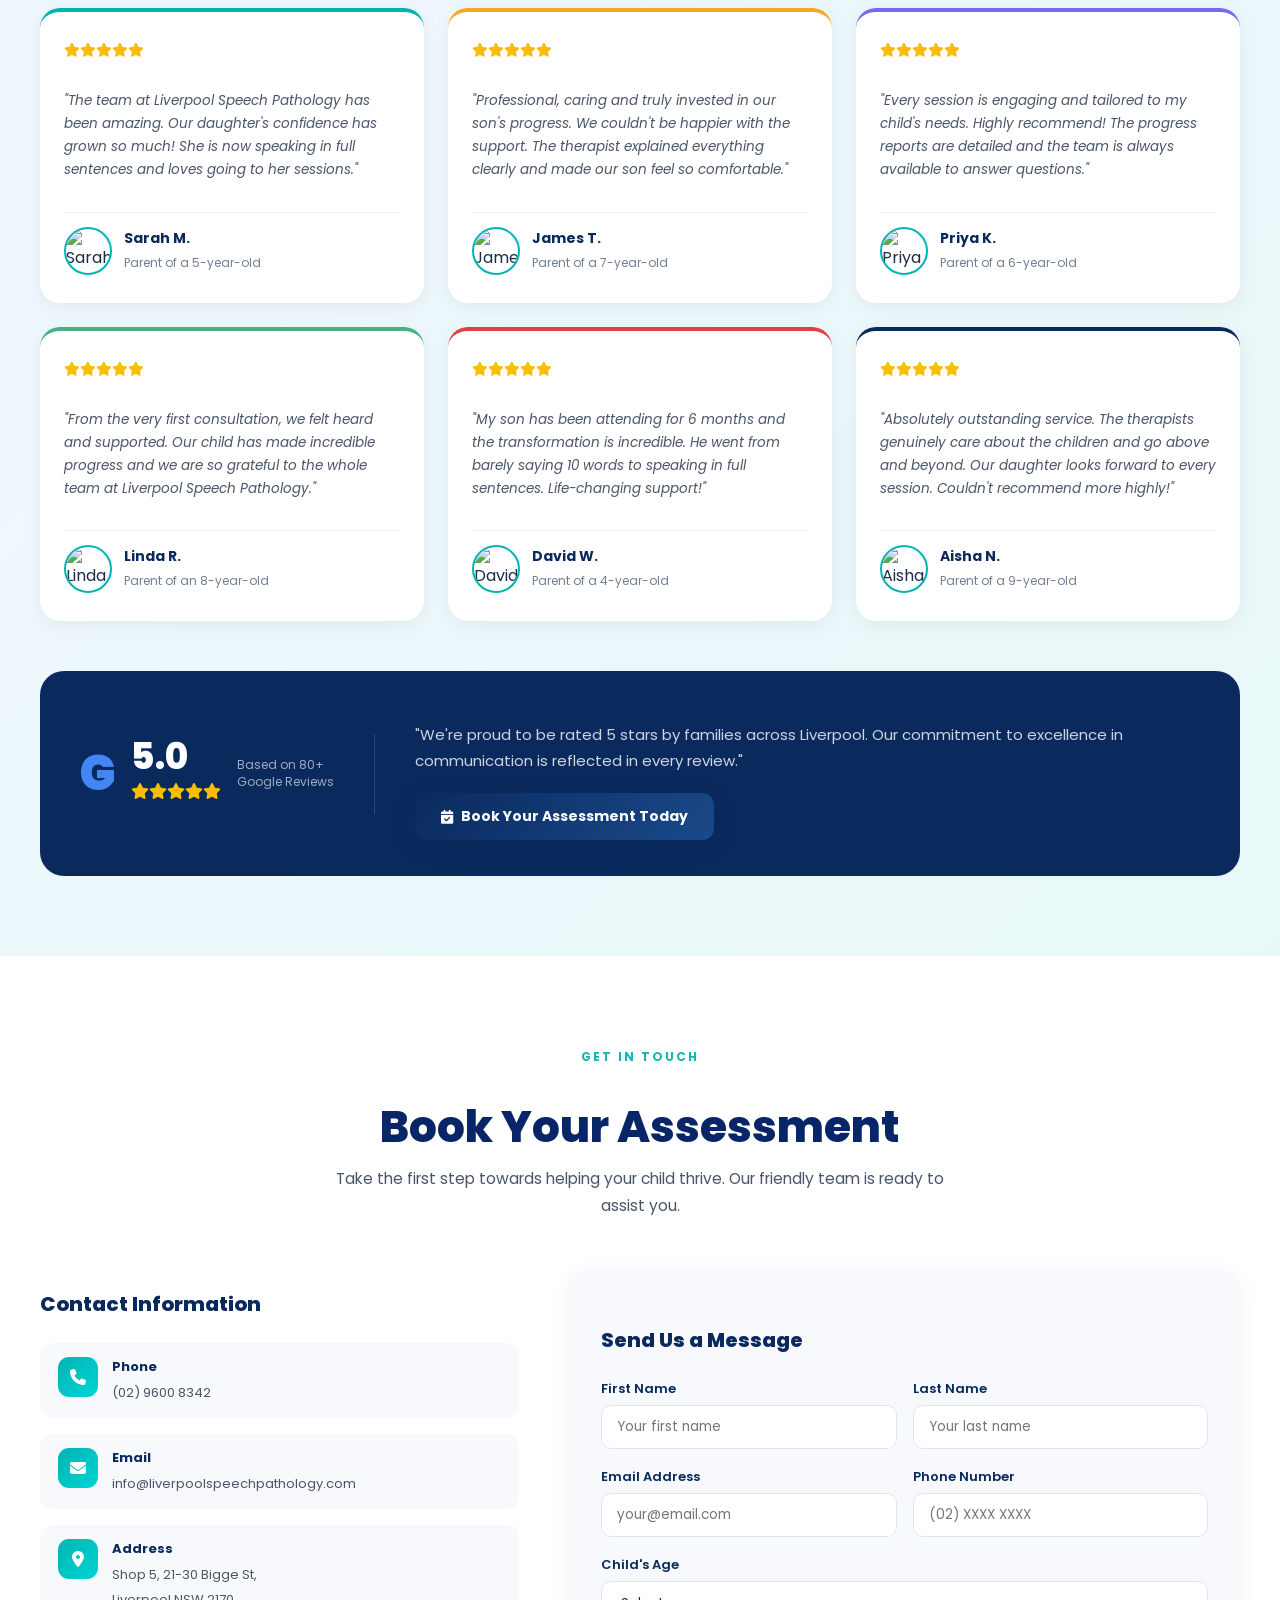
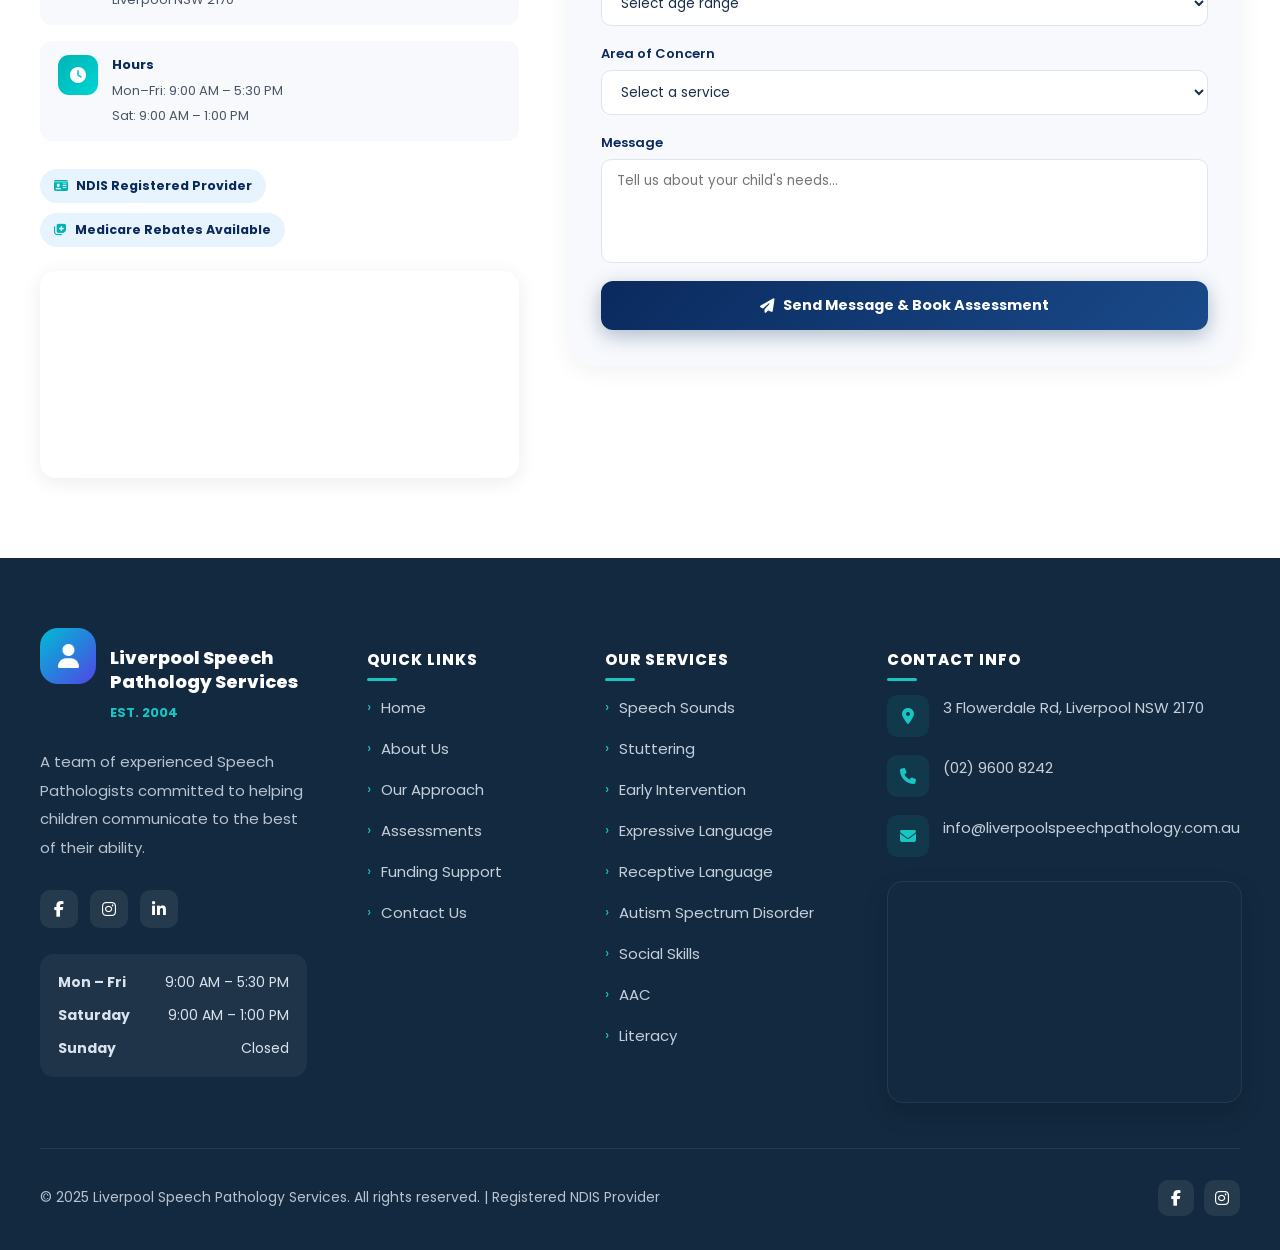
==== commit 6fe3be2e: "Add About Us section with purpose cards and update styles" ====
--- a/index.html
+++ b/index.html
@@ -73,7 +73,7 @@
       </div>
       <div class="hero-right">
         <div class="ndis-badge">
-          <img src="images/ndis_logo.png" alt="">
+          <img src="images/ndis_logo1.png" alt="">
           Registered<br>NDIS<br>Provider
         </div>
         <img src="images/heroImg5.png" alt="Speech Therapy Session" class="hero-img"/>
@@ -103,127 +103,146 @@
     </div>
   </div>
 
-  <!-- ═══════════════════════════ ABOUT / EXCELLENCE ═══════════════════════════ -->
   <!-- ═════════════════════ ABOUT SECTION ═════════════════════ -->
-
-  <section class="purpose-section" id="about">
-
-      <!-- FLOATING SHAPES -->
-      <div class="shape-drop"></div>
-      <div class="shape-star">✦</div>
-
-      <div class="container">
-          <!-- TOP -->
-          <div class="purpose-top">
-
-              <span class="purpose-label">
-                  ABOUT US
-              </span>
-
-              <h2>
-                  Our Purpose, Your Potential
-              </h2>
-
-              <p>
-                  We are passionate about empowering individuals to communicate
-                  with confidence and live fulfilling lives. Here's what drives
-                  us every day.
-              </p>
-          </div>
-
-          <!-- CARDS -->
-          <div class="purpose-grid">
-
-              <!-- CARD 1 -->
-              <div class="purpose-card blue-card">
-
-                  <div class="purpose-image-wrap">
-
-                      <img src="images/about1.jpg" alt="">
-
-                      <div class="purpose-icon blue-icon">
-                          <i class="fa-regular fa-calendar"></i>
-                      </div>
-
-                  </div>
-
-                  <h3>Our Story</h3>
-
-                  <p>
-                      Established in 2004, Liverpool Speech Pathology Services
-                      has successfully treated thousands of children to overcome
-                      speech and language related difficulties.
-                  </p>
-
-                  <ul>
-                      <li>20+ Years of Experience</li>
-                      <li>Thousands of Children Supported</li>
-                  </ul>
-
-              </div>
-
-              <!-- CARD 2 -->
-              <div class="purpose-card cream-card featured-card">
-
-                  <div class="purpose-image-wrap">
-
-                      <img src="images/about2.jpg" alt="">
-
-                      <div class="purpose-icon yellow-icon">
-                          <i class="fa-regular fa-circle-dot"></i>
-                      </div>
-
-                  </div>
-
-                  <h3>Our Purpose</h3>
-
-                  <p>
-                      The driving force behind their work as Speech Pathologists
-                      is the desire to provide every child with the opportunity
-                      to communicate to the best of their ability.
-                  </p>
-
-                  <ul>
-                      <li>Empowering Communication</li>
-                      <li>Better Lives, Brighter Futures</li>
-                  </ul>
-
-              </div>
-
-              <!-- CARD 3 -->
-              <div class="purpose-card blue-card">
-
-                  <div class="purpose-image-wrap">
-
-                      <img src="images/about3.jpg" alt="">
-
-                      <div class="purpose-icon teal-icon">
-                          <i class="fa-solid fa-users"></i>
-                      </div>
-
-                  </div>
-
-                  <h3>Our Commitment</h3>
-
-                  <p>
-                      Our goal is to help individuals improve their communication
-                      abilities and work closely with families to achieve their
-                      communication goals.
-                  </p>
-
-                  <ul>
-                      <li>Individualised Support</li>
-                      <li>Family-Centred Care</li>
-                  </ul>
-
-              </div>
-
-          </div>
-
-      </div>
-
+      
+  <section class="about-section">
+
+    <!-- decorative SVG doodles -->
+    <svg class="doodle doodle-heart" viewBox="0 0 60 55" fill="none" xmlns="http://www.w3.org/2000/svg">
+      <path d="M30 50S5 33 5 17a13 13 0 0125 0 13 13 0 0125 0C55 33 30 50 30 50z"
+            stroke="#F6C945" stroke-width="3" fill="none"/>
+    </svg>
+    <svg class="doodle doodle-star" viewBox="0 0 52 52" fill="none" xmlns="http://www.w3.org/2000/svg">
+      <path d="M26 4l4.9 14.8H47L34.5 28l4.9 14.8L26 34l-13.4 8.8L17.5 28 5 18.8h16.1z"
+            stroke="#7EC8E3" stroke-width="2.5" fill="none"/>
+    </svg>
+    <svg class="doodle doodle-lines-tl" viewBox="0 0 48 80" fill="none" xmlns="http://www.w3.org/2000/svg">
+      <line x1="4" y1="10" x2="44" y2="10" stroke="#2BB5C8" stroke-width="3" stroke-linecap="round"/>
+      <line x1="4" y1="28" x2="44" y2="28" stroke="#2BB5C8" stroke-width="3" stroke-linecap="round"/>
+      <line x1="4" y1="46" x2="44" y2="46" stroke="#2BB5C8" stroke-width="3" stroke-linecap="round"/>
+    </svg>
+
+    <!-- HEADER -->
+    <div class="about-label">About Us</div>
+    <h2 class="about-title">Our Purpose, Your Potential</h2>
+    <p class="about-subtitle">
+      We are passionate about empowering individuals to communicate with confidence
+      and live fulfilling lives. Here's what drives us every day.
+    </p>
+
+    <!-- CARDS -->
+    <div class="cards-grid">
+
+      <!-- Card 1: Our Story -->
+      <div class="card card-story">
+        <div class="photo-wrap">
+          <img src="images/about1.jpg" alt="Our Story"/>
+        </div>
+        <div class="icon-badge badge-blue">
+          <!-- calendar icon -->
+          <svg viewBox="0 0 24 24" xmlns="http://www.w3.org/2000/svg">
+            <rect x="3" y="4" width="18" height="17" rx="2" fill="none" stroke="#fff" stroke-width="2"/>
+            <line x1="16" y1="2" x2="16" y2="6" stroke="#fff" stroke-width="2" stroke-linecap="round"/>
+            <line x1="8"  y1="2" x2="8"  y2="6" stroke="#fff" stroke-width="2" stroke-linecap="round"/>
+            <line x1="3"  y1="9" x2="21" y2="9" stroke="#fff" stroke-width="1.5"/>
+          </svg>
+        </div>
+        <h3 class="card-title">Our Story</h3>
+        <p class="card-text">
+          Established in 2004, Liverpool Speech Pathology Services has successfully
+          treated thousands of children to overcome speech and language related difficulties.
+        </p>
+        <ul class="checklist">
+          <li>
+            <span class="check-icon check-blue">
+              <svg viewBox="0 0 14 14" fill="none"><path d="M2 7l4 4 6-6" stroke="#fff" stroke-width="2" stroke-linecap="round" stroke-linejoin="round"/></svg>
+            </span>
+            20+ Years of Experience
+          </li>
+          <li>
+            <span class="check-icon check-blue">
+              <svg viewBox="0 0 14 14" fill="none"><path d="M2 7l4 4 6-6" stroke="#fff" stroke-width="2" stroke-linecap="round" stroke-linejoin="round"/></svg>
+            </span>
+            Thousands of Children Supported
+          </li>
+        </ul>
+      </div>
+
+      <!-- Card 2: Our Purpose -->
+      <div class="card card-purpose">
+        <div class="photo-wrap">
+          <img src="images/about2.jpg" alt="Our Purpose"/>
+        </div>
+        <div class="icon-badge badge-yellow">
+          <!-- target icon -->
+          <svg viewBox="0 0 24 24" fill="none" xmlns="http://www.w3.org/2000/svg">
+            <circle cx="12" cy="12" r="9" stroke="#fff" stroke-width="2"/>
+            <circle cx="12" cy="12" r="5" stroke="#fff" stroke-width="2"/>
+            <circle cx="12" cy="12" r="1.5" fill="#fff"/>
+          </svg>
+        </div>
+        <h3 class="card-title">Our Purpose</h3>
+        <p class="card-text">
+          The driving force behind their work as Speech Pathologists is the desire to provide every child
+          with the opportunity to communicate to the best of their ability, and for them to enjoy a
+          fruitful and successful life in communicating with their friends, parents, teachers and
+          everyone that is important and in doing so have the best quality of life.
+        </p>
+        <ul class="checklist">
+          <li>
+            <span class="check-icon check-yellow">
+              <svg viewBox="0 0 14 14" fill="none"><path d="M2 7l4 4 6-6" stroke="#fff" stroke-width="2" stroke-linecap="round" stroke-linejoin="round"/></svg>
+            </span>
+            Empowering Communication
+          </li>
+          <li>
+            <span class="check-icon check-yellow">
+              <svg viewBox="0 0 14 14" fill="none"><path d="M2 7l4 4 6-6" stroke="#fff" stroke-width="2" stroke-linecap="round" stroke-linejoin="round"/></svg>
+            </span>
+            Better Lives, Brighter Futures
+          </li>
+        </ul>
+      </div>
+
+      <!-- Card 3: Our Commitment -->
+      <div class="card card-commitment">
+        <div class="photo-wrap">
+          <img src="images/about3.jpg" alt="Our Commitment"/>
+        </div>
+        <div class="icon-badge badge-green">
+          <!-- people icon -->
+          <svg viewBox="0 0 24 24" fill="none" xmlns="http://www.w3.org/2000/svg">
+            <circle cx="9"  cy="7"  r="3" stroke="#fff" stroke-width="2"/>
+            <circle cx="15" cy="7"  r="3" stroke="#fff" stroke-width="2"/>
+            <path d="M3 20c0-3.3 2.7-6 6-6h6c3.3 0 6 2.7 6 6" stroke="#fff" stroke-width="2" stroke-linecap="round"/>
+          </svg>
+        </div>
+        <h3 class="card-title">Our Commitment</h3>
+        <p class="card-text">
+          Our goal is to help individuals improve their communication abilities. We offer a
+          variety of services tailored to individual's needs and work closely with families to
+          achieve their communication goals.
+        </p>
+        <ul class="checklist">
+          <li>
+            <span class="check-icon check-green">
+              <svg viewBox="0 0 14 14" fill="none"><path d="M2 7l4 4 6-6" stroke="#fff" stroke-width="2" stroke-linecap="round" stroke-linejoin="round"/></svg>
+            </span>
+            Individualised Support
+          </li>
+          <li>
+            <span class="check-icon check-green">
+              <svg viewBox="0 0 14 14" fill="none"><path d="M2 7l4 4 6-6" stroke="#fff" stroke-width="2" stroke-linecap="round" stroke-linejoin="round"/></svg>
+            </span>
+            Family-Centred Care
+          </li>
+        </ul>
+      </div>
+
+    </div><!-- /cards-grid -->
   </section>
 
+  <!-- About Us -->
   <section class="about-section" >
     <div class="container">
       <div class="about-grid">
--- a/style.css
+++ b/style.css
@@ -473,279 +473,207 @@
 .text-center { text-align: center; }
 .text-center .section-sub { margin: 0 auto; }
 
-/* ══════════════════════ ABOUT ══════════════════════ */
 /* ═════════════════════ ABOUT PURPOSE ═════════════════════ */
-
-.purpose-section{
-    position:relative;
-    overflow:hidden;
-
-    padding:80px 0;
-
-    background-image:url("images/about-bg.jpg");
-    background-size:cover;
-    background-position:center;
-    background-repeat:no-repeat;
-
-    isolation:isolate;
-}
-
-.purpose-section::before{
-    content:'';
-    position:absolute;
-    inset:0;
-
-    background:rgba(255,255,255,.82);
-
-    z-index:-1;
-}
-
-/* FLOATING SHAPES */
-
-.shape-drop{
-    position:absolute;
-    top:40px;
-    left:40px;
-
-    width:22px;
-    height:30px;
-
-    border:2px solid #f3b324;
-
-    border-radius:50% 50% 50% 50% / 60% 60% 40% 40%;
-
-    transform:rotate(45deg);
-
-    opacity:.7;
-}
-
-.shape-star{
-    position:absolute;
-    top:30px;
-    right:40px;
-
-    font-size:28px;
-
-    color:#9ec7ff;
-
-    opacity:.7;
-}
-
-/* TOP */
-
-.purpose-top{
-    text-align:center;
-    margin-bottom:45px;
-}
-
-.purpose-label{
-    display:inline-block;
-
-    font-size:11px;
-    font-weight:700;
-    letter-spacing:2px;
-
-    color:#17b6b4;
-
-    margin-bottom:12px;
-
-    position:relative;
-}
-
-.purpose-label::before,
-.purpose-label::after{
-    content:'';
-
-    position:absolute;
-    top:50%;
-
-    width:34px;
-    height:1px;
-
-    background:#17b6b4;
-}
-
-.purpose-label::before{
-    right:100%;
-    margin-right:10px;
-}
-
-.purpose-label::after{
-    left:100%;
-    margin-left:10px;
-}
-
-.purpose-top h2{
-    font-size:36px;
-    font-weight:800;
-    line-height:1.15;
-
-    color:#0a2a5e;
-
-    margin-bottom:16px;
-}
-
-.purpose-top p{
-    max-width:580px;
-    margin:auto;
-
-    font-size:14px;
-    line-height:1.8;
-
-    color:#667085;
-}
-
-/* GRID */
-
-.purpose-grid{
-    display:grid;
-    grid-template-columns:repeat(3,1fr);
-    gap:24px;
-}
-
-/* CARD */
-
-.purpose-card{
-    border-radius:24px;
-
-    padding:30px 26px;
-
-    position:relative;
-
-    transition:.35s;
-}
-
-.blue-card{
-    background:#eef4fb;
-}
-
-.cream-card{
-    background:#f8f1df;
-}
-
-.featured-card{
-    transform:translateY(-10px);
-}
-
-.purpose-card:hover{
-    transform:translateY(-6px);
-}
-
-/* IMAGE */
-
-.purpose-image-wrap{
-    position:relative;
-
-    width:110px;
-    height:110px;
-
-    margin:0 auto 22px;
-}
-
-.purpose-image-wrap img{
-    width:100%;
-    height:100%;
-
-    object-fit:cover;
-
-    border-radius:50%;
-
-    border:3px solid rgba(255,255,255,.8);
-}
-
-/* ICON */
-
-.purpose-icon{
-    position:absolute;
-
-    left:50%;
-    bottom:-8px;
-
-    transform:translateX(-50%);
-
-    width:42px;
-    height:42px;
-
-    border-radius:50%;
-
-    display:flex;
-    align-items:center;
-    justify-content:center;
-
-    color:#fff;
-
-    font-size:15px;
-}
-
-.blue-icon{
-    background:#3b82f6;
-}
-
-.yellow-icon{
-    background:#f4b400;
-}
-
-.teal-icon{
-    background:#14b8a6;
-}
-
-/* TEXT */
-
-.purpose-card h3{
-    text-align:center;
-
-    font-size:16px;
-    font-weight:700;
-
-    color:#0a2a5e;
-
-    margin-bottom:14px;
-}
-
-.purpose-card p{
-    text-align:center;
-
-    font-size:13px;
-    line-height:1.8;
-
-    color:#475467;
-
-    margin-bottom:20px;
-}
-
-/* LIST */
-
-.purpose-card ul{
-    list-style:none;
-    padding:0;
-    margin:0;
-
-    display:flex;
-    flex-direction:column;
-    gap:10px;
-}
-
-.purpose-card ul li{
-    position:relative;
-
-    padding-left:22px;
-
-    font-size:13px;
-    color:#344054;
-}
-
-.purpose-card ul li::before{
-    content:'✓';
-
-    position:absolute;
-    left:0;
-    top:0;
-
-    color:#15b8b5;
-
-    font-weight:700;
-}
-
+    .about-section {
+      position: relative;
+      padding: 70px 40px 80px;
+      background: #f0f5ff;
+      overflow: hidden;
+      text-align: center;
+    }
+
+    /* decorative doodles */
+    .doodle {
+      position: absolute;
+      opacity: 0.55;
+      pointer-events: none;
+    }
+    .doodle-heart {
+      top: 38px; left: 60px;
+      width: 56px;
+    }
+    .doodle-star {
+      top: 28px; right: 70px;
+      width: 52px;
+    }
+    .doodle-lines-tl {
+      top: 110px; left: 18px;
+      width: 48px; opacity: 0.3;
+    }
+    .doodle-lines-tr {
+      top: 50px; right: 20px;
+      width: 44px; opacity: 0.3;
+      transform: rotate(10deg);
+    }
+    .doodle-circle-bl {
+      bottom: 60px; left: 30px;
+      width: 64px; opacity: 0.2;
+    }
+    .doodle-circle-br {
+      bottom: 80px; right: 26px;
+      width: 55px; opacity: 0.2;
+    }
+
+    /* ── HEADER ── */
+    .about-label {
+      display: inline-flex;
+      align-items: center;
+      gap: 10px;
+      font-size: 13px;
+      font-weight: 700;
+      letter-spacing: 2.5px;
+      text-transform: uppercase;
+      color: #2BB5C8;
+      margin-bottom: 14px;
+    }
+    .about-label::before,
+    .about-label::after {
+      content: '';
+      display: block;
+      width: 36px;
+      height: 2px;
+      background: #2BB5C8;
+      border-radius: 2px;
+    }
+
+    .about-title {
+      font-size: clamp(28px, 4vw, 42px);
+      font-weight: 900;
+      color: #1a2d4f;
+      margin-bottom: 16px;
+      line-height: 1.15;
+    }
+
+    .about-subtitle {
+      max-width: 560px;
+      margin: 0 auto 52px;
+      font-size: 15.5px;
+      color: #5a6a85;
+      line-height: 1.7;
+    }
+
+    /* ── CARDS GRID ── */
+    .cards-grid {
+      display: grid;
+      grid-template-columns: repeat(3, 1fr);
+      gap: 28px;
+      max-width: 1080px;
+      margin: 0 auto;
+    }
+
+    .card {
+      border-radius: 20px;
+      padding: 0 28px 36px;
+      text-align: center;
+      position: relative;
+      display: flex;
+      flex-direction: column;
+    }
+
+    /* card colours */
+    .card-story      { background: #e8f4fb; }
+    .card-purpose    { background: #fef6e4; }
+    .card-commitment { background: #e8f4fb; }
+
+    /* ── PHOTO CIRCLE ── */
+    .photo-wrap {
+      width: 190px;
+      height: 190px;
+      border-radius: 50%;
+      overflow: hidden;
+      margin: -40px auto 0;
+      border: 6px solid #fff;
+      box-shadow: 0 8px 28px rgba(0,0,0,0.12);
+      position: relative;
+    }
+    .photo-wrap img {
+      width: 100%;
+      height: 100%;
+      object-fit: cover;
+    }
+
+    /* ── ICON BADGE ── */
+    .icon-badge {
+      width: 52px;
+      height: 52px;
+      border-radius: 50%;
+      display: flex;
+      align-items: center;
+      justify-content: center;
+      margin: -26px auto 0;
+      position: relative;
+      z-index: 2;
+      box-shadow: 0 4px 14px rgba(0,0,0,0.15);
+    }
+    .icon-badge svg { width: 26px; height: 26px; fill: #fff; }
+
+    .badge-blue   { background: #3DB8D0; }
+    .badge-yellow { background: #F5A623; }
+    .badge-green  { background: #2BBF8E; }
+
+    /* ── CARD CONTENT ── */
+    .card-title {
+      font-size: 21px;
+      font-weight: 800;
+      color: #1a2d4f;
+      margin: 18px 0 12px;
+    }
+    .card-purpose .card-title { color: #E8820C; }
+
+    .card-text {
+      font-size: 14.5px;
+      color: #5a6a85;
+      line-height: 1.75;
+      margin-bottom: 20px;
+      flex: 1;
+    }
+
+    /* ── CHECKLIST ── */
+    .checklist {
+      list-style: none;
+      text-align: left;
+      display: flex;
+      flex-direction: column;
+      align-items: flex-start;
+      width: fit-content;
+      margin: 0 auto;
+    }
+    .checklist li {
+      display: flex;
+      align-items: center;
+      gap: 10px;
+      font-size: 14px;
+      font-weight: 700;
+      color: #1a2d4f;
+      margin-bottom: 10px;
+      white-space: nowrap;
+    }
+    .checklist li:last-child { margin-bottom: 0; }
+
+    .check-icon {
+      width: 22px;
+      height: 22px;
+      border-radius: 50%;
+      display: flex;
+      align-items: center;
+      justify-content: center;
+      flex-shrink: 0;
+    }
+    .check-icon svg { width: 13px; height: 13px; }
+
+    .check-blue  { background: #3DB8D0; }
+    .check-yellow{ background: #F5A623; }
+    .check-green { background: #2BBF8E; }
+
+    /* ── RESPONSIVE ── */
+    @media (max-width: 768px) {
+      .cards-grid {
+        grid-template-columns: 1fr;
+        max-width: 420px;
+      }
+      .photo-wrap { margin-top: 28px; }
+    }
+/* About Us */
 
 .about-section { background: #fff; }
 .about-grid {
@@ -951,7 +879,7 @@
 /* TITLE */
 
 .apart-top-v2 h2{
-    font-size:58px;
+    font-size:45px;
     line-height:1;
 
     color:#082567;
